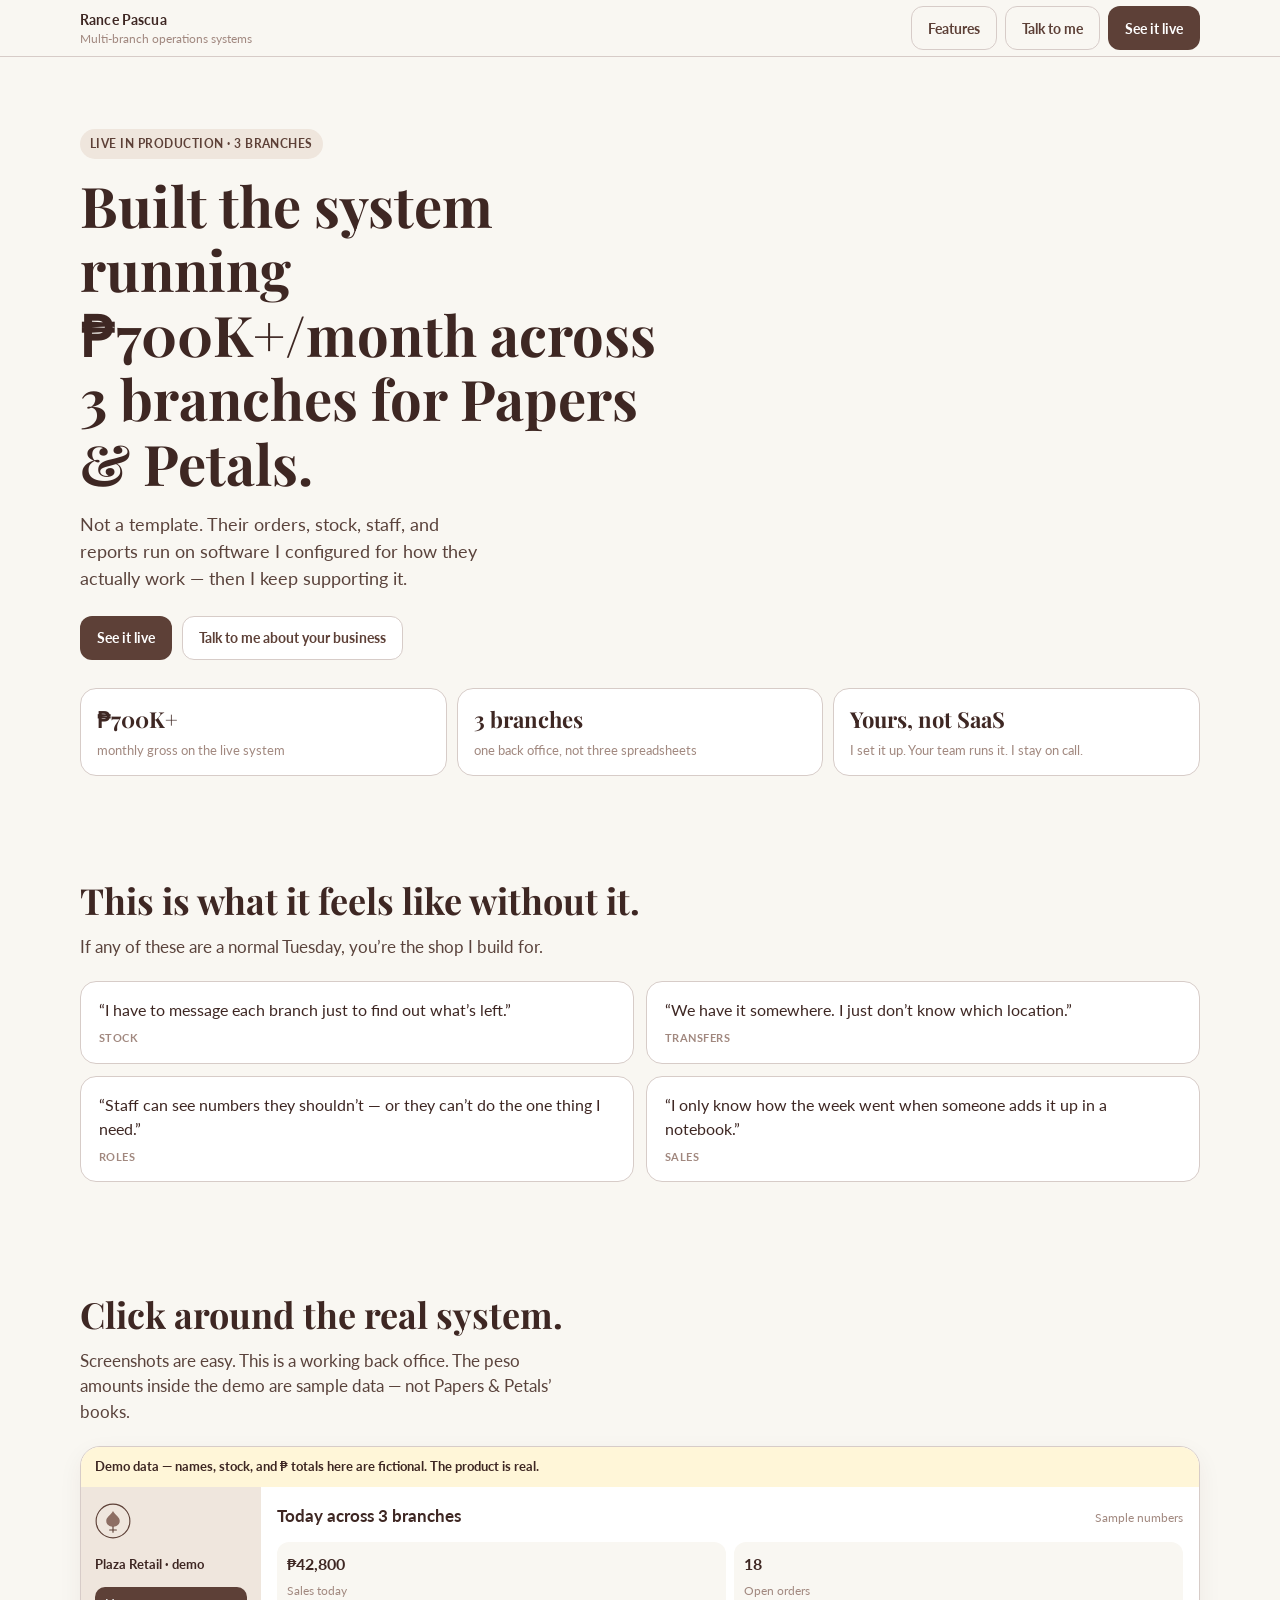
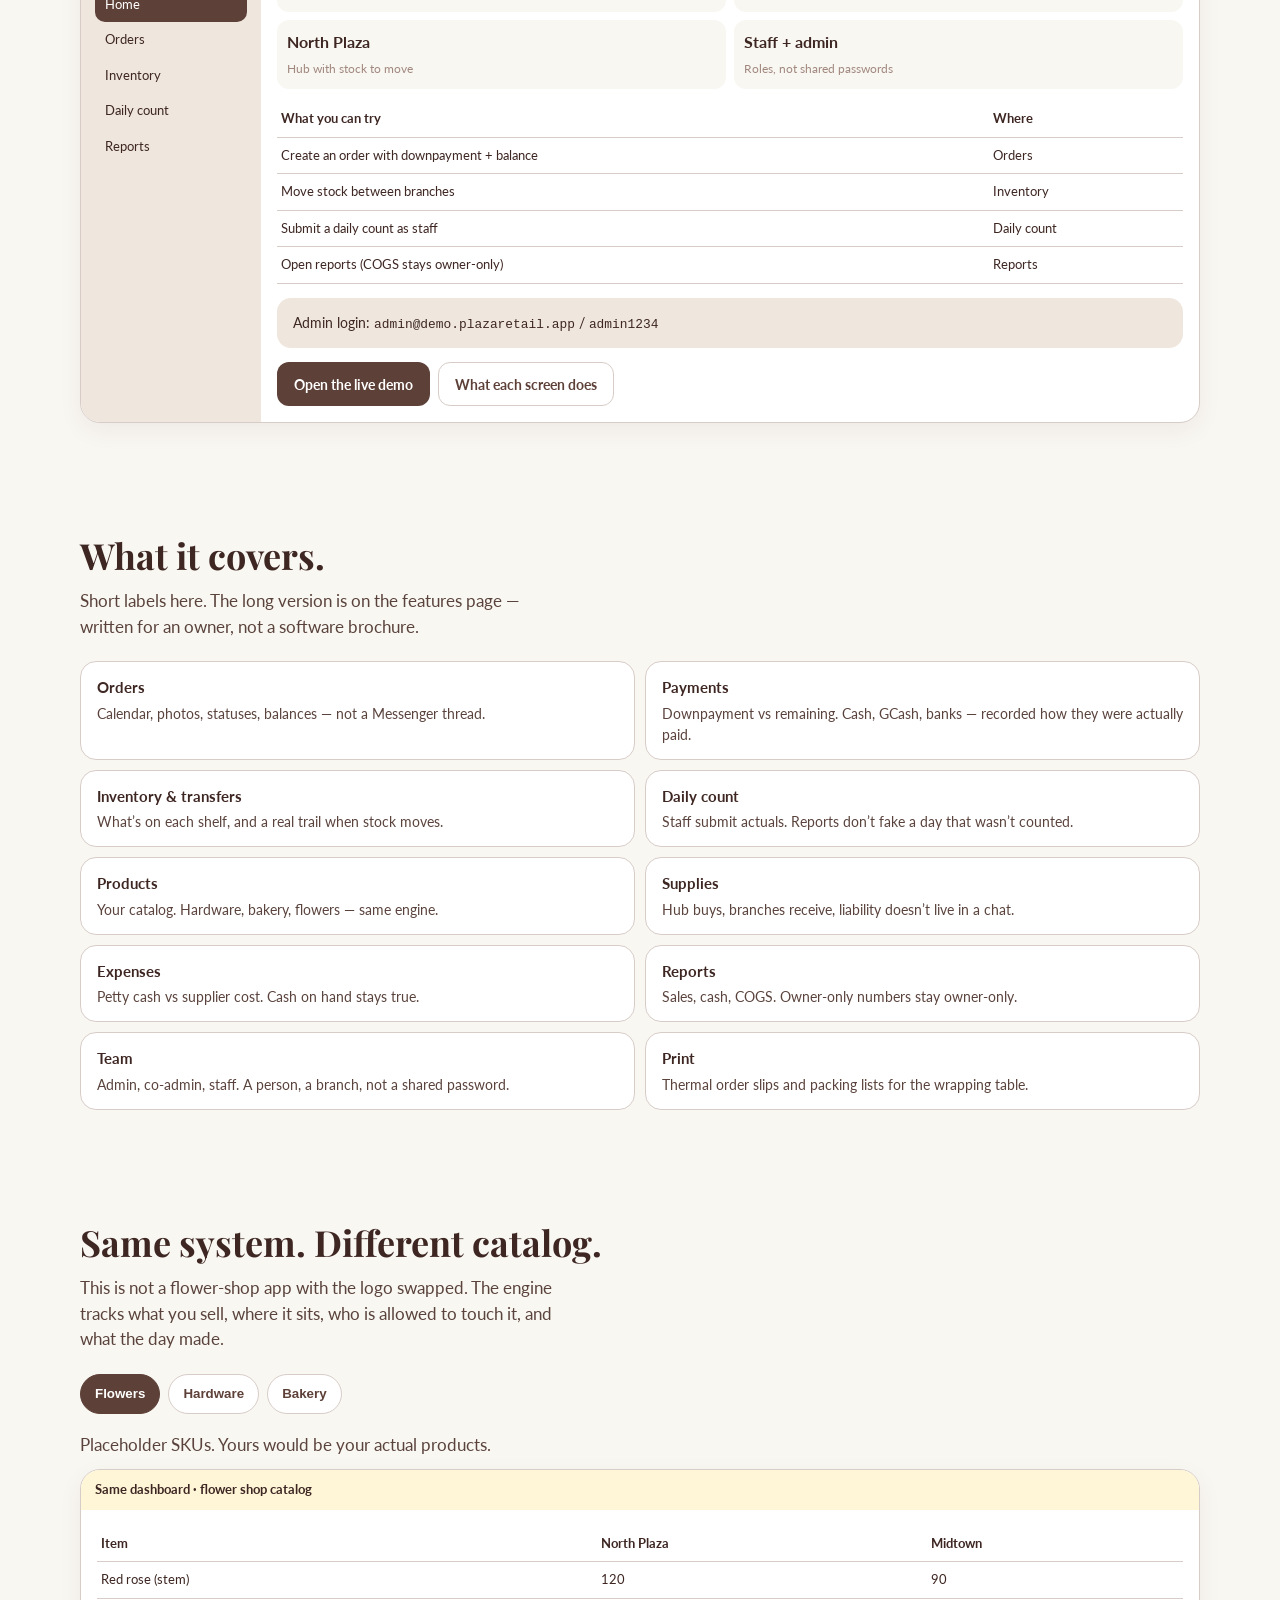
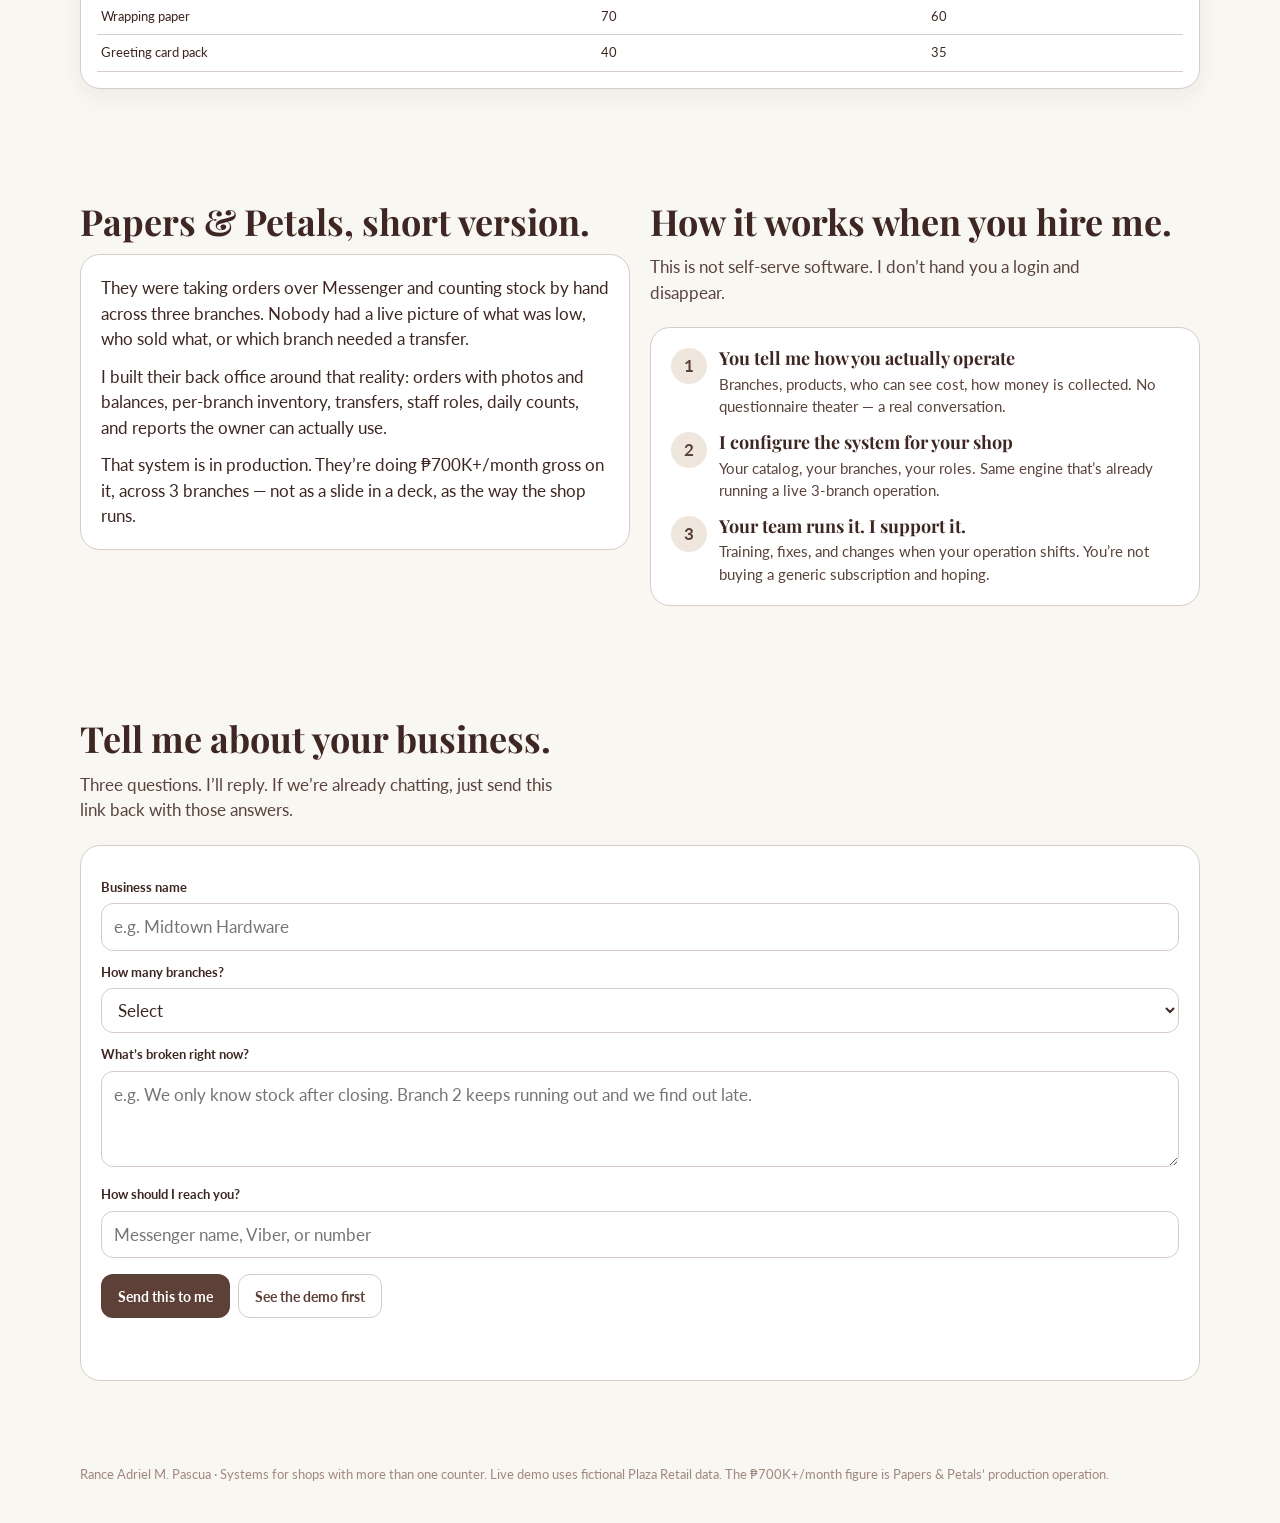
==== index.html @ 1c5ee7f7 "Add a features page that explains each screen in owner language. Keep the homepage as the pitch and " ====
<!doctype html>
<html lang="en">
  <head>
    <meta charset="UTF-8" />
    <meta name="viewport" content="width=device-width, initial-scale=1, viewport-fit=cover" />
    <title>Built the system running ₱700K+/month across 3 branches</title>
    <meta
      name="description"
      content="I built the back office Papers & Petals uses to run ₱700K+/month across 3 branches. Same engine, reconfigured for your products. Click around a live demo."
    />
    <link rel="icon" href="demo-mark.svg" type="image/svg+xml" />
    <link rel="preconnect" href="https://fonts.googleapis.com" />
    <link rel="preconnect" href="https://fonts.gstatic.com" crossorigin />
    <link
      href="https://fonts.googleapis.com/css2?family=Lato:wght@400;700&family=Playfair+Display:wght@700&display=swap"
      rel="stylesheet"
    />
    <link rel="stylesheet" href="styles.css" />
  </head>
  <body>
    <header class="topbar">
      <div class="wrap topbar-inner">
        <a class="brand" href="index.html#top">
          <strong>Rance Pascua</strong>
          <span>Multi-branch operations systems</span>
        </a>
        <div class="topbar-actions">
          <a class="btn btn-ghost" href="features.html">Features</a>
          <a class="btn btn-ghost top-only-wide" href="#talk">Talk to me</a>
          <a class="btn btn-primary" data-demo-link href="https://flowershop-demo.vercel.app">See it live</a>
        </div>
      </div>
    </header>

    <main id="top">
      <section class="hero">
        <div class="wrap">
          <p class="eyebrow">Live in production · 3 branches</p>
          <h1>Built the system running ₱700K+/month across 3 branches for Papers &amp; Petals.</h1>
          <p class="lead">
            Not a template. Their orders, stock, staff, and reports run on software I configured for how they actually work — then I keep supporting it.
          </p>
          <div class="hero-actions">
            <a class="btn btn-primary" data-demo-link href="https://flowershop-demo.vercel.app">See it live</a>
            <a class="btn btn-secondary" href="#talk">Talk to me about your business</a>
          </div>
          <div class="proof-row">
            <div class="proof">
              <b>₱700K+</b>
              <span>monthly gross on the live system</span>
            </div>
            <div class="proof">
              <b>3 branches</b>
              <span>one back office, not three spreadsheets</span>
            </div>
            <div class="proof">
              <b>Yours, not SaaS</b>
              <span>I set it up. Your team runs it. I stay on call.</span>
            </div>
          </div>
        </div>
      </section>

      <section class="section" id="problem">
        <div class="wrap">
          <h2>This is what it feels like without it.</h2>
          <p class="sub">If any of these are a normal Tuesday, you’re the shop I build for.</p>
          <div class="pains">
            <article class="pain">
              <p>“I have to message each branch just to find out what’s left.”</p>
              <small>Stock</small>
            </article>
            <article class="pain">
              <p>“We have it somewhere. I just don’t know which location.”</p>
              <small>Transfers</small>
            </article>
            <article class="pain">
              <p>“Staff can see numbers they shouldn’t — or they can’t do the one thing I need.”</p>
              <small>Roles</small>
            </article>
            <article class="pain">
              <p>“I only know how the week went when someone adds it up in a notebook.”</p>
              <small>Sales</small>
            </article>
          </div>
        </div>
      </section>

      <section class="section" id="demo">
        <div class="wrap">
          <h2>Click around the real system.</h2>
          <p class="sub">
            Screenshots are easy. This is a working back office. The peso amounts inside the demo are sample data — not Papers &amp; Petals’ books.
          </p>
          <div class="demo-panel">
            <div class="demo-banner">Demo data — names, stock, and ₱ totals here are fictional. The product is real.</div>
            <div class="demo-screen">
              <aside class="demo-nav">
                <img src="demo-mark.svg" alt="" />
                <p>Plaza Retail · demo</p>
                <ul>
                  <li class="active">Home</li>
                  <li>Orders</li>
                  <li>Inventory</li>
                  <li>Daily count</li>
                  <li>Reports</li>
                </ul>
              </aside>
              <div class="demo-main">
                <header>
                  <strong>Today across 3 branches</strong>
                  <span>Sample numbers</span>
                </header>
                <div class="kpis">
                  <div class="kpi"><b>₱42,800</b><span>Sales today</span></div>
                  <div class="kpi"><b>18</b><span>Open orders</span></div>
                  <div class="kpi"><b>North Plaza</b><span>Hub with stock to move</span></div>
                  <div class="kpi"><b>Staff + admin</b><span>Roles, not shared passwords</span></div>
                </div>
                <table>
                  <thead>
                    <tr>
                      <th>What you can try</th>
                      <th>Where</th>
                    </tr>
                  </thead>
                  <tbody>
                    <tr>
                      <td>Create an order with downpayment + balance</td>
                      <td>Orders</td>
                    </tr>
                    <tr>
                      <td>Move stock between branches</td>
                      <td>Inventory</td>
                    </tr>
                    <tr>
                      <td>Submit a daily count as staff</td>
                      <td>Daily count</td>
                    </tr>
                    <tr>
                      <td>Open reports (COGS stays owner-only)</td>
                      <td>Reports</td>
                    </tr>
                  </tbody>
                </table>
                <div class="creds">
                  Admin login:
                  <code>admin@demo.plazaretail.app</code> /
                  <code>admin1234</code>
                </div>
                <div class="demo-cta">
                  <a class="btn btn-primary" data-demo-link href="https://flowershop-demo.vercel.app">Open the live demo</a>
                  <a class="btn btn-secondary" href="features.html">What each screen does</a>
                </div>
              </div>
            </div>
          </div>
        </div>
      </section>

      <section class="section" id="features-index">
        <div class="wrap">
          <h2>What it covers.</h2>
          <p class="sub">Short labels here. The long version is on the features page — written for an owner, not a software brochure.</p>
          <div class="feature-index">
            <a href="features.html#orders"><strong>Orders</strong><span>Calendar, photos, statuses, balances — not a Messenger thread.</span></a>
            <a href="features.html#payments"><strong>Payments</strong><span>Downpayment vs remaining. Cash, GCash, banks — recorded how they were actually paid.</span></a>
            <a href="features.html#inventory"><strong>Inventory &amp; transfers</strong><span>What’s on each shelf, and a real trail when stock moves.</span></a>
            <a href="features.html#daily-count"><strong>Daily count</strong><span>Staff submit actuals. Reports don’t fake a day that wasn’t counted.</span></a>
            <a href="features.html#products"><strong>Products</strong><span>Your catalog. Hardware, bakery, flowers — same engine.</span></a>
            <a href="features.html#supplies"><strong>Supplies</strong><span>Hub buys, branches receive, liability doesn’t live in a chat.</span></a>
            <a href="features.html#expenses"><strong>Expenses</strong><span>Petty cash vs supplier cost. Cash on hand stays true.</span></a>
            <a href="features.html#reports"><strong>Reports</strong><span>Sales, cash, COGS. Owner-only numbers stay owner-only.</span></a>
            <a href="features.html#team"><strong>Team</strong><span>Admin, co-admin, staff. A person, a branch, not a shared password.</span></a>
            <a href="features.html#print"><strong>Print</strong><span>Thermal order slips and packing lists for the wrapping table.</span></a>
          </div>
        </div>
      </section>

      <section class="section" id="catalog">
        <div class="wrap">
          <h2>Same system. Different catalog.</h2>
          <p class="sub">
            This is not a flower-shop app with the logo swapped. The engine tracks what you sell, where it sits, who is allowed to touch it, and what the day made.
          </p>
          <div class="tabs" role="tablist" aria-label="Catalog examples">
            <button class="tab" type="button" role="tab" aria-selected="true" data-catalog="flowers">Flowers</button>
            <button class="tab" type="button" role="tab" aria-selected="false" data-catalog="hardware">Hardware</button>
            <button class="tab" type="button" role="tab" aria-selected="false" data-catalog="bakery">Bakery</button>
          </div>
          <p class="catalog-note" id="catalog-note">Placeholder SKUs. Yours would be your actual products.</p>
          <div class="demo-panel">
            <div class="demo-banner" id="catalog-banner">Same dashboard · flower shop catalog</div>
            <div class="demo-main">
              <table>
                <thead>
                  <tr>
                    <th>Item</th>
                    <th>North Plaza</th>
                    <th>Midtown</th>
                  </tr>
                </thead>
                <tbody id="catalog-rows"></tbody>
              </table>
            </div>
          </div>
        </div>
      </section>

      <section class="section" id="story">
        <div class="wrap how-grid">
          <div>
            <h2>Papers &amp; Petals, short version.</h2>
            <div class="story">
              <p>
                They were taking orders over Messenger and counting stock by hand across three branches. Nobody had a live picture of what was low, who sold what, or which branch needed a transfer.
              </p>
              <p>
                I built their back office around that reality: orders with photos and balances, per-branch inventory, transfers, staff roles, daily counts, and reports the owner can actually use.
              </p>
              <p>
                That system is in production. They’re doing ₱700K+/month gross on it, across 3 branches — not as a slide in a deck, as the way the shop runs.
              </p>
            </div>
          </div>
          <div>
            <h2>How it works when you hire me.</h2>
            <p class="sub">This is not self-serve software. I don’t hand you a login and disappear.</p>
            <div class="steps">
              <div class="step">
                <div class="num">1</div>
                <div>
                  <h3>You tell me how you actually operate</h3>
                  <p>Branches, products, who can see cost, how money is collected. No questionnaire theater — a real conversation.</p>
                </div>
              </div>
              <div class="step">
                <div class="num">2</div>
                <div>
                  <h3>I configure the system for your shop</h3>
                  <p>Your catalog, your branches, your roles. Same engine that’s already running a live 3-branch operation.</p>
                </div>
              </div>
              <div class="step">
                <div class="num">3</div>
                <div>
                  <h3>Your team runs it. I support it.</h3>
                  <p>Training, fixes, and changes when your operation shifts. You’re not buying a generic subscription and hoping.</p>
                </div>
              </div>
            </div>
          </div>
        </div>
      </section>

      <section class="section" id="talk">
        <div class="wrap">
          <h2>Tell me about your business.</h2>
          <p class="sub">
            Three questions. I’ll reply. If we’re already chatting, just send this link back with those answers.
          </p>
          <form class="talk" id="talk-form">
            <label for="business">Business name</label>
            <input id="business" name="business" autocomplete="organization" required placeholder="e.g. Midtown Hardware" />

            <label for="branches">How many branches?</label>
            <select id="branches" name="branches" required>
              <option value="" disabled selected>Select</option>
              <option>2</option>
              <option>3</option>
              <option>4</option>
              <option>5+</option>
              <option>Just 1 for now, expanding</option>
            </select>

            <label for="broken">What’s broken right now?</label>
            <textarea
              id="broken"
              name="broken"
              required
              placeholder="e.g. We only know stock after closing. Branch 2 keeps running out and we find out late."
            ></textarea>

            <label for="reach">How should I reach you?</label>
            <input id="reach" name="reach" placeholder="Messenger name, Viber, or number" />

            <div class="form-actions">
              <button class="btn btn-primary" type="submit">Send this to me</button>
              <a class="btn btn-secondary" data-demo-link href="https://flowershop-demo.vercel.app">See the demo first</a>
            </div>
            <div class="channels" id="channel-buttons" hidden></div>
            <p class="status" id="form-status" role="status"></p>
          </form>
        </div>
      </section>
    </main>

    <footer>
      <div class="wrap">
        Rance Adriel M. Pascua · Systems for shops with more than one counter.
        Live demo uses fictional Plaza Retail data. The ₱700K+/month figure is Papers &amp; Petals’ production operation.
      </div>
    </footer>

    <div class="mobile-cta">
      <a class="btn btn-secondary" href="#talk">Talk to me</a>
      <a class="btn btn-primary" data-demo-link href="https://flowershop-demo.vercel.app">See it live</a>
    </div>

    <script src="config.js"></script>
    <script src="script.js"></script>
  </body>
</html>
---- styles.css ----
:root {
  --beige: #efe6dd;
  --brown: #5d4037;
  --cream: #f9f7f2;
  --accent: #a1887f;
  --dark: #3e2723;
  --muted: #d7ccc8;
  --white: #ffffff;
  --ok: #2e7d4f;
  --serif: "Playfair Display", Georgia, serif;
  --sans: "Lato", system-ui, sans-serif;
}

*,
*::before,
*::after {
  box-sizing: border-box;
}

html {
  scroll-behavior: smooth;
  -webkit-tap-highlight-color: transparent;
}

body {
  margin: 0;
  background: var(--cream);
  color: var(--dark);
  font-family: var(--sans);
  font-size: 17px;
  line-height: 1.5;
}

img {
  max-width: 100%;
}

a {
  color: inherit;
}

.wrap {
  width: min(1120px, calc(100% - 32px));
  margin-inline: auto;
}

.topbar {
  position: sticky;
  top: 0;
  z-index: 20;
  background: rgba(249, 247, 242, 0.92);
  backdrop-filter: blur(10px);
  border-bottom: 1px solid var(--muted);
}

.topbar-inner {
  display: flex;
  align-items: center;
  justify-content: space-between;
  gap: 12px;
  min-height: 56px;
}

.brand {
  display: flex;
  flex-direction: column;
  min-width: 0;
  text-decoration: none;
}

.brand strong {
  font-size: 14px;
  letter-spacing: 0.01em;
}

.brand span {
  color: var(--accent);
  font-size: 12px;
}

.topbar-actions {
  display: flex;
  gap: 8px;
  flex-shrink: 0;
}

@media (max-width: 560px) {
  .top-only-wide {
    display: none;
  }
}

.btn {
  display: inline-flex;
  align-items: center;
  justify-content: center;
  min-height: 44px;
  padding: 10px 16px;
  border-radius: 12px;
  font-family: var(--sans);
  font-size: 14px;
  font-weight: 700;
  text-decoration: none;
  border: 1px solid transparent;
  cursor: pointer;
}

.btn-primary {
  background: var(--brown);
  color: var(--white);
}

.btn-secondary {
  background: var(--white);
  color: var(--brown);
  border-color: var(--muted);
}

.btn-ghost {
  background: transparent;
  color: var(--brown);
  border-color: var(--muted);
}

.btn:active {
  transform: scale(0.98);
}

.hero {
  padding: 40px 0 28px;
}

.eyebrow {
  display: inline-block;
  margin: 0 0 14px;
  padding: 6px 10px;
  border-radius: 999px;
  background: var(--beige);
  color: var(--brown);
  font-size: 12px;
  font-weight: 700;
  letter-spacing: 0.04em;
  text-transform: uppercase;
}

h1,
h2,
h3 {
  font-family: var(--serif);
  font-weight: 700;
  line-height: 1.15;
  margin: 0;
}

h1 {
  font-size: clamp(32px, 8vw, 56px);
  max-width: 16ch;
}

.hero-compact h1 {
  max-width: 18ch;
  font-size: clamp(28px, 7vw, 44px);
}

.hero p.lead {
  max-width: 42ch;
  margin: 16px 0 0;
  color: #5a433c;
  font-size: 18px;
}

.hero-actions {
  display: flex;
  flex-wrap: wrap;
  gap: 10px;
  margin-top: 24px;
}

.proof-row {
  display: grid;
  gap: 10px;
  margin-top: 28px;
}

.proof {
  background: var(--white);
  border: 1px solid var(--muted);
  border-radius: 16px;
  padding: 14px 16px;
}

.proof b {
  display: block;
  font-family: var(--serif);
  font-size: 22px;
}

.proof span {
  color: var(--accent);
  font-size: 13px;
}

.section {
  padding: 36px 0;
}

.section h2 {
  font-size: clamp(26px, 5vw, 36px);
  margin-bottom: 12px;
}

.section .sub {
  margin: 0 0 22px;
  max-width: 48ch;
  color: #5a433c;
}

.pains {
  display: grid;
  gap: 12px;
}

.pain {
  background: var(--white);
  border: 1px solid var(--muted);
  border-radius: 16px;
  padding: 16px 18px;
}

.pain p {
  margin: 0;
  font-size: 16px;
}

.pain small {
  display: block;
  margin-top: 8px;
  color: var(--accent);
  font-weight: 700;
  letter-spacing: 0.04em;
  text-transform: uppercase;
  font-size: 11px;
}

.demo-panel {
  background: var(--white);
  border: 1px solid var(--muted);
  border-radius: 20px;
  overflow: hidden;
  box-shadow: 0 8px 24px rgba(62, 39, 35, 0.06);
}

.demo-banner {
  display: flex;
  flex-wrap: wrap;
  align-items: center;
  justify-content: space-between;
  gap: 8px;
  padding: 10px 14px;
  background: #fff6d8;
  color: var(--dark);
  font-size: 13px;
  font-weight: 700;
}

.demo-screen {
  display: grid;
  grid-template-columns: 1fr;
}

.demo-nav {
  display: none;
  background: var(--beige);
  padding: 16px 14px;
}

.demo-nav img {
  width: 36px;
  height: 36px;
}

.demo-nav p {
  margin: 10px 0 12px;
  font-size: 13px;
  font-weight: 700;
}

.demo-nav ul {
  list-style: none;
  margin: 0;
  padding: 0;
}

.demo-nav li {
  padding: 8px 10px;
  border-radius: 10px;
  font-size: 13px;
}

.demo-nav li.active {
  background: var(--brown);
  color: var(--white);
}

.demo-main {
  padding: 16px;
}

.demo-main header {
  display: flex;
  justify-content: space-between;
  gap: 8px;
  align-items: baseline;
  margin-bottom: 14px;
}

.demo-main header span {
  color: var(--accent);
  font-size: 12px;
}

.kpis {
  display: grid;
  grid-template-columns: 1fr 1fr;
  gap: 8px;
  margin-bottom: 12px;
}

.kpi {
  background: var(--cream);
  border-radius: 12px;
  padding: 10px;
}

.kpi b {
  display: block;
  font-size: 16px;
}

.kpi span {
  font-size: 12px;
  color: var(--accent);
}

table {
  width: 100%;
  border-collapse: collapse;
  font-size: 13px;
}

th,
td {
  text-align: left;
  padding: 8px 4px;
  border-bottom: 1px solid var(--muted);
}

.creds {
  margin-top: 14px;
  padding: 14px 16px;
  background: var(--beige);
  border-radius: 14px;
  font-size: 14px;
}

code {
  font-family: ui-monospace, SFMono-Regular, Menlo, monospace;
  font-size: 0.92em;
}

.demo-cta {
  margin-top: 14px;
  display: flex;
  flex-wrap: wrap;
  gap: 8px;
}

.tabs {
  display: flex;
  flex-wrap: wrap;
  gap: 8px;
  margin: 18px 0;
}

.tab {
  min-height: 40px;
  border: 1px solid var(--muted);
  background: var(--white);
  color: var(--brown);
  border-radius: 999px;
  padding: 8px 14px;
  font-weight: 700;
  cursor: pointer;
}

.tab[aria-selected="true"] {
  background: var(--brown);
  color: var(--white);
  border-color: var(--brown);
}

.catalog-note {
  margin: 0 0 12px;
  color: #5a433c;
}

.story,
.steps,
.talk {
  background: var(--white);
  border: 1px solid var(--muted);
  border-radius: 20px;
  padding: 20px;
}

.story p {
  margin: 0 0 12px;
}

.story p:last-child {
  margin-bottom: 0;
}

.steps {
  display: grid;
  gap: 14px;
}

.step {
  display: grid;
  grid-template-columns: 36px 1fr;
  gap: 12px;
}

.num {
  width: 36px;
  height: 36px;
  border-radius: 50%;
  background: var(--beige);
  color: var(--brown);
  display: grid;
  place-items: center;
  font-weight: 700;
}

.step h3 {
  font-size: 18px;
  margin-bottom: 4px;
}

.step p {
  margin: 0;
  color: #5a433c;
  font-size: 15px;
}

label {
  display: block;
  font-size: 13px;
  font-weight: 700;
  margin: 12px 0 6px;
}

input,
select,
textarea {
  width: 100%;
  min-height: 44px;
  border: 1px solid var(--muted);
  border-radius: 12px;
  padding: 10px 12px;
  font: inherit;
  background: var(--white);
  color: var(--dark);
}

textarea {
  min-height: 96px;
  resize: vertical;
}

.form-actions {
  display: flex;
  flex-wrap: wrap;
  gap: 8px;
  margin-top: 16px;
}

.status {
  min-height: 1.4em;
  margin: 12px 0 0;
  font-size: 14px;
  color: var(--ok);
}

.channels {
  display: flex;
  flex-wrap: wrap;
  gap: 8px;
  margin-top: 10px;
}

footer {
  padding: 28px 0 96px;
  color: var(--accent);
  font-size: 13px;
}

.mobile-cta {
  position: fixed;
  left: 0;
  right: 0;
  bottom: 0;
  display: flex;
  gap: 8px;
  padding: 10px 16px calc(10px + env(safe-area-inset-bottom));
  background: rgba(249, 247, 242, 0.96);
  border-top: 1px solid var(--muted);
  z-index: 21;
}

.mobile-cta .btn {
  flex: 1;
}

@media (min-width: 720px) {
  .proof-row {
    grid-template-columns: repeat(3, 1fr);
  }

  .pains {
    grid-template-columns: 1fr 1fr;
  }

  .demo-screen {
    grid-template-columns: 180px 1fr;
  }

  .demo-nav {
    display: block;
  }

  .hero {
    padding: 72px 0 48px;
  }

  .section {
    padding: 56px 0;
  }

  .mobile-cta {
    display: none;
  }

  footer {
    padding-bottom: 40px;
  }

  .steps-grid {
    grid-template-columns: 1fr;
  }
}

@media (min-width: 900px) {
  .how-grid {
    display: grid;
    grid-template-columns: 1fr 1fr;
    gap: 20px;
    align-items: start;
  }
}

.toc {
  display: flex;
  gap: 8px;
  overflow-x: auto;
  padding: 10px 0 4px;
  margin: 0 0 8px;
  scrollbar-width: none;
}

.toc::-webkit-scrollbar {
  display: none;
}

.toc a {
  flex: none;
  min-height: 36px;
  padding: 8px 12px;
  border-radius: 999px;
  background: var(--white);
  border: 1px solid var(--muted);
  text-decoration: none;
  font-size: 13px;
  font-weight: 700;
  color: var(--brown);
}

.feature-index {
  display: grid;
  gap: 10px;
}

.feature-index a {
  display: block;
  text-decoration: none;
  background: var(--white);
  border: 1px solid var(--muted);
  border-radius: 16px;
  padding: 14px 16px;
}

.feature-index a strong {
  display: block;
  font-size: 15px;
}

.feature-index a span {
  display: block;
  margin-top: 4px;
  color: #5a433c;
  font-size: 14px;
}

.feature {
  background: var(--white);
  border: 1px solid var(--muted);
  border-radius: 20px;
  padding: 22px 20px;
  margin-bottom: 16px;
  scroll-margin-top: 76px;
}

.feature h2 {
  font-size: clamp(24px, 4vw, 30px);
  margin-bottom: 8px;
}

.feature .who {
  margin: 0 0 16px;
  color: var(--accent);
  font-size: 13px;
  font-weight: 700;
  letter-spacing: 0.04em;
  text-transform: uppercase;
}

.feature p {
  margin: 0 0 12px;
  color: #5a433c;
}

.feature p:last-child {
  margin-bottom: 0;
}

.feature ul {
  margin: 0 0 14px;
  padding-left: 1.15em;
  color: #5a433c;
}

.feature li {
  margin: 0 0 8px;
}

.try-it {
  margin: 16px 0 0;
  padding: 12px 14px;
  background: var(--cream);
  border-radius: 12px;
  font-size: 14px;
}

.try-it a {
  font-weight: 700;
  color: var(--brown);
}

@media (min-width: 720px) {
  .feature-index {
    grid-template-columns: 1fr 1fr;
  }
}
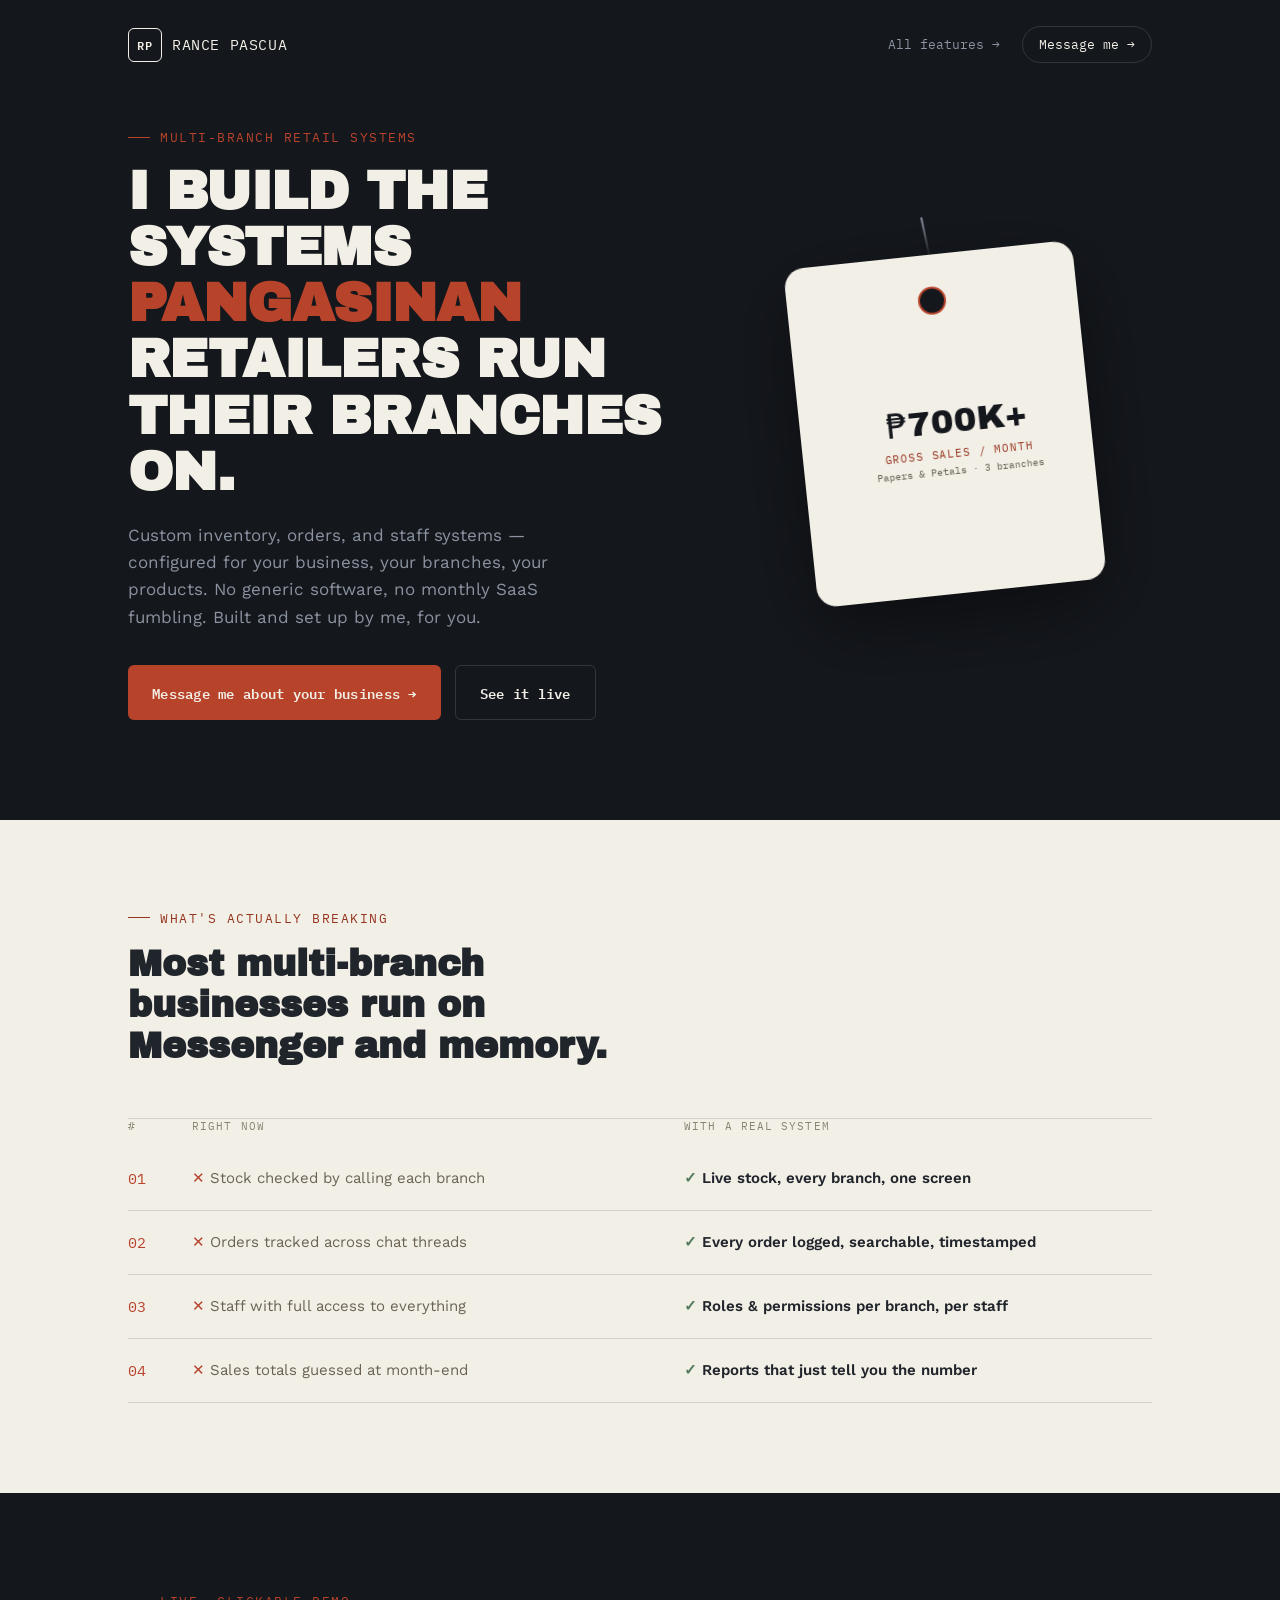
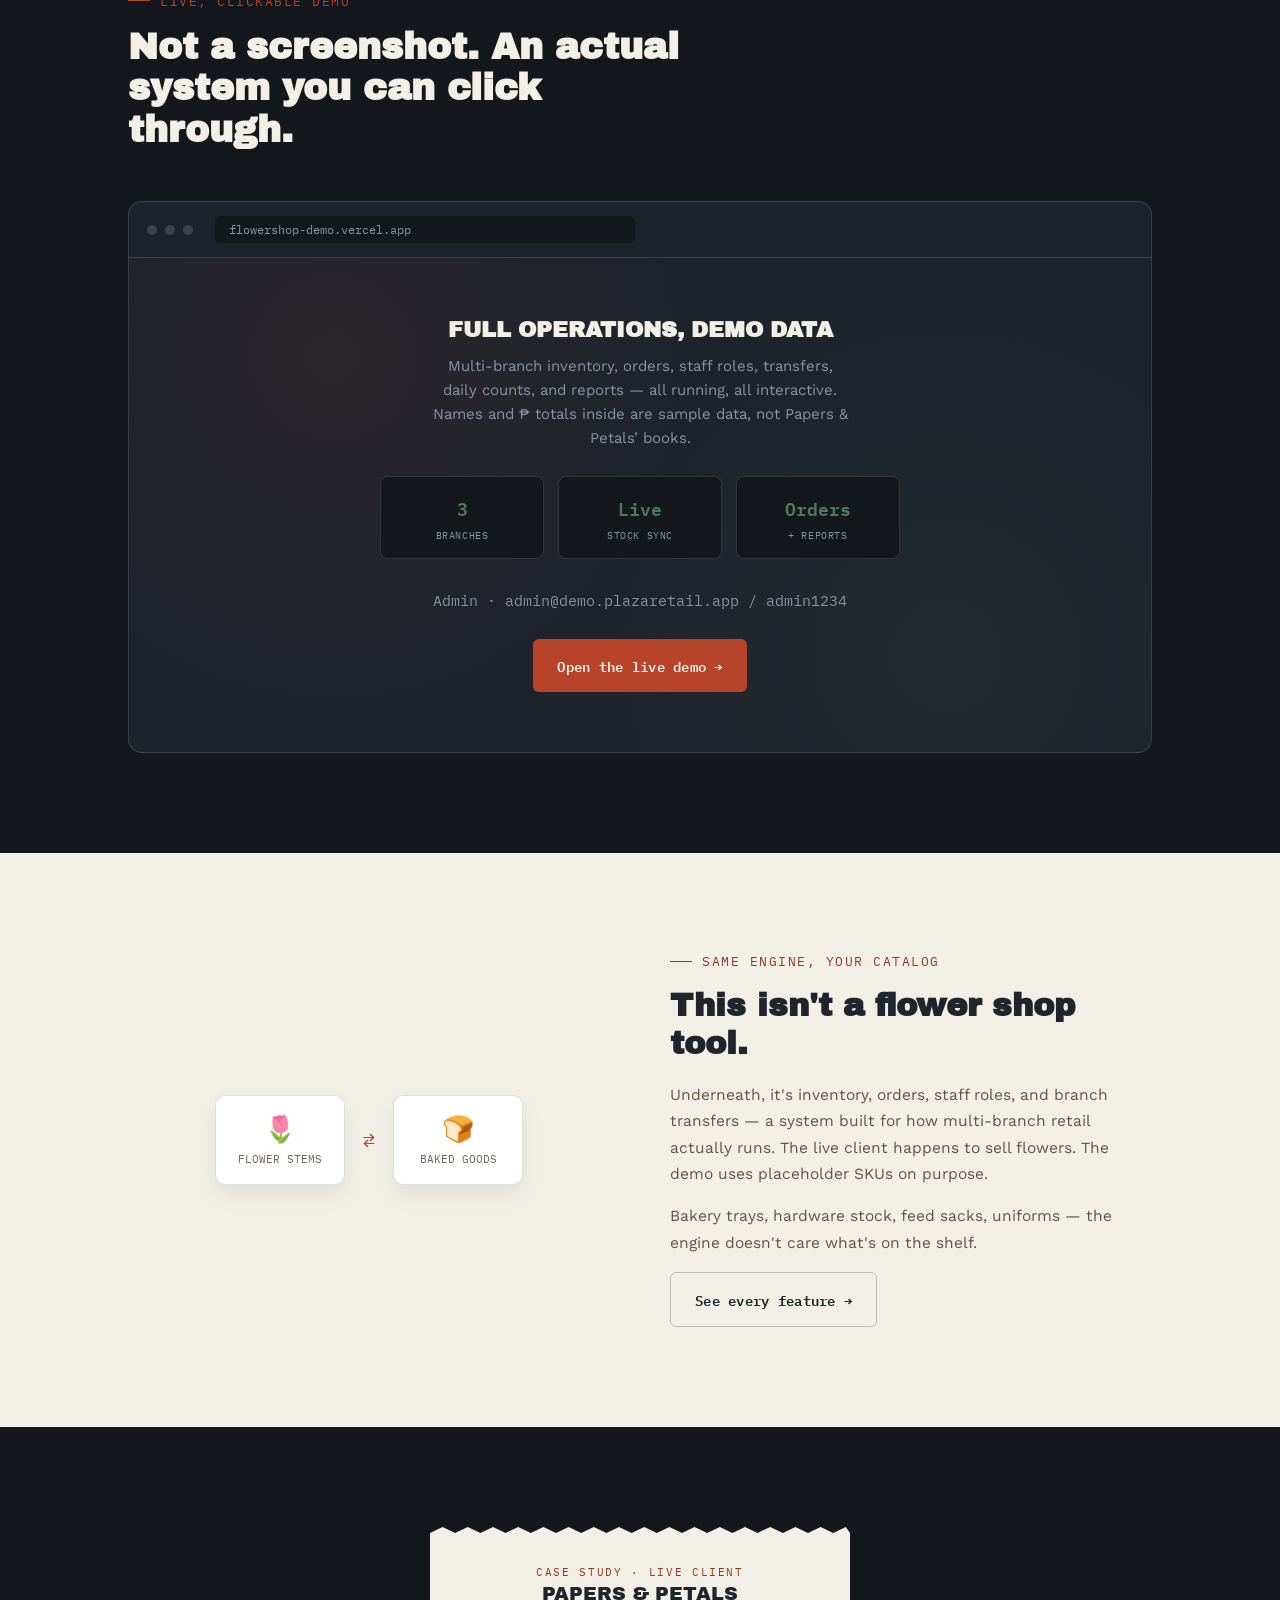
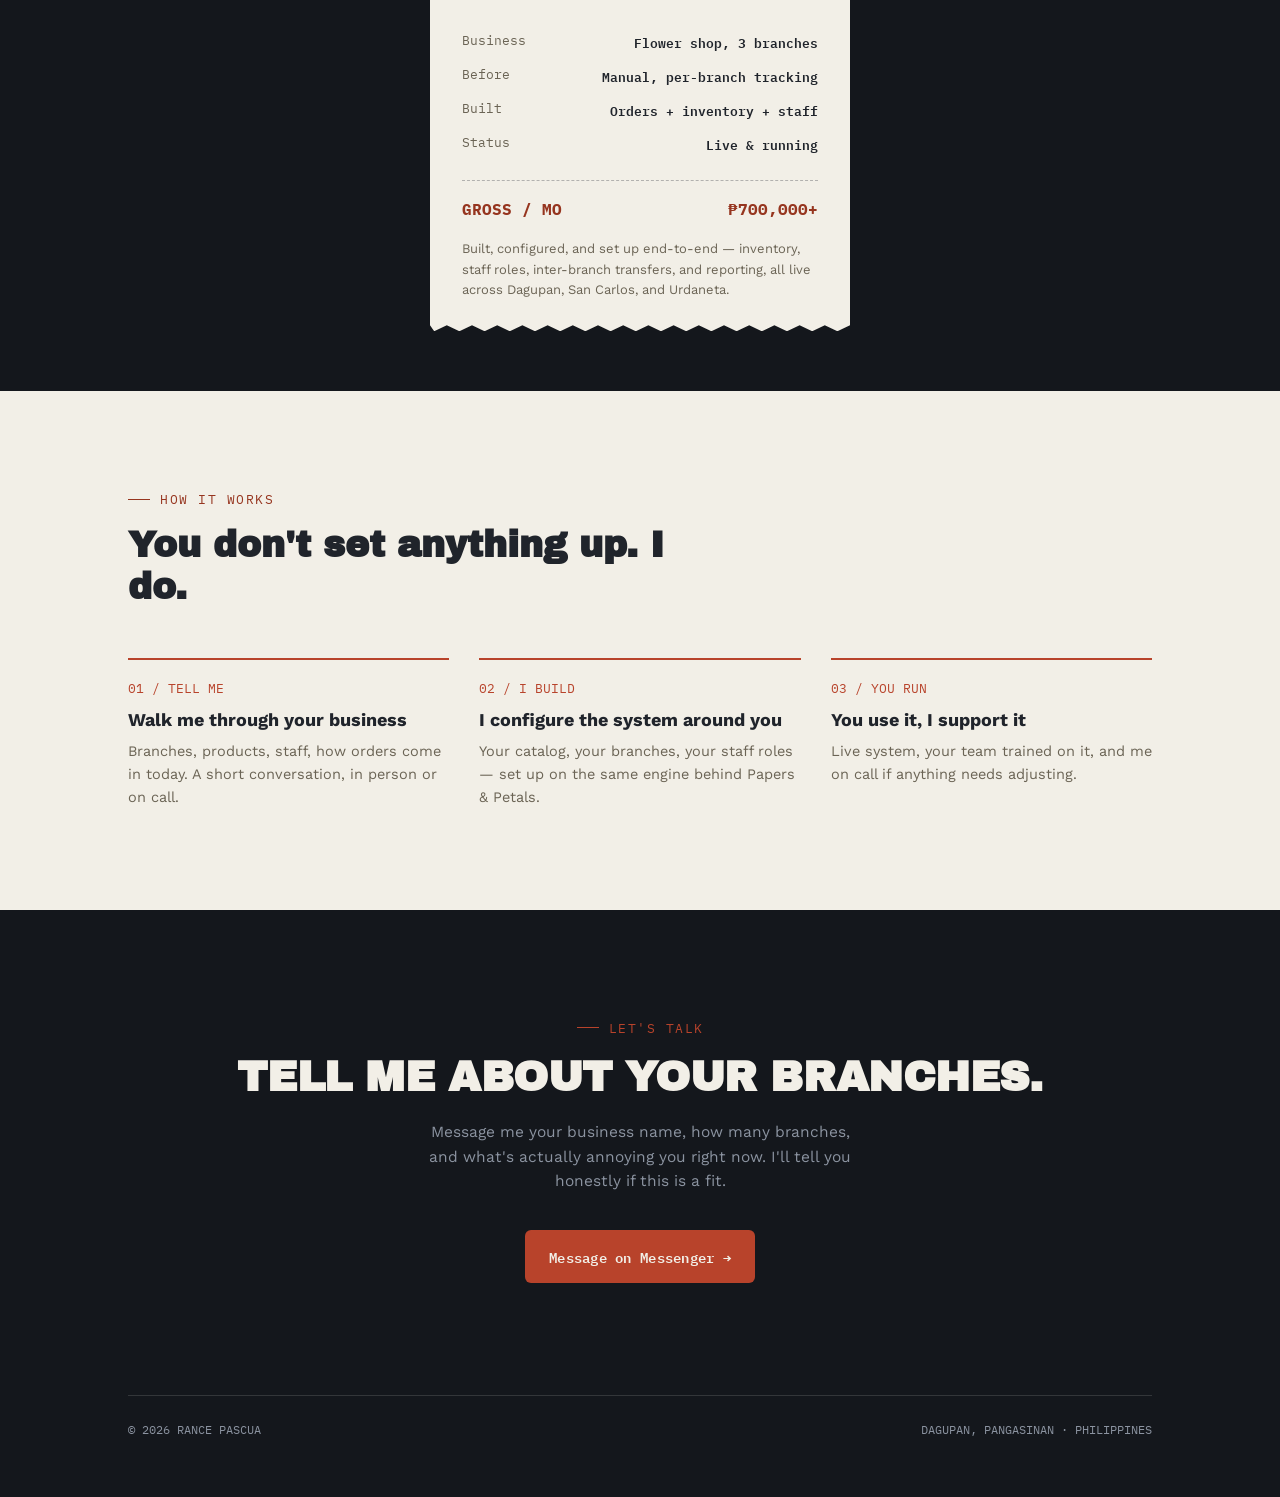
==== commit 31305d7d: "Restyle the pitch site to the ink and stamp look and cut the features page down. Match the tighter o" ====
--- a/index.html
+++ b/index.html
@@ -2,310 +2,208 @@
 <html lang="en">
   <head>
     <meta charset="UTF-8" />
-    <meta name="viewport" content="width=device-width, initial-scale=1, viewport-fit=cover" />
-    <title>Built the system running ₱700K+/month across 3 branches</title>
+    <meta name="viewport" content="width=device-width, initial-scale=1.0" />
+    <title>Rance Pascua — Systems for Multi-Branch Retail</title>
     <meta
       name="description"
-      content="I built the back office Papers & Petals uses to run ₱700K+/month across 3 branches. Same engine, reconfigured for your products. Click around a live demo."
+      content="Custom inventory, orders, and staff systems for Pangasinan retailers. Built the system running ₱700K+/month across 3 branches for Papers & Petals."
     />
     <link rel="icon" href="demo-mark.svg" type="image/svg+xml" />
     <link rel="preconnect" href="https://fonts.googleapis.com" />
     <link rel="preconnect" href="https://fonts.gstatic.com" crossorigin />
     <link
-      href="https://fonts.googleapis.com/css2?family=Lato:wght@400;700&family=Playfair+Display:wght@700&display=swap"
+      href="https://fonts.googleapis.com/css2?family=Archivo+Black&family=Work+Sans:wght@400;500;600;700&family=IBM+Plex+Mono:wght@400;500;600&display=swap"
       rel="stylesheet"
     />
     <link rel="stylesheet" href="styles.css" />
   </head>
   <body>
-    <header class="topbar">
-      <div class="wrap topbar-inner">
-        <a class="brand" href="index.html#top">
-          <strong>Rance Pascua</strong>
-          <span>Multi-branch operations systems</span>
-        </a>
-        <div class="topbar-actions">
-          <a class="btn btn-ghost" href="features.html">Features</a>
-          <a class="btn btn-ghost top-only-wide" href="#talk">Talk to me</a>
-          <a class="btn btn-primary" data-demo-link href="https://flowershop-demo.vercel.app">See it live</a>
-        </div>
-      </div>
-    </header>
-
-    <main id="top">
-      <section class="hero">
-        <div class="wrap">
-          <p class="eyebrow">Live in production · 3 branches</p>
-          <h1>Built the system running ₱700K+/month across 3 branches for Papers &amp; Petals.</h1>
-          <p class="lead">
-            Not a template. Their orders, stock, staff, and reports run on software I configured for how they actually work — then I keep supporting it.
+    <nav class="nav">
+      <a class="nav-brand mono" href="index.html">
+        <div class="nav-mono-tag">RP</div>
+        RANCE&nbsp;PASCUA
+      </a>
+      <div class="nav-links">
+        <a href="features.html" class="nav-page">All features →</a>
+        <a href="#contact" class="nav-cta">Message me →</a>
+      </div>
+    </nav>
+
+    <section class="hero">
+      <div class="wrap hero-grid">
+        <div>
+          <div class="eyebrow">MULTI-BRANCH RETAIL SYSTEMS</div>
+          <h1 class="display">I build the systems <span class="accent">Pangasinan</span> retailers run their branches on.</h1>
+          <p class="sub">
+            Custom inventory, orders, and staff systems — configured for your business, your branches, your products. No generic software, no monthly SaaS fumbling. Built and set up by me, for you.
           </p>
-          <div class="hero-actions">
-            <a class="btn btn-primary" data-demo-link href="https://flowershop-demo.vercel.app">See it live</a>
-            <a class="btn btn-secondary" href="#talk">Talk to me about your business</a>
-          </div>
-          <div class="proof-row">
-            <div class="proof">
-              <b>₱700K+</b>
-              <span>monthly gross on the live system</span>
+          <div class="hero-ctas">
+            <a href="#contact" class="btn btn-primary">Message me about your business →</a>
+            <a href="#demo" class="btn btn-ghost">See it live</a>
+          </div>
+        </div>
+        <div class="tag-wrap">
+          <div class="tag">
+            <div class="tag-string"></div>
+            <svg viewBox="0 0 290 340" xmlns="http://www.w3.org/2000/svg" aria-hidden="true">
+              <path d="M20 0 H270 A20 20 0 0 1 290 20 V320 A20 20 0 0 1 270 340 H20 A20 20 0 0 1 0 320 V20 A20 20 0 0 1 20 0 Z" fill="#F2EFE7" />
+              <circle cx="145" cy="46" r="13" fill="#14171C" />
+              <circle cx="145" cy="46" r="13" fill="none" stroke="#B8432B" stroke-width="2" />
+            </svg>
+            <div class="tag-content">
+              <div class="tag-number">₱700K+</div>
+              <div class="tag-label">Gross sales / month</div>
+              <div class="tag-sub">Papers &amp; Petals · 3 branches</div>
             </div>
-            <div class="proof">
-              <b>3 branches</b>
-              <span>one back office, not three spreadsheets</span>
+          </div>
+        </div>
+      </div>
+    </section>
+
+    <section class="paper-section">
+      <div class="wrap">
+        <div class="section-head">
+          <div class="eyebrow dark">WHAT'S ACTUALLY BREAKING</div>
+          <h2>Most multi-branch businesses run on Messenger and memory.</h2>
+        </div>
+        <div class="ledger">
+          <div class="ledger-head">
+            <div>#</div>
+            <div>Right now</div>
+            <div>With a real system</div>
+          </div>
+          <div class="ledger-row">
+            <div class="ledger-mark">01</div>
+            <div class="ledger-before">Stock checked by calling each branch</div>
+            <div class="ledger-after">Live stock, every branch, one screen</div>
+          </div>
+          <div class="ledger-row">
+            <div class="ledger-mark">02</div>
+            <div class="ledger-before">Orders tracked across chat threads</div>
+            <div class="ledger-after">Every order logged, searchable, timestamped</div>
+          </div>
+          <div class="ledger-row">
+            <div class="ledger-mark">03</div>
+            <div class="ledger-before">Staff with full access to everything</div>
+            <div class="ledger-after">Roles &amp; permissions per branch, per staff</div>
+          </div>
+          <div class="ledger-row">
+            <div class="ledger-mark">04</div>
+            <div class="ledger-before">Sales totals guessed at month-end</div>
+            <div class="ledger-after">Reports that just tell you the number</div>
+          </div>
+        </div>
+      </div>
+    </section>
+
+    <section class="demo-section" id="demo">
+      <div class="wrap">
+        <div class="section-head">
+          <div class="eyebrow">LIVE, CLICKABLE DEMO</div>
+          <h2>Not a screenshot. An actual system you can click through.</h2>
+        </div>
+        <div class="demo-frame">
+          <div class="browser-bar">
+            <div class="dot"></div>
+            <div class="dot"></div>
+            <div class="dot"></div>
+            <div class="browser-url" id="demo-url">flowershop-demo.vercel.app</div>
+          </div>
+          <div class="demo-body">
+            <h3>Full operations, demo data</h3>
+            <p>
+              Multi-branch inventory, orders, staff roles, transfers, daily counts, and reports — all running, all interactive. Names and ₱ totals inside are sample data, not Papers &amp; Petals’ books.
+            </p>
+            <div class="demo-mock-rows">
+              <div class="demo-mock-card"><div class="n">3</div><div class="l">Branches</div></div>
+              <div class="demo-mock-card"><div class="n">Live</div><div class="l">Stock sync</div></div>
+              <div class="demo-mock-card"><div class="n">Orders</div><div class="l">+ Reports</div></div>
             </div>
-            <div class="proof">
-              <b>Yours, not SaaS</b>
-              <span>I set it up. Your team runs it. I stay on call.</span>
-            </div>
-          </div>
-        </div>
-      </section>
-
-      <section class="section" id="problem">
-        <div class="wrap">
-          <h2>This is what it feels like without it.</h2>
-          <p class="sub">If any of these are a normal Tuesday, you’re the shop I build for.</p>
-          <div class="pains">
-            <article class="pain">
-              <p>“I have to message each branch just to find out what’s left.”</p>
-              <small>Stock</small>
-            </article>
-            <article class="pain">
-              <p>“We have it somewhere. I just don’t know which location.”</p>
-              <small>Transfers</small>
-            </article>
-            <article class="pain">
-              <p>“Staff can see numbers they shouldn’t — or they can’t do the one thing I need.”</p>
-              <small>Roles</small>
-            </article>
-            <article class="pain">
-              <p>“I only know how the week went when someone adds it up in a notebook.”</p>
-              <small>Sales</small>
-            </article>
-          </div>
-        </div>
-      </section>
-
-      <section class="section" id="demo">
-        <div class="wrap">
-          <h2>Click around the real system.</h2>
-          <p class="sub">
-            Screenshots are easy. This is a working back office. The peso amounts inside the demo are sample data — not Papers &amp; Petals’ books.
+            <p class="demo-login">Admin · admin@demo.plazaretail.app / admin1234</p>
+            <a class="btn btn-primary" data-demo-link href="https://flowershop-demo.vercel.app" target="_blank" rel="noopener">Open the live demo →</a>
+          </div>
+        </div>
+      </div>
+    </section>
+
+    <section class="flex-section">
+      <div class="wrap flex-grid">
+        <div class="swap-cards">
+          <div class="mini-tag"><div class="emoji">🌷</div><div class="t">FLOWER STEMS</div></div>
+          <div class="swap-arrow">⇄</div>
+          <div class="mini-tag"><div class="emoji">🍞</div><div class="t">BAKED GOODS</div></div>
+        </div>
+        <div class="flex-copy">
+          <div class="eyebrow dark">SAME ENGINE, YOUR CATALOG</div>
+          <h2>This isn't a flower shop tool.</h2>
+          <p>
+            Underneath, it's inventory, orders, staff roles, and branch transfers — a system built for how multi-branch retail actually runs. The live client happens to sell flowers. The demo uses placeholder SKUs on purpose.
           </p>
-          <div class="demo-panel">
-            <div class="demo-banner">Demo data — names, stock, and ₱ totals here are fictional. The product is real.</div>
-            <div class="demo-screen">
-              <aside class="demo-nav">
-                <img src="demo-mark.svg" alt="" />
-                <p>Plaza Retail · demo</p>
-                <ul>
-                  <li class="active">Home</li>
-                  <li>Orders</li>
-                  <li>Inventory</li>
-                  <li>Daily count</li>
-                  <li>Reports</li>
-                </ul>
-              </aside>
-              <div class="demo-main">
-                <header>
-                  <strong>Today across 3 branches</strong>
-                  <span>Sample numbers</span>
-                </header>
-                <div class="kpis">
-                  <div class="kpi"><b>₱42,800</b><span>Sales today</span></div>
-                  <div class="kpi"><b>18</b><span>Open orders</span></div>
-                  <div class="kpi"><b>North Plaza</b><span>Hub with stock to move</span></div>
-                  <div class="kpi"><b>Staff + admin</b><span>Roles, not shared passwords</span></div>
-                </div>
-                <table>
-                  <thead>
-                    <tr>
-                      <th>What you can try</th>
-                      <th>Where</th>
-                    </tr>
-                  </thead>
-                  <tbody>
-                    <tr>
-                      <td>Create an order with downpayment + balance</td>
-                      <td>Orders</td>
-                    </tr>
-                    <tr>
-                      <td>Move stock between branches</td>
-                      <td>Inventory</td>
-                    </tr>
-                    <tr>
-                      <td>Submit a daily count as staff</td>
-                      <td>Daily count</td>
-                    </tr>
-                    <tr>
-                      <td>Open reports (COGS stays owner-only)</td>
-                      <td>Reports</td>
-                    </tr>
-                  </tbody>
-                </table>
-                <div class="creds">
-                  Admin login:
-                  <code>admin@demo.plazaretail.app</code> /
-                  <code>admin1234</code>
-                </div>
-                <div class="demo-cta">
-                  <a class="btn btn-primary" data-demo-link href="https://flowershop-demo.vercel.app">Open the live demo</a>
-                  <a class="btn btn-secondary" href="features.html">What each screen does</a>
-                </div>
-              </div>
-            </div>
-          </div>
-        </div>
-      </section>
-
-      <section class="section" id="features-index">
-        <div class="wrap">
-          <h2>What it covers.</h2>
-          <p class="sub">Short labels here. The long version is on the features page — written for an owner, not a software brochure.</p>
-          <div class="feature-index">
-            <a href="features.html#orders"><strong>Orders</strong><span>Calendar, photos, statuses, balances — not a Messenger thread.</span></a>
-            <a href="features.html#payments"><strong>Payments</strong><span>Downpayment vs remaining. Cash, GCash, banks — recorded how they were actually paid.</span></a>
-            <a href="features.html#inventory"><strong>Inventory &amp; transfers</strong><span>What’s on each shelf, and a real trail when stock moves.</span></a>
-            <a href="features.html#daily-count"><strong>Daily count</strong><span>Staff submit actuals. Reports don’t fake a day that wasn’t counted.</span></a>
-            <a href="features.html#products"><strong>Products</strong><span>Your catalog. Hardware, bakery, flowers — same engine.</span></a>
-            <a href="features.html#supplies"><strong>Supplies</strong><span>Hub buys, branches receive, liability doesn’t live in a chat.</span></a>
-            <a href="features.html#expenses"><strong>Expenses</strong><span>Petty cash vs supplier cost. Cash on hand stays true.</span></a>
-            <a href="features.html#reports"><strong>Reports</strong><span>Sales, cash, COGS. Owner-only numbers stay owner-only.</span></a>
-            <a href="features.html#team"><strong>Team</strong><span>Admin, co-admin, staff. A person, a branch, not a shared password.</span></a>
-            <a href="features.html#print"><strong>Print</strong><span>Thermal order slips and packing lists for the wrapping table.</span></a>
-          </div>
-        </div>
-      </section>
-
-      <section class="section" id="catalog">
-        <div class="wrap">
-          <h2>Same system. Different catalog.</h2>
-          <p class="sub">
-            This is not a flower-shop app with the logo swapped. The engine tracks what you sell, where it sits, who is allowed to touch it, and what the day made.
-          </p>
-          <div class="tabs" role="tablist" aria-label="Catalog examples">
-            <button class="tab" type="button" role="tab" aria-selected="true" data-catalog="flowers">Flowers</button>
-            <button class="tab" type="button" role="tab" aria-selected="false" data-catalog="hardware">Hardware</button>
-            <button class="tab" type="button" role="tab" aria-selected="false" data-catalog="bakery">Bakery</button>
-          </div>
-          <p class="catalog-note" id="catalog-note">Placeholder SKUs. Yours would be your actual products.</p>
-          <div class="demo-panel">
-            <div class="demo-banner" id="catalog-banner">Same dashboard · flower shop catalog</div>
-            <div class="demo-main">
-              <table>
-                <thead>
-                  <tr>
-                    <th>Item</th>
-                    <th>North Plaza</th>
-                    <th>Midtown</th>
-                  </tr>
-                </thead>
-                <tbody id="catalog-rows"></tbody>
-              </table>
-            </div>
-          </div>
-        </div>
-      </section>
-
-      <section class="section" id="story">
-        <div class="wrap how-grid">
-          <div>
-            <h2>Papers &amp; Petals, short version.</h2>
-            <div class="story">
-              <p>
-                They were taking orders over Messenger and counting stock by hand across three branches. Nobody had a live picture of what was low, who sold what, or which branch needed a transfer.
-              </p>
-              <p>
-                I built their back office around that reality: orders with photos and balances, per-branch inventory, transfers, staff roles, daily counts, and reports the owner can actually use.
-              </p>
-              <p>
-                That system is in production. They’re doing ₱700K+/month gross on it, across 3 branches — not as a slide in a deck, as the way the shop runs.
-              </p>
-            </div>
-          </div>
-          <div>
-            <h2>How it works when you hire me.</h2>
-            <p class="sub">This is not self-serve software. I don’t hand you a login and disappear.</p>
-            <div class="steps">
-              <div class="step">
-                <div class="num">1</div>
-                <div>
-                  <h3>You tell me how you actually operate</h3>
-                  <p>Branches, products, who can see cost, how money is collected. No questionnaire theater — a real conversation.</p>
-                </div>
-              </div>
-              <div class="step">
-                <div class="num">2</div>
-                <div>
-                  <h3>I configure the system for your shop</h3>
-                  <p>Your catalog, your branches, your roles. Same engine that’s already running a live 3-branch operation.</p>
-                </div>
-              </div>
-              <div class="step">
-                <div class="num">3</div>
-                <div>
-                  <h3>Your team runs it. I support it.</h3>
-                  <p>Training, fixes, and changes when your operation shifts. You’re not buying a generic subscription and hoping.</p>
-                </div>
-              </div>
-            </div>
-          </div>
-        </div>
-      </section>
-
-      <section class="section" id="talk">
-        <div class="wrap">
-          <h2>Tell me about your business.</h2>
-          <p class="sub">
-            Three questions. I’ll reply. If we’re already chatting, just send this link back with those answers.
-          </p>
-          <form class="talk" id="talk-form">
-            <label for="business">Business name</label>
-            <input id="business" name="business" autocomplete="organization" required placeholder="e.g. Midtown Hardware" />
-
-            <label for="branches">How many branches?</label>
-            <select id="branches" name="branches" required>
-              <option value="" disabled selected>Select</option>
-              <option>2</option>
-              <option>3</option>
-              <option>4</option>
-              <option>5+</option>
-              <option>Just 1 for now, expanding</option>
-            </select>
-
-            <label for="broken">What’s broken right now?</label>
-            <textarea
-              id="broken"
-              name="broken"
-              required
-              placeholder="e.g. We only know stock after closing. Branch 2 keeps running out and we find out late."
-            ></textarea>
-
-            <label for="reach">How should I reach you?</label>
-            <input id="reach" name="reach" placeholder="Messenger name, Viber, or number" />
-
-            <div class="form-actions">
-              <button class="btn btn-primary" type="submit">Send this to me</button>
-              <a class="btn btn-secondary" data-demo-link href="https://flowershop-demo.vercel.app">See the demo first</a>
-            </div>
-            <div class="channels" id="channel-buttons" hidden></div>
-            <p class="status" id="form-status" role="status"></p>
-          </form>
-        </div>
-      </section>
-    </main>
-
-    <footer>
-      <div class="wrap">
-        Rance Adriel M. Pascua · Systems for shops with more than one counter.
-        Live demo uses fictional Plaza Retail data. The ₱700K+/month figure is Papers &amp; Petals’ production operation.
-      </div>
-    </footer>
-
-    <div class="mobile-cta">
-      <a class="btn btn-secondary" href="#talk">Talk to me</a>
-      <a class="btn btn-primary" data-demo-link href="https://flowershop-demo.vercel.app">See it live</a>
-    </div>
+          <p>Bakery trays, hardware stock, feed sacks, uniforms — the engine doesn't care what's on the shelf.</p>
+          <a href="features.html" class="btn btn-ghost btn-on-paper">See every feature →</a>
+        </div>
+      </div>
+    </section>
+
+    <section class="case-section">
+      <div class="receipt">
+        <div class="receipt-label">CASE STUDY · LIVE CLIENT</div>
+        <div class="receipt-title">Papers &amp; Petals</div>
+        <div class="receipt-row"><span class="k">Business</span><span class="v">Flower shop, 3 branches</span></div>
+        <div class="receipt-row"><span class="k">Before</span><span class="v">Manual, per-branch tracking</span></div>
+        <div class="receipt-row"><span class="k">Built</span><span class="v">Orders + inventory + staff</span></div>
+        <div class="receipt-row"><span class="k">Status</span><span class="v">Live &amp; running</span></div>
+        <div class="receipt-divider"></div>
+        <div class="receipt-total"><span>GROSS / MO</span><span>₱700,000+</span></div>
+        <div class="receipt-note">
+          Built, configured, and set up end-to-end — inventory, staff roles, inter-branch transfers, and reporting, all live across Dagupan, San Carlos, and Urdaneta.
+        </div>
+      </div>
+    </section>
+
+    <section class="how-section">
+      <div class="wrap">
+        <div class="section-head">
+          <div class="eyebrow dark">HOW IT WORKS</div>
+          <h2>You don't set anything up. I do.</h2>
+        </div>
+        <div class="how-grid">
+          <div class="how-step">
+            <div class="how-num">01 / TELL ME</div>
+            <h3>Walk me through your business</h3>
+            <p>Branches, products, staff, how orders come in today. A short conversation, in person or on call.</p>
+          </div>
+          <div class="how-step">
+            <div class="how-num">02 / I BUILD</div>
+            <h3>I configure the system around you</h3>
+            <p>Your catalog, your branches, your staff roles — set up on the same engine behind Papers &amp; Petals.</p>
+          </div>
+          <div class="how-step">
+            <div class="how-num">03 / YOU RUN</div>
+            <h3>You use it, I support it</h3>
+            <p>Live system, your team trained on it, and me on call if anything needs adjusting.</p>
+          </div>
+        </div>
+      </div>
+    </section>
+
+    <section class="footer" id="contact">
+      <div class="wrap">
+        <div class="eyebrow center">LET'S TALK</div>
+        <h2 class="display">Tell me about your branches.</h2>
+        <p>
+          Message me your business name, how many branches, and what's actually annoying you right now. I'll tell you honestly if this is a fit.
+        </p>
+        <div class="footer-actions">
+          <a class="btn btn-primary" data-message-link href="#contact">Message on Messenger →</a>
+        </div>
+        <p class="footer-status" id="form-status" role="status"></p>
+        <div class="footer-bottom">
+          <div>© 2026 RANCE PASCUA</div>
+          <div>DAGUPAN, PANGASINAN · PHILIPPINES</div>
+        </div>
+      </div>
+    </section>
 
     <script src="config.js"></script>
     <script src="script.js"></script>
--- a/styles.css
+++ b/styles.css
@@ -1,684 +1,941 @@
 :root {
-  --beige: #efe6dd;
-  --brown: #5d4037;
-  --cream: #f9f7f2;
-  --accent: #a1887f;
-  --dark: #3e2723;
-  --muted: #d7ccc8;
-  --white: #ffffff;
-  --ok: #2e7d4f;
-  --serif: "Playfair Display", Georgia, serif;
-  --sans: "Lato", system-ui, sans-serif;
+  --ink: #14171c;
+  --ink-2: #1e232b;
+  --paper: #f2efe7;
+  --paper-2: #e7e1d2;
+  --stamp: #b8432b;
+  --stamp-dark: #96351f;
+  --green: #4f7a5b;
+  --muted: #8b93a0;
+  --ink-text: #20242b;
+  --line: rgba(242, 239, 231, 0.14);
 }
 
 *,
 *::before,
 *::after {
   box-sizing: border-box;
+  margin: 0;
+  padding: 0;
 }
 
 html {
   scroll-behavior: smooth;
-  -webkit-tap-highlight-color: transparent;
 }
 
 body {
-  margin: 0;
-  background: var(--cream);
-  color: var(--dark);
-  font-family: var(--sans);
-  font-size: 17px;
-  line-height: 1.5;
-}
-
-img {
-  max-width: 100%;
+  background: var(--ink);
+  color: var(--paper);
+  font-family: "Work Sans", sans-serif;
+  -webkit-font-smoothing: antialiased;
+  overflow-x: hidden;
+}
+
+.mono {
+  font-family: "IBM Plex Mono", monospace;
+}
+
+.display {
+  font-family: "Archivo Black", sans-serif;
+  text-transform: uppercase;
+  letter-spacing: -0.01em;
 }
 
 a {
   color: inherit;
+  text-decoration: none;
 }
 
 .wrap {
-  width: min(1120px, calc(100% - 32px));
-  margin-inline: auto;
-}
-
-.topbar {
-  position: sticky;
-  top: 0;
-  z-index: 20;
-  background: rgba(249, 247, 242, 0.92);
-  backdrop-filter: blur(10px);
-  border-bottom: 1px solid var(--muted);
-}
-
-.topbar-inner {
+  max-width: 1080px;
+  margin: 0 auto;
+  padding: 0 28px;
+}
+
+section {
+  position: relative;
+}
+
+.nav {
   display: flex;
   align-items: center;
   justify-content: space-between;
-  gap: 12px;
-  min-height: 56px;
-}
-
-.brand {
+  padding: 26px 28px;
+  max-width: 1080px;
+  margin: 0 auto;
+}
+
+.nav-brand {
+  display: flex;
+  align-items: center;
+  gap: 10px;
+  font-size: 15px;
+  letter-spacing: 0.04em;
+}
+
+.nav-mono-tag {
+  width: 34px;
+  height: 34px;
+  border: 1.5px solid var(--paper);
+  border-radius: 6px;
+  display: flex;
+  align-items: center;
+  justify-content: center;
+  font-size: 12px;
+  font-weight: 600;
+}
+
+.nav-links {
+  display: flex;
+  align-items: center;
+  gap: 22px;
+}
+
+.nav-back,
+.nav-page {
+  font-family: "IBM Plex Mono", monospace;
+  font-size: 13px;
+  color: var(--muted);
+}
+
+.nav-cta {
+  font-family: "IBM Plex Mono", monospace;
+  font-size: 13px;
+  border: 1px solid var(--line);
+  padding: 9px 16px;
+  border-radius: 999px;
+  transition: background 0.2s ease, border-color 0.2s ease;
+}
+
+.nav-cta:hover {
+  background: var(--paper);
+  color: var(--ink);
+  border-color: var(--paper);
+}
+
+.eyebrow {
+  font-family: "IBM Plex Mono", monospace;
+  font-size: 12.5px;
+  color: var(--stamp);
+  letter-spacing: 0.12em;
+  margin-bottom: 18px;
+  display: flex;
+  align-items: center;
+  gap: 10px;
+}
+
+.eyebrow.center {
+  justify-content: center;
+}
+
+.eyebrow.dark {
+  color: var(--stamp-dark);
+}
+
+.eyebrow::before {
+  content: "";
+  width: 22px;
+  height: 1px;
+  background: currentColor;
+  display: inline-block;
+}
+
+.hero {
+  padding: 40px 0 100px;
+}
+
+.page-hero {
+  padding: 60px 0 90px;
+}
+
+.hero-grid {
+  display: grid;
+  grid-template-columns: 1.15fr 0.85fr;
+  gap: 50px;
+  align-items: center;
+}
+
+.hero h1,
+.page-hero h1 {
+  font-size: clamp(32px, 5vw, 54px);
+  line-height: 1.04;
+  margin-bottom: 22px;
+}
+
+.page-hero h1 {
+  max-width: 720px;
+}
+
+.accent {
+  color: var(--stamp);
+}
+
+.hero .sub,
+.page-hero p {
+  font-size: 17px;
+  line-height: 1.6;
+  color: var(--muted);
+  max-width: 480px;
+  margin-bottom: 34px;
+}
+
+.page-hero p {
+  font-size: 16.5px;
+  margin-bottom: 0;
+  max-width: 520px;
+}
+
+.hero-ctas {
+  display: flex;
+  gap: 14px;
+  flex-wrap: wrap;
+}
+
+.btn {
+  font-family: "IBM Plex Mono", monospace;
+  font-size: 13.5px;
+  font-weight: 600;
+  padding: 15px 24px;
+  border-radius: 6px;
+  display: inline-flex;
+  align-items: center;
+  gap: 8px;
+  letter-spacing: 0.02em;
+  border: 0;
+  cursor: pointer;
+  background: none;
+  color: inherit;
+  transition: transform 0.18s ease, box-shadow 0.18s ease, border-color 0.18s ease;
+}
+
+.btn-primary {
+  background: var(--stamp);
+  color: var(--paper);
+}
+
+.btn-primary:hover {
+  transform: translateY(-2px);
+  box-shadow: 0 10px 24px rgba(184, 67, 43, 0.35);
+}
+
+.btn-ghost {
+  border: 1px solid var(--line);
+  color: var(--paper);
+}
+
+.btn-ghost:hover {
+  border-color: var(--paper);
+}
+
+.btn-on-paper {
+  border: 1px solid rgba(32, 36, 43, 0.25);
+  color: var(--ink-text);
+}
+
+.tag-wrap {
+  display: flex;
+  justify-content: center;
+}
+
+.tag {
+  position: relative;
+  width: 290px;
+  transform: rotate(-6deg);
+  filter: drop-shadow(0 24px 40px rgba(0, 0, 0, 0.45));
+}
+
+.tag svg {
+  width: 100%;
+  display: block;
+}
+
+.tag-content {
+  position: absolute;
+  inset: 0;
   display: flex;
   flex-direction: column;
-  min-width: 0;
-  text-decoration: none;
-}
-
-.brand strong {
-  font-size: 14px;
-  letter-spacing: 0.01em;
-}
-
-.brand span {
-  color: var(--accent);
+  align-items: center;
+  justify-content: center;
+  text-align: center;
+  padding: 34px 0 0 22px;
+}
+
+.tag-number {
+  font-family: "Archivo Black", sans-serif;
+  font-size: 34px;
+  color: var(--ink);
+  line-height: 1;
+}
+
+.tag-label {
+  font-family: "IBM Plex Mono", monospace;
+  font-size: 10.5px;
+  color: var(--stamp-dark);
+  margin-top: 8px;
+  letter-spacing: 0.08em;
+  text-transform: uppercase;
+}
+
+.tag-sub {
+  font-family: "IBM Plex Mono", monospace;
+  font-size: 10px;
+  color: #6b6455;
+  margin-top: 4px;
+}
+
+.tag-string {
+  position: absolute;
+  top: -38px;
+  left: 50%;
+  transform: translateX(-50%) rotate(-6deg);
+  width: 2px;
+  height: 40px;
+  background: linear-gradient(var(--muted), transparent);
+}
+
+.paper-section,
+.flex-section,
+.how-section {
+  background: var(--paper);
+  color: var(--ink-text);
+  padding: 90px 0;
+}
+
+.flex-section,
+.how-section {
+  padding: 100px 0;
+}
+
+.section-head {
+  max-width: 560px;
+  margin-bottom: 50px;
+}
+
+.section-head h2 {
+  font-family: "Archivo Black", sans-serif;
+  font-size: clamp(26px, 3.4vw, 36px);
+  line-height: 1.15;
+  text-transform: none;
+  letter-spacing: 0;
+}
+
+.ledger {
+  border-top: 1px solid rgba(32, 36, 43, 0.15);
+}
+
+.ledger-head,
+.ledger-row {
+  display: grid;
+  grid-template-columns: 40px 1fr 1fr;
+  gap: 24px;
+  align-items: center;
+}
+
+.ledger-head {
+  font-family: "IBM Plex Mono", monospace;
+  font-size: 11px;
+  letter-spacing: 0.1em;
+  text-transform: uppercase;
+  color: #8a8371;
+  padding-bottom: 14px;
+}
+
+.ledger-row {
+  padding: 22px 0;
+  border-bottom: 1px solid rgba(32, 36, 43, 0.15);
+}
+
+.ledger-mark {
+  font-family: "IBM Plex Mono", monospace;
+  color: var(--stamp);
+  font-size: 15px;
+}
+
+.ledger-before {
+  font-size: 15px;
+  color: #6b6455;
+}
+
+.ledger-before::before {
+  content: "✕ ";
+  color: var(--stamp);
+}
+
+.ledger-after {
+  font-size: 15px;
+  font-weight: 600;
+}
+
+.ledger-after::before {
+  content: "✓ ";
+  color: var(--green);
+}
+
+.demo-section {
+  padding: 100px 0;
+}
+
+.demo-section .section-head h2 {
+  color: var(--paper);
+}
+
+.demo-frame {
+  border-radius: 14px;
+  border: 1px solid var(--line);
+  overflow: hidden;
+  background: var(--ink-2);
+}
+
+.browser-bar {
+  display: flex;
+  align-items: center;
+  gap: 8px;
+  padding: 14px 18px;
+  border-bottom: 1px solid var(--line);
+}
+
+.dot {
+  width: 10px;
+  height: 10px;
+  border-radius: 50%;
+  background: #3a4150;
+}
+
+.browser-url {
+  margin-left: 14px;
+  font-family: "IBM Plex Mono", monospace;
   font-size: 12px;
-}
-
-.topbar-actions {
-  display: flex;
-  gap: 8px;
-  flex-shrink: 0;
-}
-
-@media (max-width: 560px) {
-  .top-only-wide {
-    display: none;
-  }
-}
-
-.btn {
-  display: inline-flex;
-  align-items: center;
-  justify-content: center;
-  min-height: 44px;
-  padding: 10px 16px;
-  border-radius: 12px;
-  font-family: var(--sans);
-  font-size: 14px;
-  font-weight: 700;
-  text-decoration: none;
-  border: 1px solid transparent;
-  cursor: pointer;
-}
-
-.btn-primary {
-  background: var(--brown);
-  color: var(--white);
-}
-
-.btn-secondary {
-  background: var(--white);
-  color: var(--brown);
-  border-color: var(--muted);
-}
-
-.btn-ghost {
-  background: transparent;
-  color: var(--brown);
-  border-color: var(--muted);
-}
-
-.btn:active {
-  transform: scale(0.98);
-}
-
-.hero {
-  padding: 40px 0 28px;
-}
-
-.eyebrow {
-  display: inline-block;
-  margin: 0 0 14px;
-  padding: 6px 10px;
-  border-radius: 999px;
-  background: var(--beige);
-  color: var(--brown);
-  font-size: 12px;
-  font-weight: 700;
-  letter-spacing: 0.04em;
+  color: var(--muted);
+  background: var(--ink);
+  padding: 6px 14px;
+  border-radius: 6px;
+  flex: 1;
+  max-width: 420px;
+  overflow: hidden;
+  text-overflow: ellipsis;
+  white-space: nowrap;
+}
+
+.demo-body {
+  padding: 60px 40px;
+  text-align: center;
+  background:
+    radial-gradient(circle at 20% 20%, rgba(184, 67, 43, 0.08), transparent 40%),
+    radial-gradient(circle at 80% 80%, rgba(79, 122, 91, 0.08), transparent 40%);
+}
+
+.demo-body h3 {
+  font-family: "Archivo Black", sans-serif;
+  font-size: 22px;
   text-transform: uppercase;
-}
-
-h1,
-h2,
-h3 {
-  font-family: var(--serif);
-  font-weight: 700;
-  line-height: 1.15;
-  margin: 0;
-}
-
-h1 {
-  font-size: clamp(32px, 8vw, 56px);
-  max-width: 16ch;
-}
-
-.hero-compact h1 {
-  max-width: 18ch;
-  font-size: clamp(28px, 7vw, 44px);
-}
-
-.hero p.lead {
-  max-width: 42ch;
-  margin: 16px 0 0;
-  color: #5a433c;
+  margin-bottom: 12px;
+}
+
+.demo-body p {
+  color: var(--muted);
+  font-size: 15px;
+  max-width: 420px;
+  margin: 0 auto 26px;
+  line-height: 1.6;
+}
+
+.demo-mock-rows {
+  display: grid;
+  grid-template-columns: repeat(3, 1fr);
+  gap: 14px;
+  max-width: 520px;
+  margin: 0 auto 30px;
+}
+
+.demo-mock-card {
+  background: var(--ink);
+  border: 1px solid var(--line);
+  border-radius: 8px;
+  padding: 16px 10px;
+}
+
+.demo-mock-card .n {
+  font-family: "IBM Plex Mono", monospace;
+  color: var(--green);
   font-size: 18px;
-}
-
-.hero-actions {
-  display: flex;
-  flex-wrap: wrap;
-  gap: 10px;
-  margin-top: 24px;
-}
-
-.proof-row {
-  display: grid;
-  gap: 10px;
-  margin-top: 28px;
-}
-
-.proof {
-  background: var(--white);
-  border: 1px solid var(--muted);
-  border-radius: 16px;
-  padding: 14px 16px;
-}
-
-.proof b {
-  display: block;
-  font-family: var(--serif);
-  font-size: 22px;
-}
-
-.proof span {
-  color: var(--accent);
-  font-size: 13px;
-}
-
-.section {
-  padding: 36px 0;
-}
-
-.section h2 {
-  font-size: clamp(26px, 5vw, 36px);
-  margin-bottom: 12px;
-}
-
-.section .sub {
-  margin: 0 0 22px;
-  max-width: 48ch;
-  color: #5a433c;
-}
-
-.pains {
-  display: grid;
-  gap: 12px;
-}
-
-.pain {
-  background: var(--white);
-  border: 1px solid var(--muted);
-  border-radius: 16px;
-  padding: 16px 18px;
-}
-
-.pain p {
-  margin: 0;
-  font-size: 16px;
-}
-
-.pain small {
-  display: block;
-  margin-top: 8px;
-  color: var(--accent);
-  font-weight: 700;
-  letter-spacing: 0.04em;
+  font-weight: 600;
+}
+
+.demo-mock-card .l {
+  font-family: "IBM Plex Mono", monospace;
+  color: var(--muted);
+  font-size: 10px;
+  margin-top: 6px;
   text-transform: uppercase;
+  letter-spacing: 0.06em;
+}
+
+.demo-login {
+  font-family: "IBM Plex Mono", monospace;
   font-size: 11px;
-}
-
-.demo-panel {
-  background: var(--white);
-  border: 1px solid var(--muted);
-  border-radius: 20px;
-  overflow: hidden;
-  box-shadow: 0 8px 24px rgba(62, 39, 35, 0.06);
-}
-
-.demo-banner {
-  display: flex;
-  flex-wrap: wrap;
-  align-items: center;
-  justify-content: space-between;
-  gap: 8px;
-  padding: 10px 14px;
-  background: #fff6d8;
-  color: var(--dark);
-  font-size: 13px;
-  font-weight: 700;
-}
-
-.demo-screen {
-  display: grid;
-  grid-template-columns: 1fr;
-}
-
-.demo-nav {
-  display: none;
-  background: var(--beige);
-  padding: 16px 14px;
-}
-
-.demo-nav img {
-  width: 36px;
-  height: 36px;
-}
-
-.demo-nav p {
-  margin: 10px 0 12px;
-  font-size: 13px;
-  font-weight: 700;
-}
-
-.demo-nav ul {
-  list-style: none;
-  margin: 0;
-  padding: 0;
-}
-
-.demo-nav li {
-  padding: 8px 10px;
-  border-radius: 10px;
-  font-size: 13px;
-}
-
-.demo-nav li.active {
-  background: var(--brown);
-  color: var(--white);
-}
-
-.demo-main {
-  padding: 16px;
-}
-
-.demo-main header {
-  display: flex;
-  justify-content: space-between;
-  gap: 8px;
-  align-items: baseline;
-  margin-bottom: 14px;
-}
-
-.demo-main header span {
-  color: var(--accent);
-  font-size: 12px;
-}
-
-.kpis {
+  color: var(--muted);
+  margin: 0 auto 22px;
+  max-width: 460px;
+}
+
+.flex-grid {
   display: grid;
   grid-template-columns: 1fr 1fr;
-  gap: 8px;
+  gap: 60px;
+  align-items: center;
+}
+
+.swap-cards {
+  display: flex;
+  gap: 18px;
+  align-items: center;
+  justify-content: center;
+}
+
+.mini-tag {
+  width: 130px;
+  background: #fff;
+  border: 1px solid rgba(32, 36, 43, 0.15);
+  border-radius: 10px;
+  padding: 18px 12px;
+  text-align: center;
+  box-shadow: 0 10px 20px rgba(32, 36, 43, 0.08);
+}
+
+.mini-tag .emoji {
+  font-size: 26px;
+  margin-bottom: 8px;
+}
+
+.mini-tag .t {
+  font-family: "IBM Plex Mono", monospace;
+  font-size: 11px;
+  color: #6b6455;
+}
+
+.swap-arrow {
+  font-family: "IBM Plex Mono", monospace;
+  color: var(--stamp);
+  font-size: 20px;
+}
+
+.flex-copy h2 {
+  font-family: "Archivo Black", sans-serif;
+  font-size: clamp(24px, 3vw, 32px);
+  margin-bottom: 18px;
+  line-height: 1.2;
+  text-transform: none;
+  letter-spacing: 0;
+}
+
+.flex-copy p {
+  color: #5c5647;
+  line-height: 1.7;
+  font-size: 15.5px;
+  margin-bottom: 16px;
+}
+
+.case-section {
+  padding: 100px 0 60px;
+  display: flex;
+  justify-content: center;
+}
+
+.receipt {
+  width: 100%;
+  max-width: 420px;
+  background: var(--paper);
+  color: var(--ink-text);
+  padding: 38px 32px 30px;
+  position: relative;
+  clip-path: polygon(
+    0% 1.5%,
+    3% 0%,
+    6% 1.5%,
+    9% 0%,
+    12% 1.5%,
+    15% 0%,
+    18% 1.5%,
+    21% 0%,
+    24% 1.5%,
+    27% 0%,
+    30% 1.5%,
+    33% 0%,
+    36% 1.5%,
+    39% 0%,
+    42% 1.5%,
+    45% 0%,
+    48% 1.5%,
+    51% 0%,
+    54% 1.5%,
+    57% 0%,
+    60% 1.5%,
+    63% 0%,
+    66% 1.5%,
+    69% 0%,
+    72% 1.5%,
+    75% 0%,
+    78% 1.5%,
+    81% 0%,
+    84% 1.5%,
+    87% 0%,
+    90% 1.5%,
+    93% 0%,
+    96% 1.5%,
+    99% 0%,
+    100% 1.5%,
+    100% 98.5%,
+    97% 100%,
+    94% 98.5%,
+    91% 100%,
+    88% 98.5%,
+    85% 100%,
+    82% 98.5%,
+    79% 100%,
+    76% 98.5%,
+    73% 100%,
+    70% 98.5%,
+    67% 100%,
+    64% 98.5%,
+    61% 100%,
+    58% 98.5%,
+    55% 100%,
+    52% 98.5%,
+    49% 100%,
+    46% 98.5%,
+    43% 100%,
+    40% 98.5%,
+    37% 100%,
+    34% 98.5%,
+    31% 100%,
+    28% 98.5%,
+    25% 100%,
+    22% 98.5%,
+    19% 100%,
+    16% 98.5%,
+    13% 100%,
+    10% 98.5%,
+    7% 100%,
+    4% 98.5%,
+    1% 100%,
+    0% 98.5%
+  );
+  box-shadow: 0 30px 60px rgba(0, 0, 0, 0.35);
+}
+
+.receipt-label {
+  font-family: "IBM Plex Mono", monospace;
+  font-size: 11px;
+  letter-spacing: 0.15em;
+  color: var(--stamp-dark);
+  text-align: center;
+  margin-bottom: 4px;
+}
+
+.receipt-title {
+  font-family: "Archivo Black", sans-serif;
+  text-align: center;
+  font-size: 19px;
+  margin-bottom: 22px;
+  text-transform: uppercase;
+}
+
+.receipt-divider {
+  border-top: 1px dashed rgba(32, 36, 43, 0.3);
+  margin: 18px 0;
+}
+
+.receipt-row {
+  display: flex;
+  justify-content: space-between;
+  font-family: "IBM Plex Mono", monospace;
+  font-size: 13px;
+  padding: 6px 0;
+}
+
+.receipt-row .k {
+  color: #6b6455;
+}
+
+.receipt-row .v {
+  font-weight: 600;
+  text-align: right;
+}
+
+.receipt-total {
+  display: flex;
+  justify-content: space-between;
+  font-family: "IBM Plex Mono", monospace;
+  font-size: 16px;
+  font-weight: 700;
+  margin-top: 14px;
+  color: var(--stamp-dark);
+}
+
+.receipt-note {
+  font-size: 13px;
+  color: #6b6455;
+  line-height: 1.6;
+  margin-top: 20px;
+}
+
+.how-grid {
+  display: grid;
+  grid-template-columns: repeat(3, 1fr);
+  gap: 30px;
+}
+
+.how-step {
+  padding-top: 20px;
+  border-top: 2px solid var(--stamp);
+}
+
+.how-num {
+  font-family: "IBM Plex Mono", monospace;
+  color: var(--stamp);
+  font-size: 13px;
   margin-bottom: 12px;
 }
 
-.kpi {
-  background: var(--cream);
-  border-radius: 12px;
-  padding: 10px;
-}
-
-.kpi b {
-  display: block;
-  font-size: 16px;
-}
-
-.kpi span {
+.how-step h3 {
+  font-size: 18px;
+  margin-bottom: 10px;
+}
+
+.how-step p {
+  font-size: 14.5px;
+  color: #6b6455;
+  line-height: 1.6;
+}
+
+.footer {
+  padding: 110px 0 60px;
+  text-align: center;
+}
+
+.footer h2 {
+  font-family: "Archivo Black", sans-serif;
+  text-transform: uppercase;
+  font-size: clamp(28px, 4vw, 42px);
+  margin-bottom: 20px;
+  line-height: 1.1;
+}
+
+.footer p {
+  color: var(--muted);
+  max-width: 440px;
+  margin: 0 auto 36px;
+  font-size: 15.5px;
+  line-height: 1.6;
+}
+
+.footer-actions {
+  display: flex;
+  justify-content: center;
+  gap: 12px;
+  flex-wrap: wrap;
+}
+
+.footer-status {
+  min-height: 1.4em;
+  margin-top: 16px;
+  font-family: "IBM Plex Mono", monospace;
   font-size: 12px;
-  color: var(--accent);
-}
-
-table {
-  width: 100%;
-  border-collapse: collapse;
+  color: var(--green);
+}
+
+.footer-bottom {
+  margin-top: 90px;
+  padding-top: 26px;
+  border-top: 1px solid var(--line);
+  display: flex;
+  justify-content: space-between;
+  align-items: center;
+  flex-wrap: wrap;
+  gap: 14px;
+  font-family: "IBM Plex Mono", monospace;
+  font-size: 12px;
+  color: var(--muted);
+}
+
+.feat {
+  padding: 80px 0;
+}
+
+.feat.on-paper {
+  background: var(--paper);
+  color: var(--ink-text);
+}
+
+.feat-grid {
+  display: grid;
+  grid-template-columns: 0.9fr 1.1fr;
+  gap: 56px;
+  align-items: start;
+}
+
+.feat-num {
+  font-family: "IBM Plex Mono", monospace;
   font-size: 13px;
-}
-
-th,
-td {
-  text-align: left;
-  padding: 8px 4px;
-  border-bottom: 1px solid var(--muted);
-}
-
-.creds {
-  margin-top: 14px;
-  padding: 14px 16px;
-  background: var(--beige);
-  border-radius: 14px;
+  color: var(--stamp);
+  margin-bottom: 14px;
+}
+
+.on-paper .feat-num {
+  color: var(--stamp-dark);
+}
+
+.feat h2 {
+  font-family: "Archivo Black", sans-serif;
+  font-size: clamp(22px, 3vw, 30px);
+  margin-bottom: 14px;
+  line-height: 1.15;
+  text-transform: none;
+  letter-spacing: 0;
+}
+
+.lede {
+  font-size: 15.5px;
+  line-height: 1.65;
+  color: var(--muted);
+}
+
+.on-paper .lede {
+  color: #5c5647;
+}
+
+.detail-list {
+  display: flex;
+  flex-direction: column;
+}
+
+.detail-row {
+  display: grid;
+  grid-template-columns: 22px 1fr;
+  gap: 14px;
+  padding: 16px 0;
+  border-top: 1px solid var(--line);
+}
+
+.on-paper .detail-row {
+  border-top: 1px solid rgba(32, 36, 43, 0.15);
+}
+
+.detail-row:last-child {
+  border-bottom: 1px solid var(--line);
+}
+
+.on-paper .detail-row:last-child {
+  border-bottom: 1px solid rgba(32, 36, 43, 0.15);
+}
+
+.detail-mark {
+  font-family: "IBM Plex Mono", monospace;
+  color: var(--green);
   font-size: 14px;
 }
 
-code {
-  font-family: ui-monospace, SFMono-Regular, Menlo, monospace;
-  font-size: 0.92em;
-}
-
-.demo-cta {
-  margin-top: 14px;
-  display: flex;
-  flex-wrap: wrap;
-  gap: 8px;
-}
-
-.tabs {
-  display: flex;
-  flex-wrap: wrap;
-  gap: 8px;
-  margin: 18px 0;
-}
-
-.tab {
-  min-height: 40px;
-  border: 1px solid var(--muted);
-  background: var(--white);
-  color: var(--brown);
-  border-radius: 999px;
-  padding: 8px 14px;
-  font-weight: 700;
-  cursor: pointer;
-}
-
-.tab[aria-selected="true"] {
-  background: var(--brown);
-  color: var(--white);
-  border-color: var(--brown);
-}
-
-.catalog-note {
-  margin: 0 0 12px;
-  color: #5a433c;
-}
-
-.story,
-.steps,
-.talk {
-  background: var(--white);
-  border: 1px solid var(--muted);
-  border-radius: 20px;
-  padding: 20px;
-}
-
-.story p {
-  margin: 0 0 12px;
-}
-
-.story p:last-child {
-  margin-bottom: 0;
-}
-
-.steps {
-  display: grid;
-  gap: 14px;
-}
-
-.step {
-  display: grid;
-  grid-template-columns: 36px 1fr;
-  gap: 12px;
-}
-
-.num {
-  width: 36px;
-  height: 36px;
-  border-radius: 50%;
-  background: var(--beige);
-  color: var(--brown);
-  display: grid;
-  place-items: center;
-  font-weight: 700;
-}
-
-.step h3 {
-  font-size: 18px;
+.detail-title {
+  font-weight: 600;
+  font-size: 15px;
   margin-bottom: 4px;
 }
 
-.step p {
-  margin: 0;
-  color: #5a433c;
+.detail-desc {
+  font-size: 14px;
+  color: var(--muted);
+  line-height: 1.55;
+}
+
+.on-paper .detail-desc {
+  color: #6b6455;
+}
+
+.stat-tag {
+  display: inline-flex;
+  flex-direction: column;
+  align-items: flex-start;
+  gap: 2px;
+  background: var(--ink-2);
+  border: 1px solid var(--line);
+  border-radius: 8px;
+  padding: 12px 16px;
+  margin-top: 22px;
+}
+
+.on-paper .stat-tag {
+  background: #fff;
+  border-color: rgba(32, 36, 43, 0.15);
+}
+
+.stat-tag .v {
+  font-family: "IBM Plex Mono", monospace;
+  color: var(--green);
+  font-weight: 600;
   font-size: 15px;
 }
 
-label {
-  display: block;
-  font-size: 13px;
-  font-weight: 700;
-  margin: 12px 0 6px;
-}
-
-input,
-select,
-textarea {
-  width: 100%;
-  min-height: 44px;
-  border: 1px solid var(--muted);
-  border-radius: 12px;
-  padding: 10px 12px;
-  font: inherit;
-  background: var(--white);
-  color: var(--dark);
-}
-
-textarea {
-  min-height: 96px;
-  resize: vertical;
-}
-
-.form-actions {
-  display: flex;
-  flex-wrap: wrap;
-  gap: 8px;
-  margin-top: 16px;
-}
-
-.status {
-  min-height: 1.4em;
-  margin: 12px 0 0;
-  font-size: 14px;
-  color: var(--ok);
-}
-
-.channels {
-  display: flex;
-  flex-wrap: wrap;
-  gap: 8px;
-  margin-top: 10px;
-}
-
-footer {
-  padding: 28px 0 96px;
-  color: var(--accent);
-  font-size: 13px;
-}
-
-.mobile-cta {
-  position: fixed;
-  left: 0;
-  right: 0;
-  bottom: 0;
-  display: flex;
-  gap: 8px;
-  padding: 10px 16px calc(10px + env(safe-area-inset-bottom));
-  background: rgba(249, 247, 242, 0.96);
-  border-top: 1px solid var(--muted);
-  z-index: 21;
-}
-
-.mobile-cta .btn {
-  flex: 1;
-}
-
-@media (min-width: 720px) {
-  .proof-row {
-    grid-template-columns: repeat(3, 1fr);
-  }
-
-  .pains {
-    grid-template-columns: 1fr 1fr;
-  }
-
-  .demo-screen {
-    grid-template-columns: 180px 1fr;
-  }
-
-  .demo-nav {
-    display: block;
-  }
-
-  .hero {
-    padding: 72px 0 48px;
-  }
-
-  .section {
-    padding: 56px 0;
-  }
-
-  .mobile-cta {
-    display: none;
-  }
-
-  footer {
-    padding-bottom: 40px;
-  }
-
-  .steps-grid {
+.stat-tag .l {
+  font-family: "IBM Plex Mono", monospace;
+  color: var(--muted);
+  font-size: 10.5px;
+  text-transform: uppercase;
+  letter-spacing: 0.06em;
+}
+
+@media (max-width: 760px) {
+  .nav {
+    padding: 20px 18px;
+  }
+
+  .nav-links {
+    gap: 12px;
+  }
+
+  .hero-grid {
     grid-template-columns: 1fr;
   }
-}
-
-@media (min-width: 900px) {
+
+  .tag-wrap {
+    order: -1;
+    margin-bottom: 10px;
+  }
+
+  .tag {
+    width: 220px;
+  }
+
+  .ledger-row,
+  .ledger-head {
+    grid-template-columns: 26px 1fr;
+  }
+
+  .ledger-after {
+    grid-column: 2 / 3;
+    margin-top: 4px;
+  }
+
+  .flex-grid,
+  .feat-grid,
   .how-grid {
-    display: grid;
-    grid-template-columns: 1fr 1fr;
-    gap: 20px;
-    align-items: start;
-  }
-}
-
-.toc {
-  display: flex;
-  gap: 8px;
-  overflow-x: auto;
-  padding: 10px 0 4px;
-  margin: 0 0 8px;
-  scrollbar-width: none;
-}
-
-.toc::-webkit-scrollbar {
-  display: none;
-}
-
-.toc a {
-  flex: none;
-  min-height: 36px;
-  padding: 8px 12px;
-  border-radius: 999px;
-  background: var(--white);
-  border: 1px solid var(--muted);
-  text-decoration: none;
-  font-size: 13px;
-  font-weight: 700;
-  color: var(--brown);
-}
-
-.feature-index {
-  display: grid;
-  gap: 10px;
-}
-
-.feature-index a {
-  display: block;
-  text-decoration: none;
-  background: var(--white);
-  border: 1px solid var(--muted);
-  border-radius: 16px;
-  padding: 14px 16px;
-}
-
-.feature-index a strong {
-  display: block;
-  font-size: 15px;
-}
-
-.feature-index a span {
-  display: block;
-  margin-top: 4px;
-  color: #5a433c;
-  font-size: 14px;
-}
-
-.feature {
-  background: var(--white);
-  border: 1px solid var(--muted);
-  border-radius: 20px;
-  padding: 22px 20px;
-  margin-bottom: 16px;
-  scroll-margin-top: 76px;
-}
-
-.feature h2 {
-  font-size: clamp(24px, 4vw, 30px);
-  margin-bottom: 8px;
-}
-
-.feature .who {
-  margin: 0 0 16px;
-  color: var(--accent);
-  font-size: 13px;
-  font-weight: 700;
-  letter-spacing: 0.04em;
-  text-transform: uppercase;
-}
-
-.feature p {
-  margin: 0 0 12px;
-  color: #5a433c;
-}
-
-.feature p:last-child {
-  margin-bottom: 0;
-}
-
-.feature ul {
-  margin: 0 0 14px;
-  padding-left: 1.15em;
-  color: #5a433c;
-}
-
-.feature li {
-  margin: 0 0 8px;
-}
-
-.try-it {
-  margin: 16px 0 0;
-  padding: 12px 14px;
-  background: var(--cream);
-  border-radius: 12px;
-  font-size: 14px;
-}
-
-.try-it a {
-  font-weight: 700;
-  color: var(--brown);
-}
-
-@media (min-width: 720px) {
-  .feature-index {
-    grid-template-columns: 1fr 1fr;
-  }
-}
+    grid-template-columns: 1fr;
+  }
+
+  .feat-grid {
+    gap: 26px;
+  }
+
+  .demo-mock-rows {
+    grid-template-columns: 1fr 1fr 1fr;
+    gap: 8px;
+  }
+
+  .demo-body {
+    padding: 40px 18px;
+  }
+
+  .footer-bottom {
+    flex-direction: column;
+    text-align: center;
+  }
+}
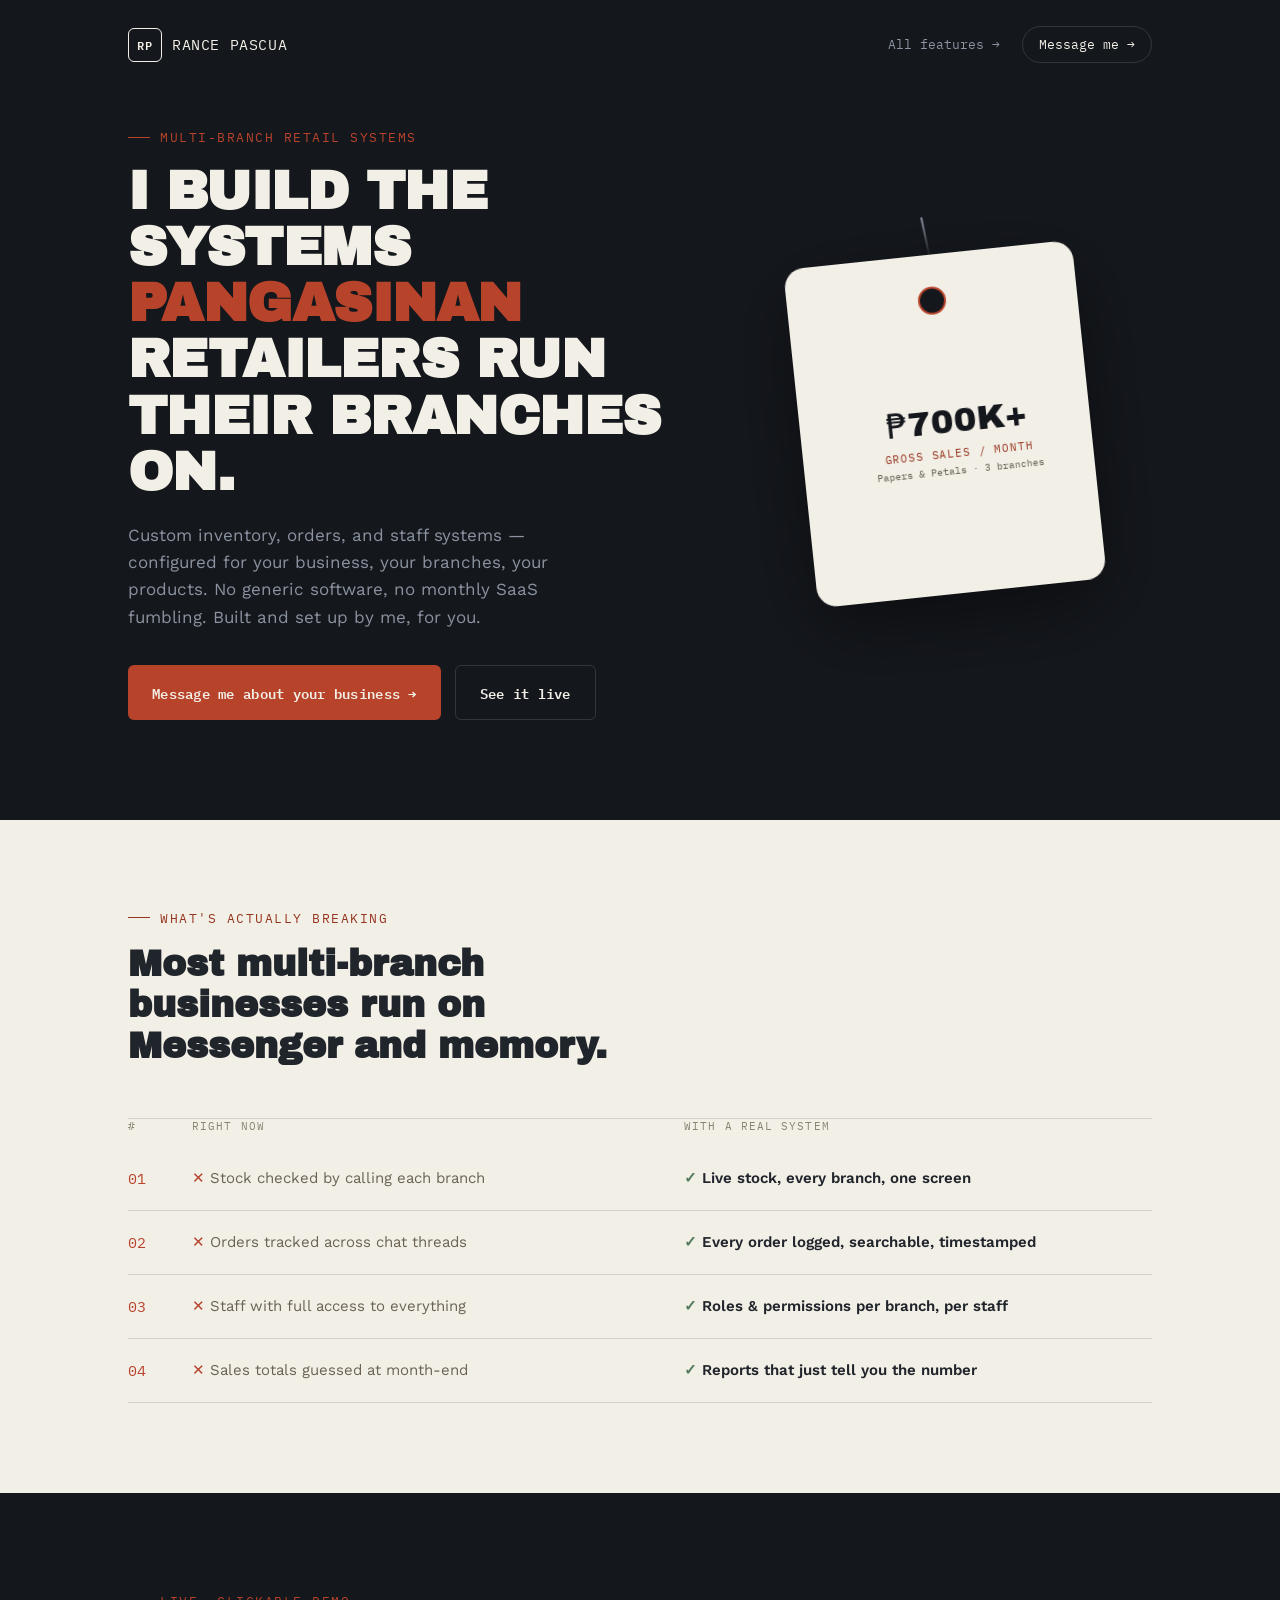
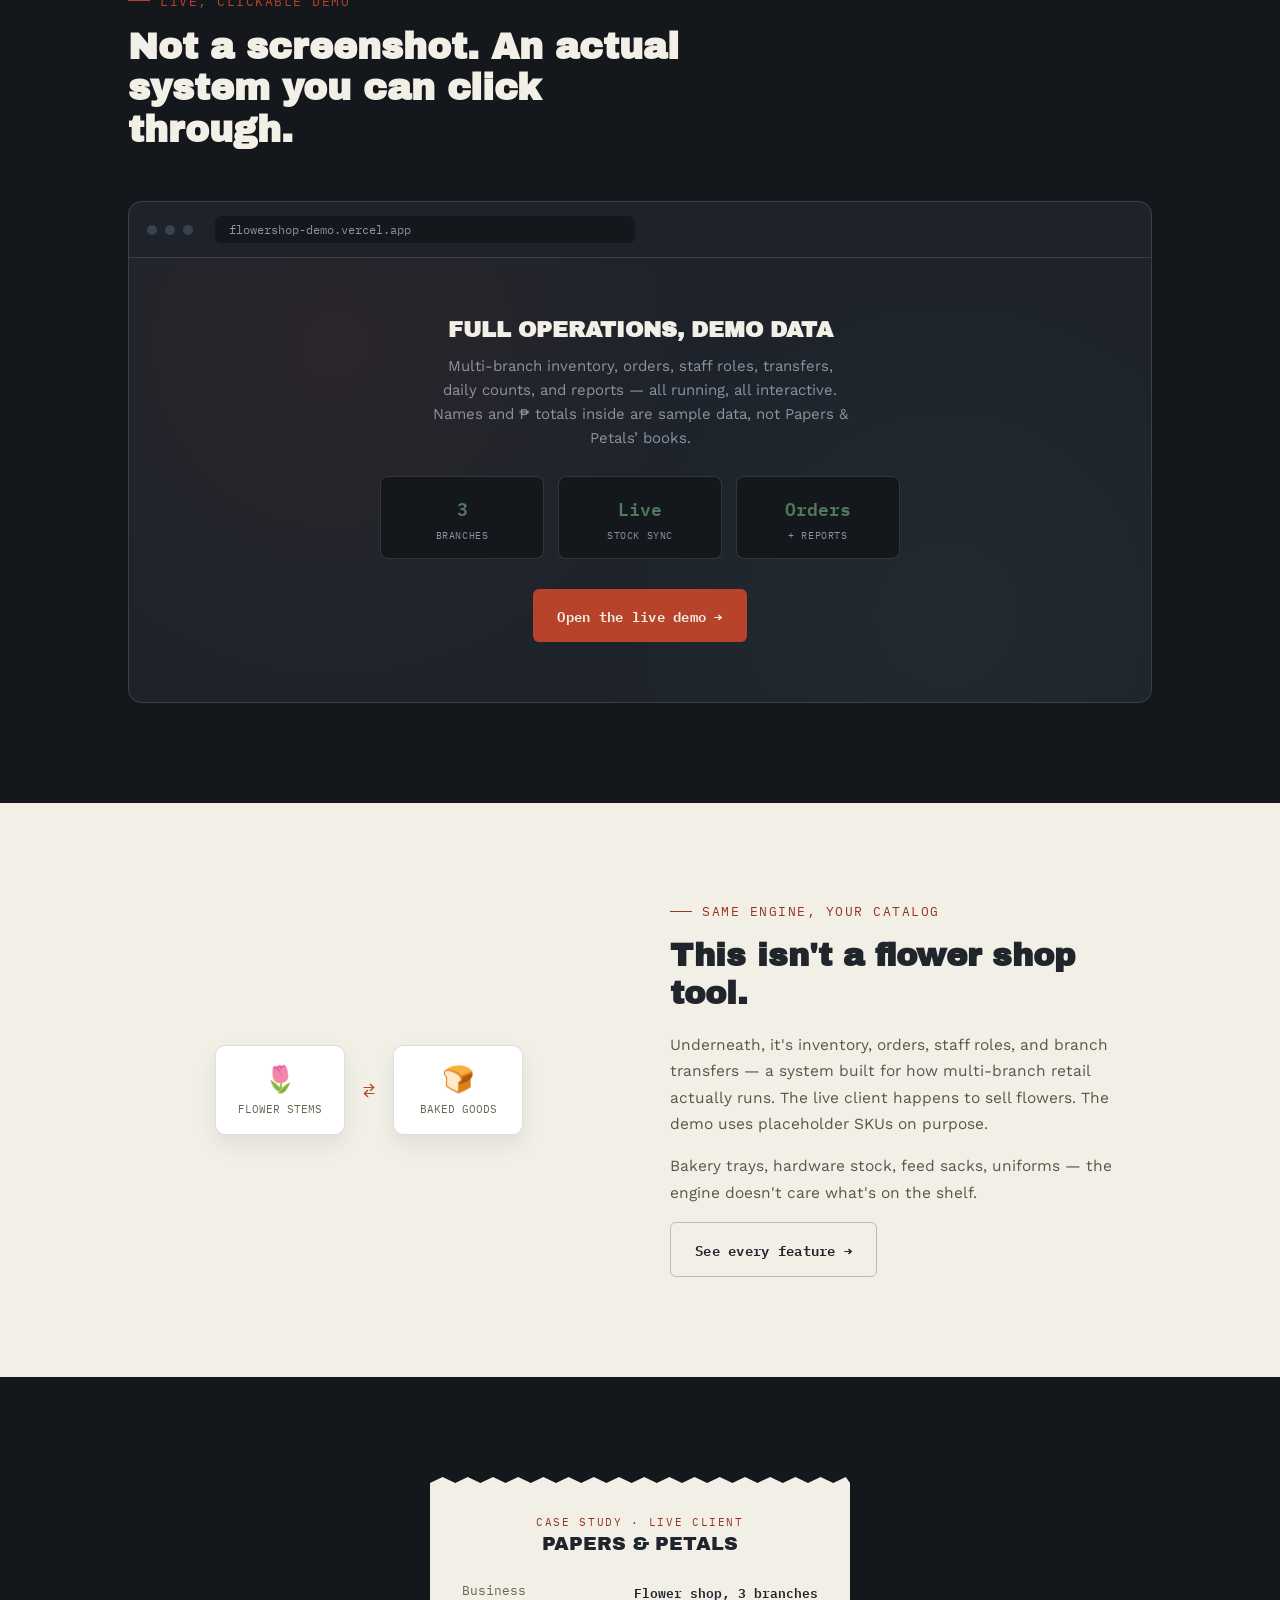
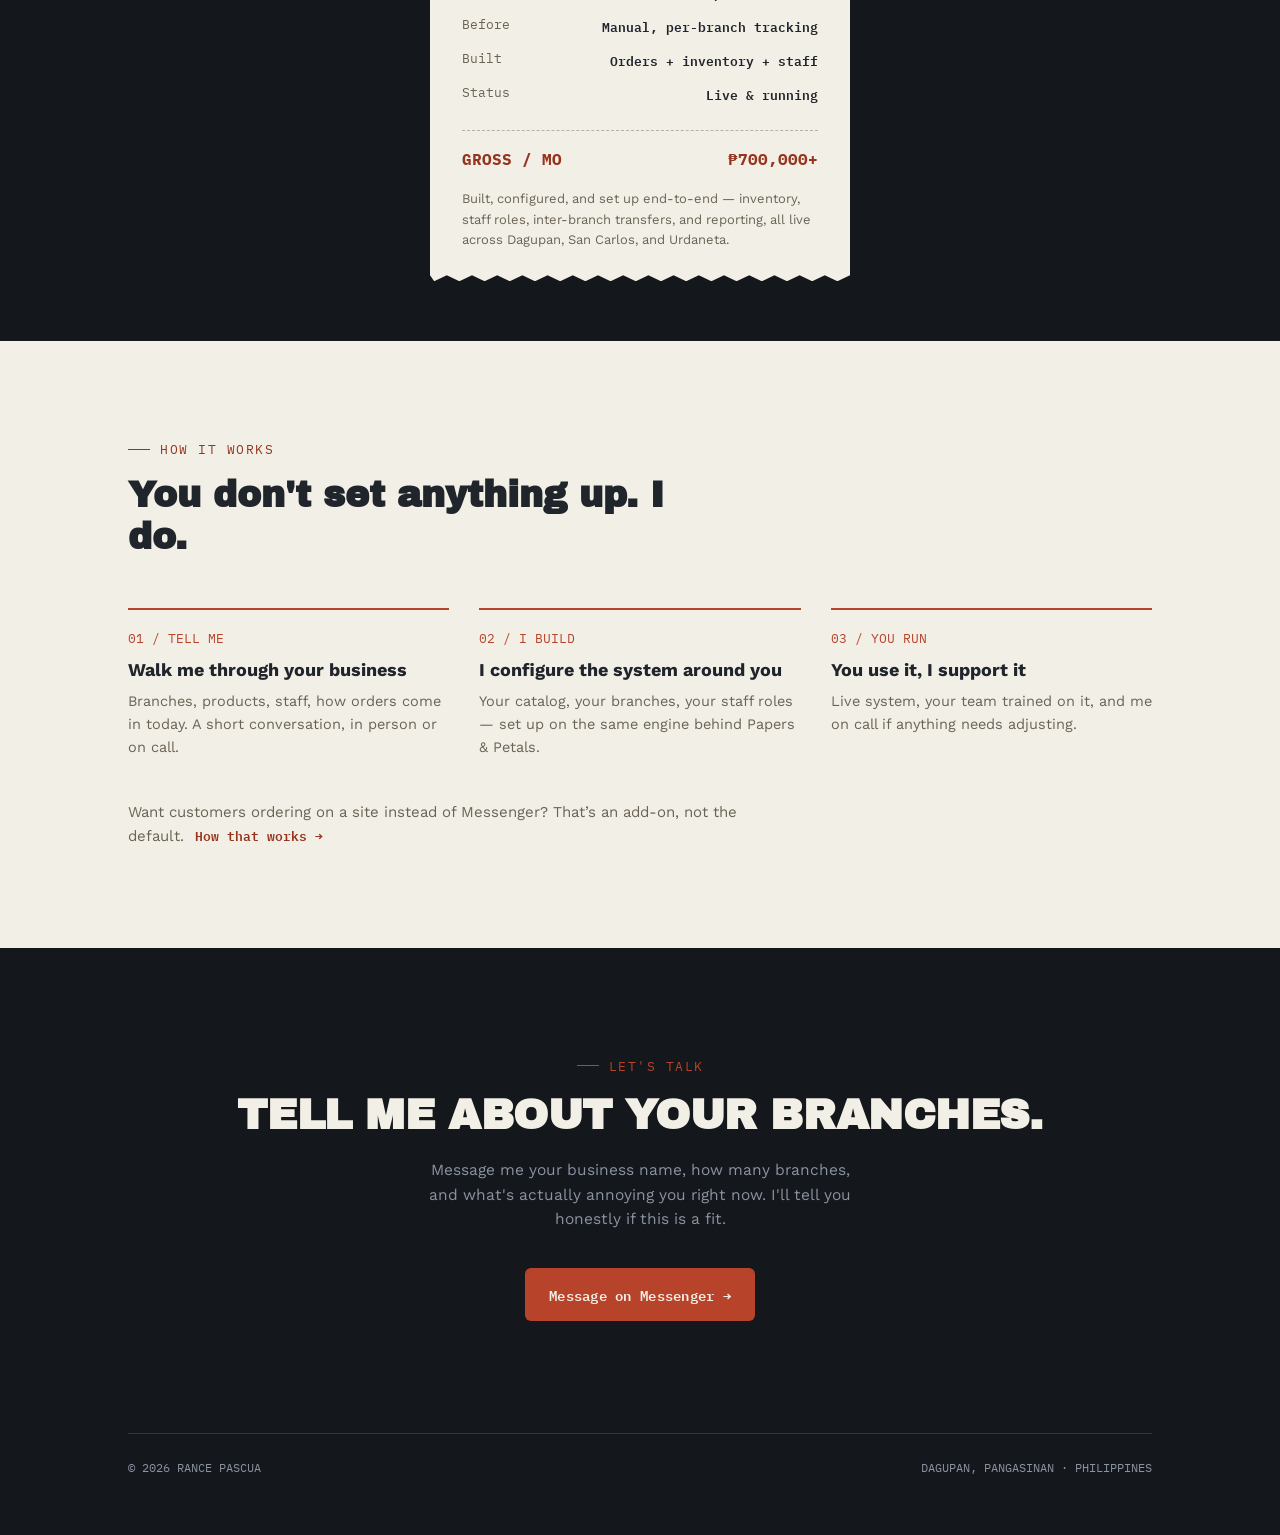
==== commit 17339f97: "Drop printed demo logins, ship an RP favicon, and mention storefront as an optional add-on. Keep ope" ====
--- a/index.html
+++ b/index.html
@@ -9,6 +9,7 @@
       content="Custom inventory, orders, and staff systems for Pangasinan retailers. Built the system running ₱700K+/month across 3 branches for Papers & Petals."
     />
     <link rel="icon" href="demo-mark.svg" type="image/svg+xml" />
+    <link rel="apple-touch-icon" href="demo-mark.svg" />
     <link rel="preconnect" href="https://fonts.googleapis.com" />
     <link rel="preconnect" href="https://fonts.gstatic.com" crossorigin />
     <link
@@ -119,7 +120,6 @@
               <div class="demo-mock-card"><div class="n">Live</div><div class="l">Stock sync</div></div>
               <div class="demo-mock-card"><div class="n">Orders</div><div class="l">+ Reports</div></div>
             </div>
-            <p class="demo-login">Admin · admin@demo.plazaretail.app / admin1234</p>
             <a class="btn btn-primary" data-demo-link href="https://flowershop-demo.vercel.app" target="_blank" rel="noopener">Open the live demo →</a>
           </div>
         </div>
@@ -184,6 +184,10 @@
             <p>Live system, your team trained on it, and me on call if anything needs adjusting.</p>
           </div>
         </div>
+        <p class="how-addon">
+          Want customers ordering on a site instead of Messenger? That’s an add-on, not the default.
+          <a href="features.html#storefront">How that works →</a>
+        </p>
       </div>
     </section>
 
--- a/styles.css
+++ b/styles.css
@@ -468,14 +468,6 @@
   margin-top: 6px;
   text-transform: uppercase;
   letter-spacing: 0.06em;
-}
-
-.demo-login {
-  font-family: "IBM Plex Mono", monospace;
-  font-size: 11px;
-  color: var(--muted);
-  margin: 0 auto 22px;
-  max-width: 460px;
 }
 
 .flex-grid {
@@ -708,6 +700,22 @@
   line-height: 1.6;
 }
 
+.how-addon {
+  margin: 40px 0 0;
+  max-width: 640px;
+  font-size: 15px;
+  line-height: 1.6;
+  color: #6b6455;
+}
+
+.how-addon a {
+  font-family: "IBM Plex Mono", monospace;
+  font-size: 13px;
+  font-weight: 600;
+  color: var(--stamp-dark);
+  margin-left: 6px;
+}
+
 .footer {
   padding: 110px 0 60px;
   text-align: center;
@@ -905,14 +913,19 @@
     width: 220px;
   }
 
-  .ledger-row,
   .ledger-head {
-    grid-template-columns: 26px 1fr;
+    display: none;
+  }
+
+  .ledger-row {
+    grid-template-columns: 32px 1fr;
+    align-items: start;
+    gap: 12px 16px;
   }
 
   .ledger-after {
-    grid-column: 2 / 3;
-    margin-top: 4px;
+    grid-column: 2;
+    margin-top: 2px;
   }
 
   .flex-grid,
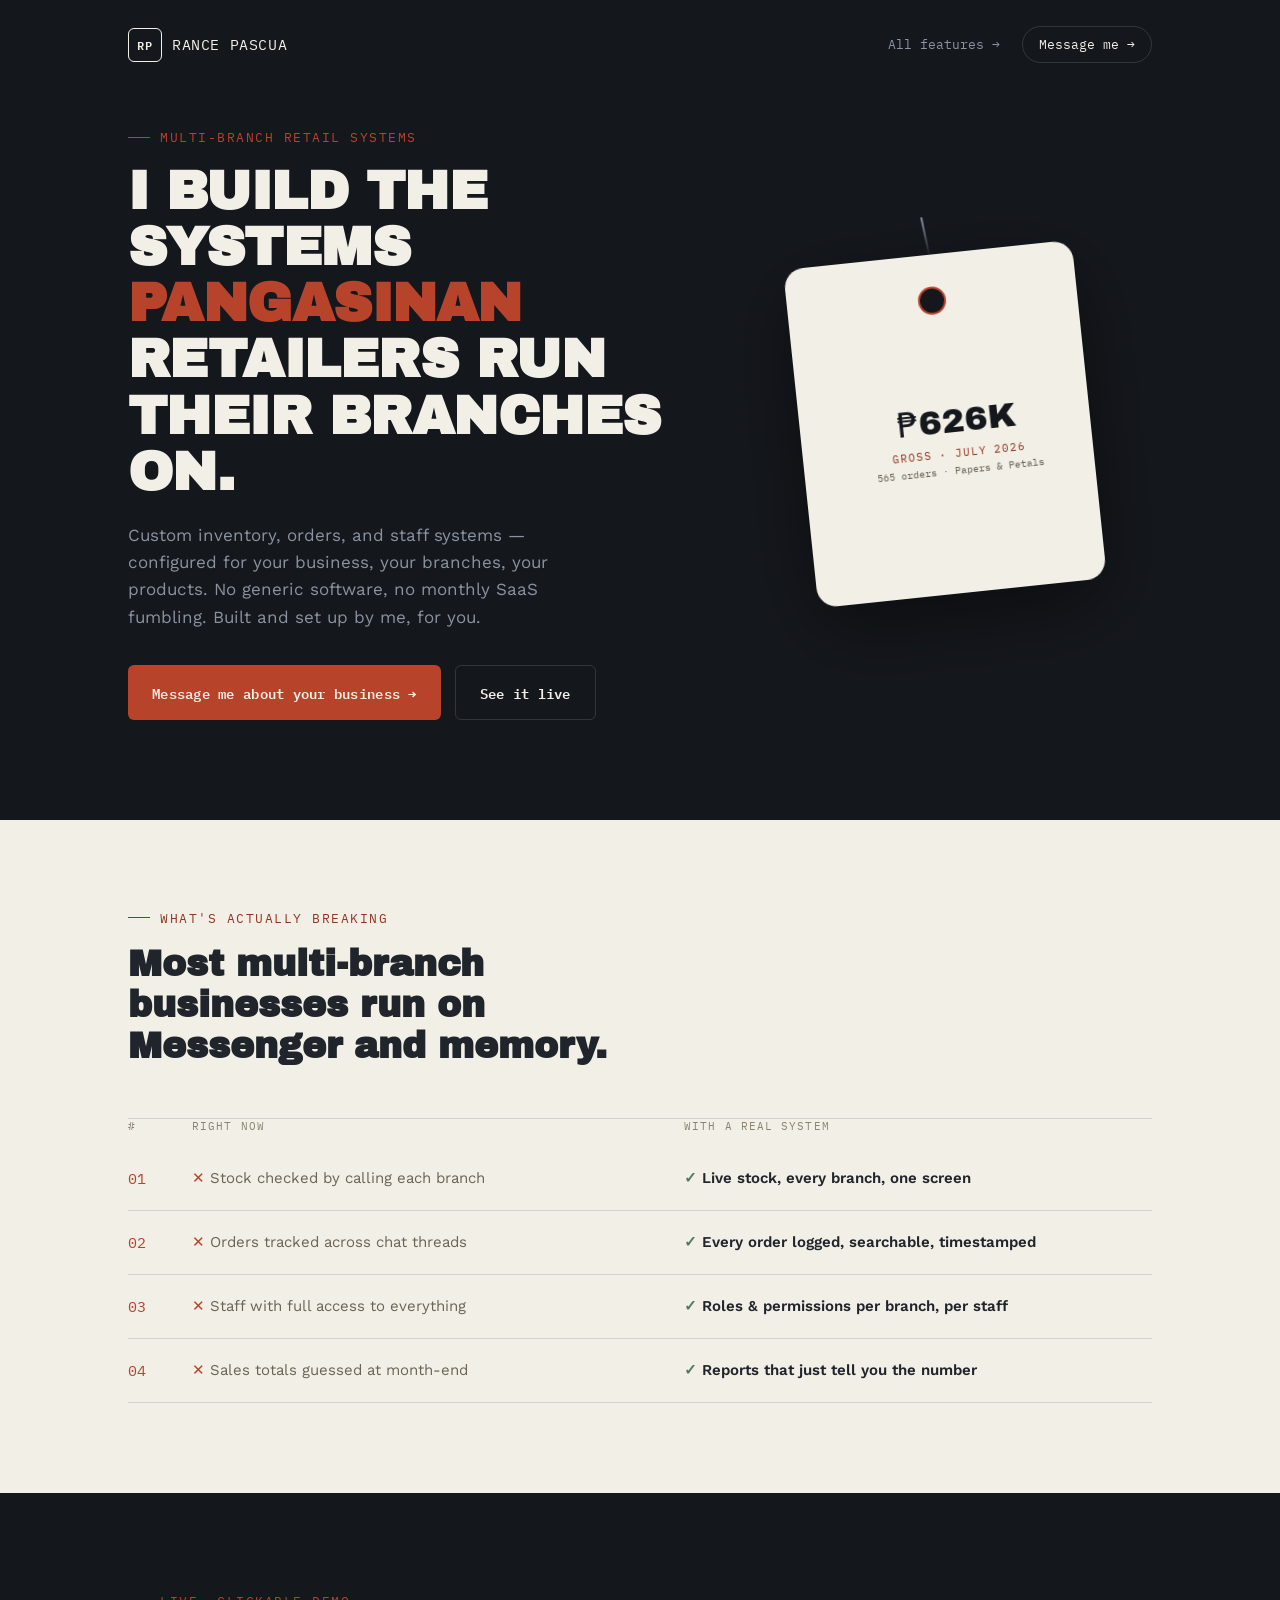
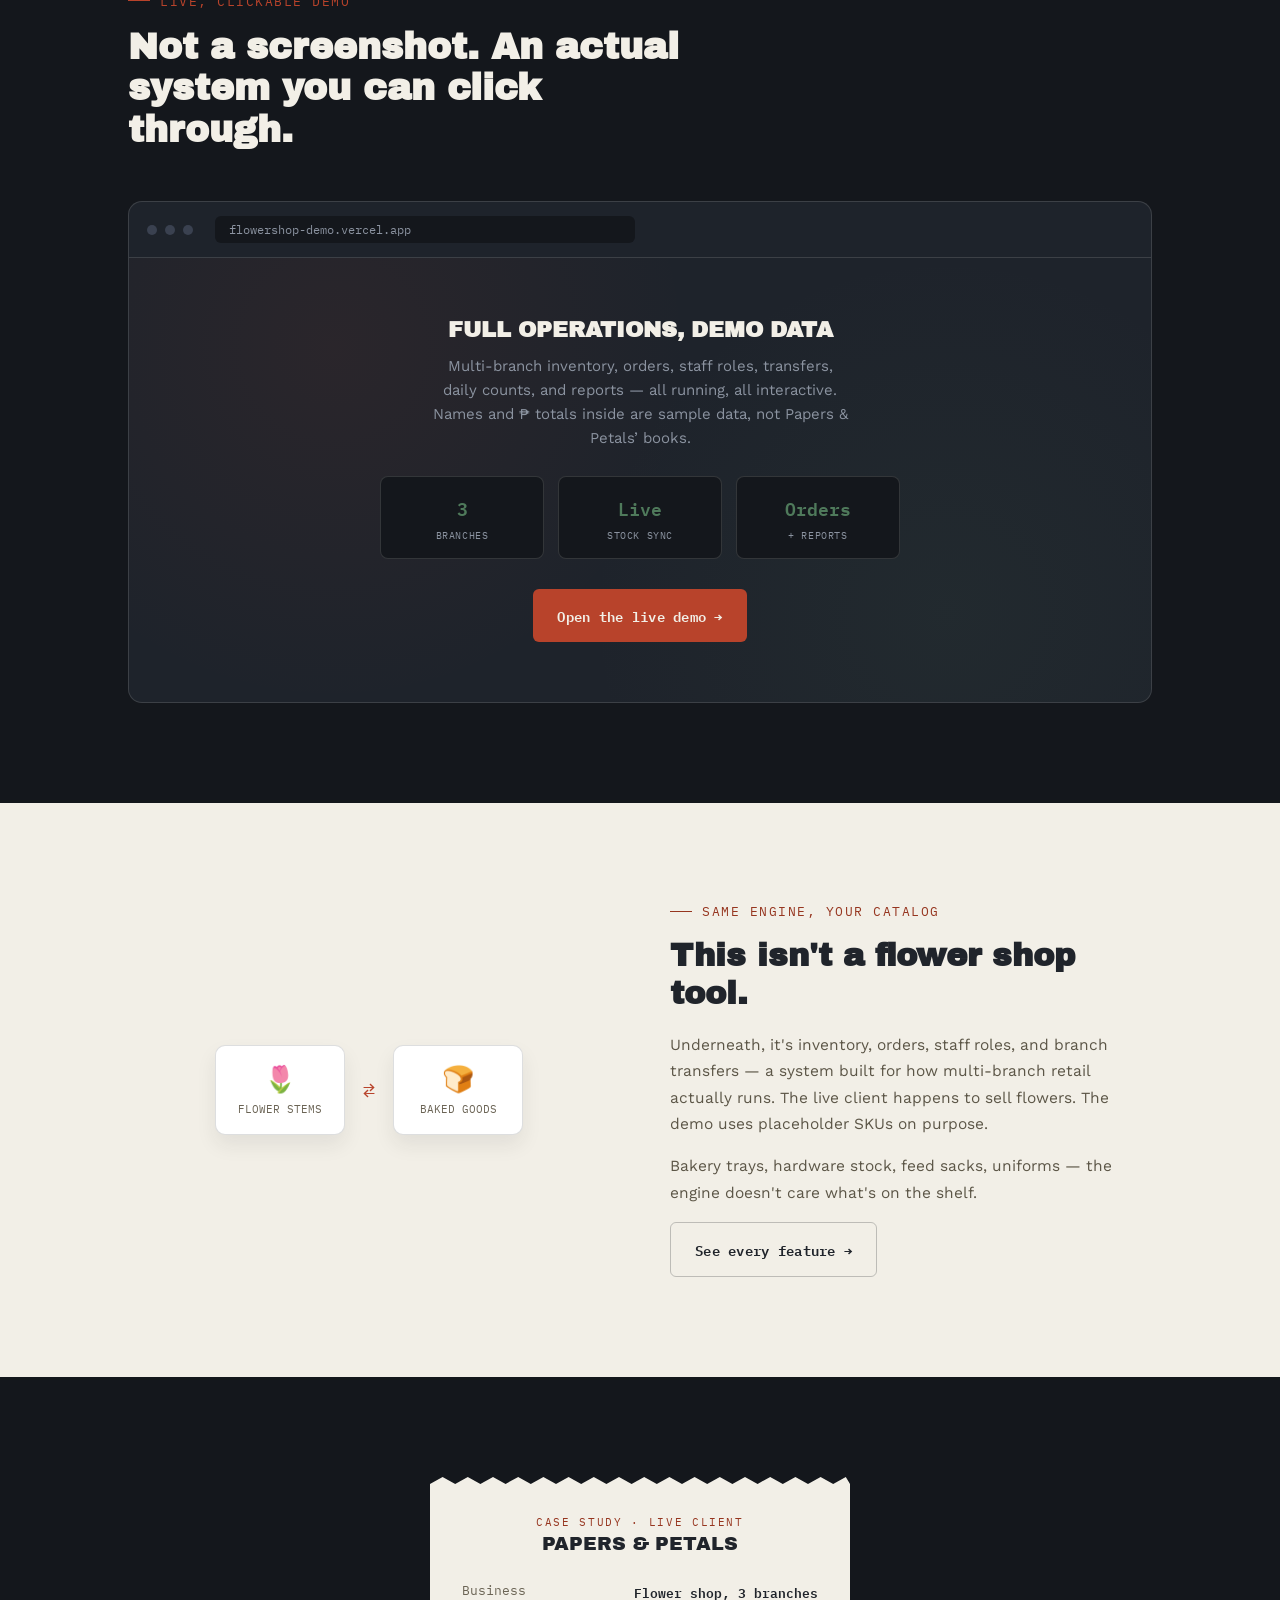
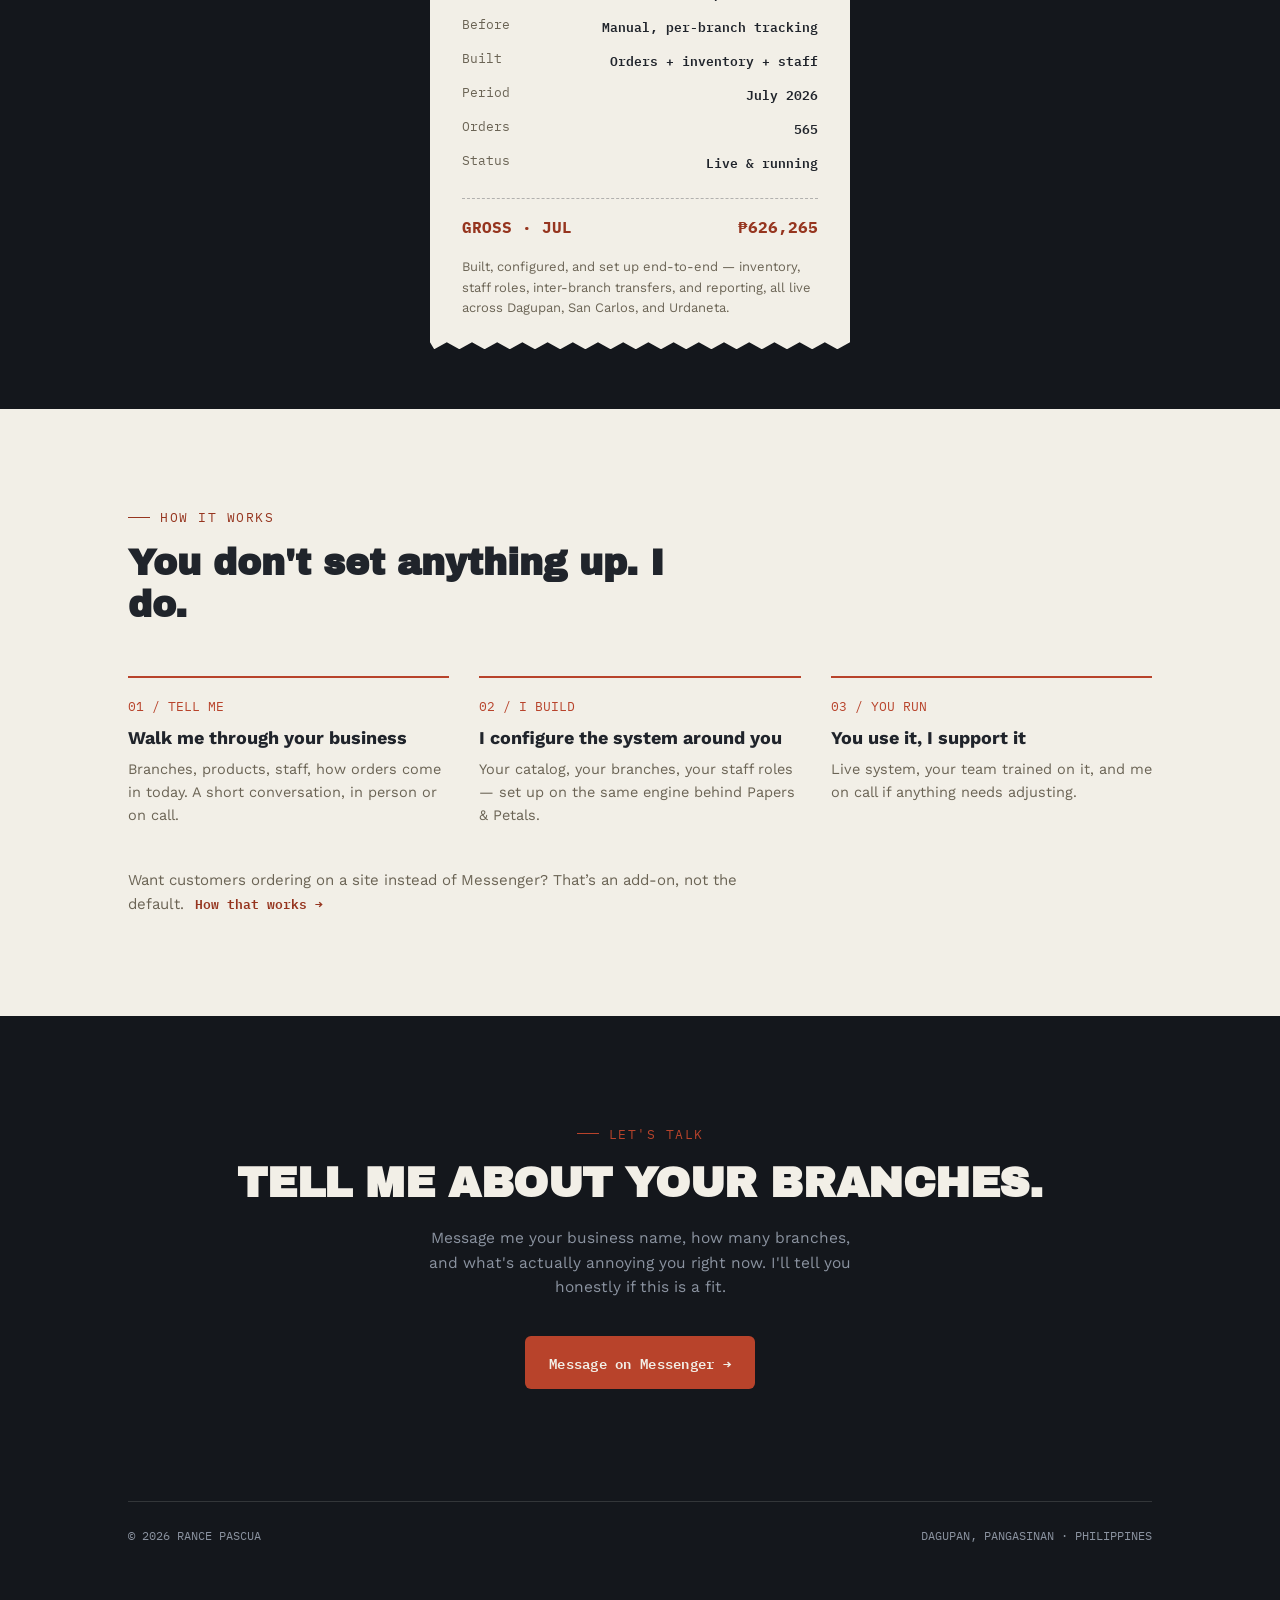
==== commit f7032226: "Use the actual July 2026 Papers & Petals numbers instead of ₱700K+/month. Tag and receipt now cite ₱" ====
--- a/index.html
+++ b/index.html
@@ -6,7 +6,7 @@
     <title>Rance Pascua — Systems for Multi-Branch Retail</title>
     <meta
       name="description"
-      content="Custom inventory, orders, and staff systems for Pangasinan retailers. Built the system running ₱700K+/month across 3 branches for Papers & Petals."
+      content="Custom inventory, orders, and staff systems for Pangasinan retailers. Papers & Petals: ₱626K gross in July 2026, 565 orders, 3 branches."
     />
     <link rel="icon" href="demo-mark.svg" type="image/svg+xml" />
     <link rel="apple-touch-icon" href="demo-mark.svg" />
@@ -52,9 +52,9 @@
               <circle cx="145" cy="46" r="13" fill="none" stroke="#B8432B" stroke-width="2" />
             </svg>
             <div class="tag-content">
-              <div class="tag-number">₱700K+</div>
-              <div class="tag-label">Gross sales / month</div>
-              <div class="tag-sub">Papers &amp; Petals · 3 branches</div>
+              <div class="tag-number">₱626K</div>
+              <div class="tag-label">Gross · July 2026</div>
+              <div class="tag-sub">565 orders · Papers &amp; Petals</div>
             </div>
           </div>
         </div>
@@ -152,9 +152,11 @@
         <div class="receipt-row"><span class="k">Business</span><span class="v">Flower shop, 3 branches</span></div>
         <div class="receipt-row"><span class="k">Before</span><span class="v">Manual, per-branch tracking</span></div>
         <div class="receipt-row"><span class="k">Built</span><span class="v">Orders + inventory + staff</span></div>
+        <div class="receipt-row"><span class="k">Period</span><span class="v">July 2026</span></div>
+        <div class="receipt-row"><span class="k">Orders</span><span class="v">565</span></div>
         <div class="receipt-row"><span class="k">Status</span><span class="v">Live &amp; running</span></div>
         <div class="receipt-divider"></div>
-        <div class="receipt-total"><span>GROSS / MO</span><span>₱700,000+</span></div>
+        <div class="receipt-total"><span>GROSS · JUL</span><span>₱626,265</span></div>
         <div class="receipt-note">
           Built, configured, and set up end-to-end — inventory, staff roles, inter-branch transfers, and reporting, all live across Dagupan, San Carlos, and Urdaneta.
         </div>
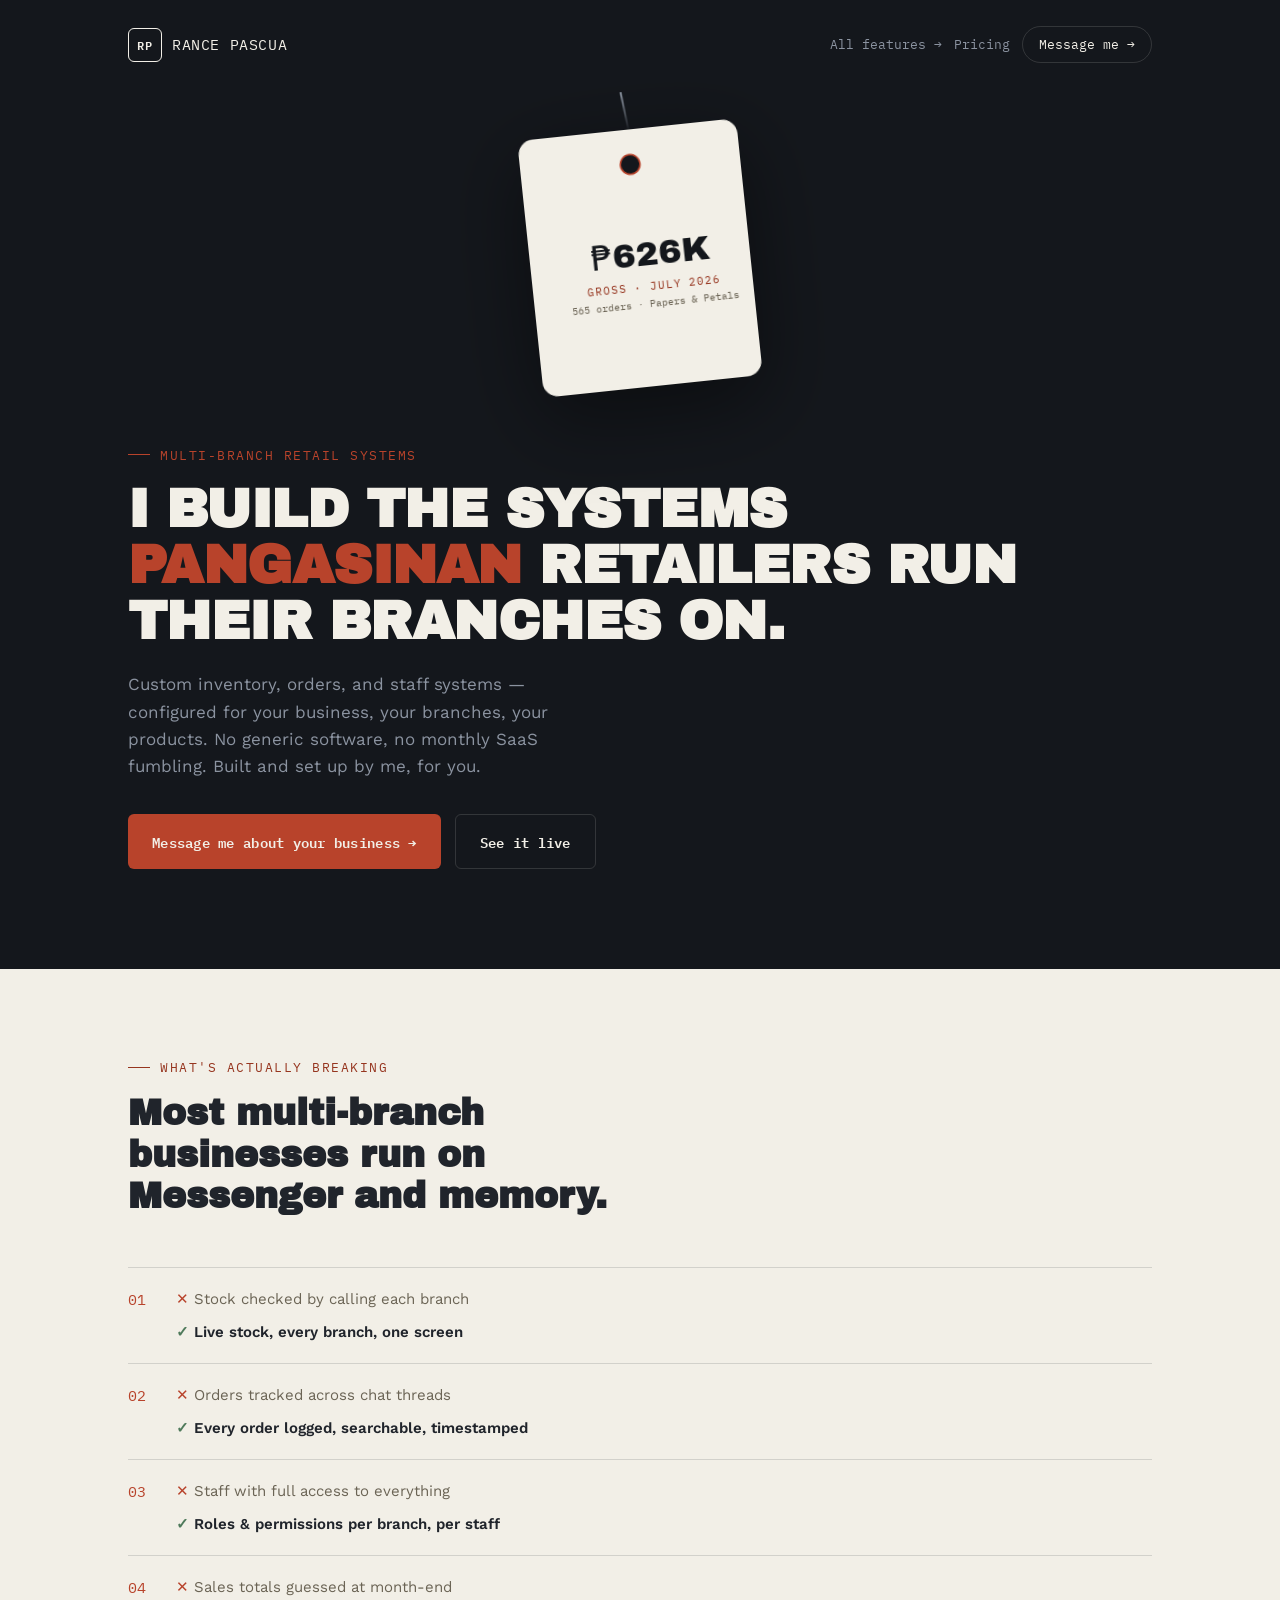
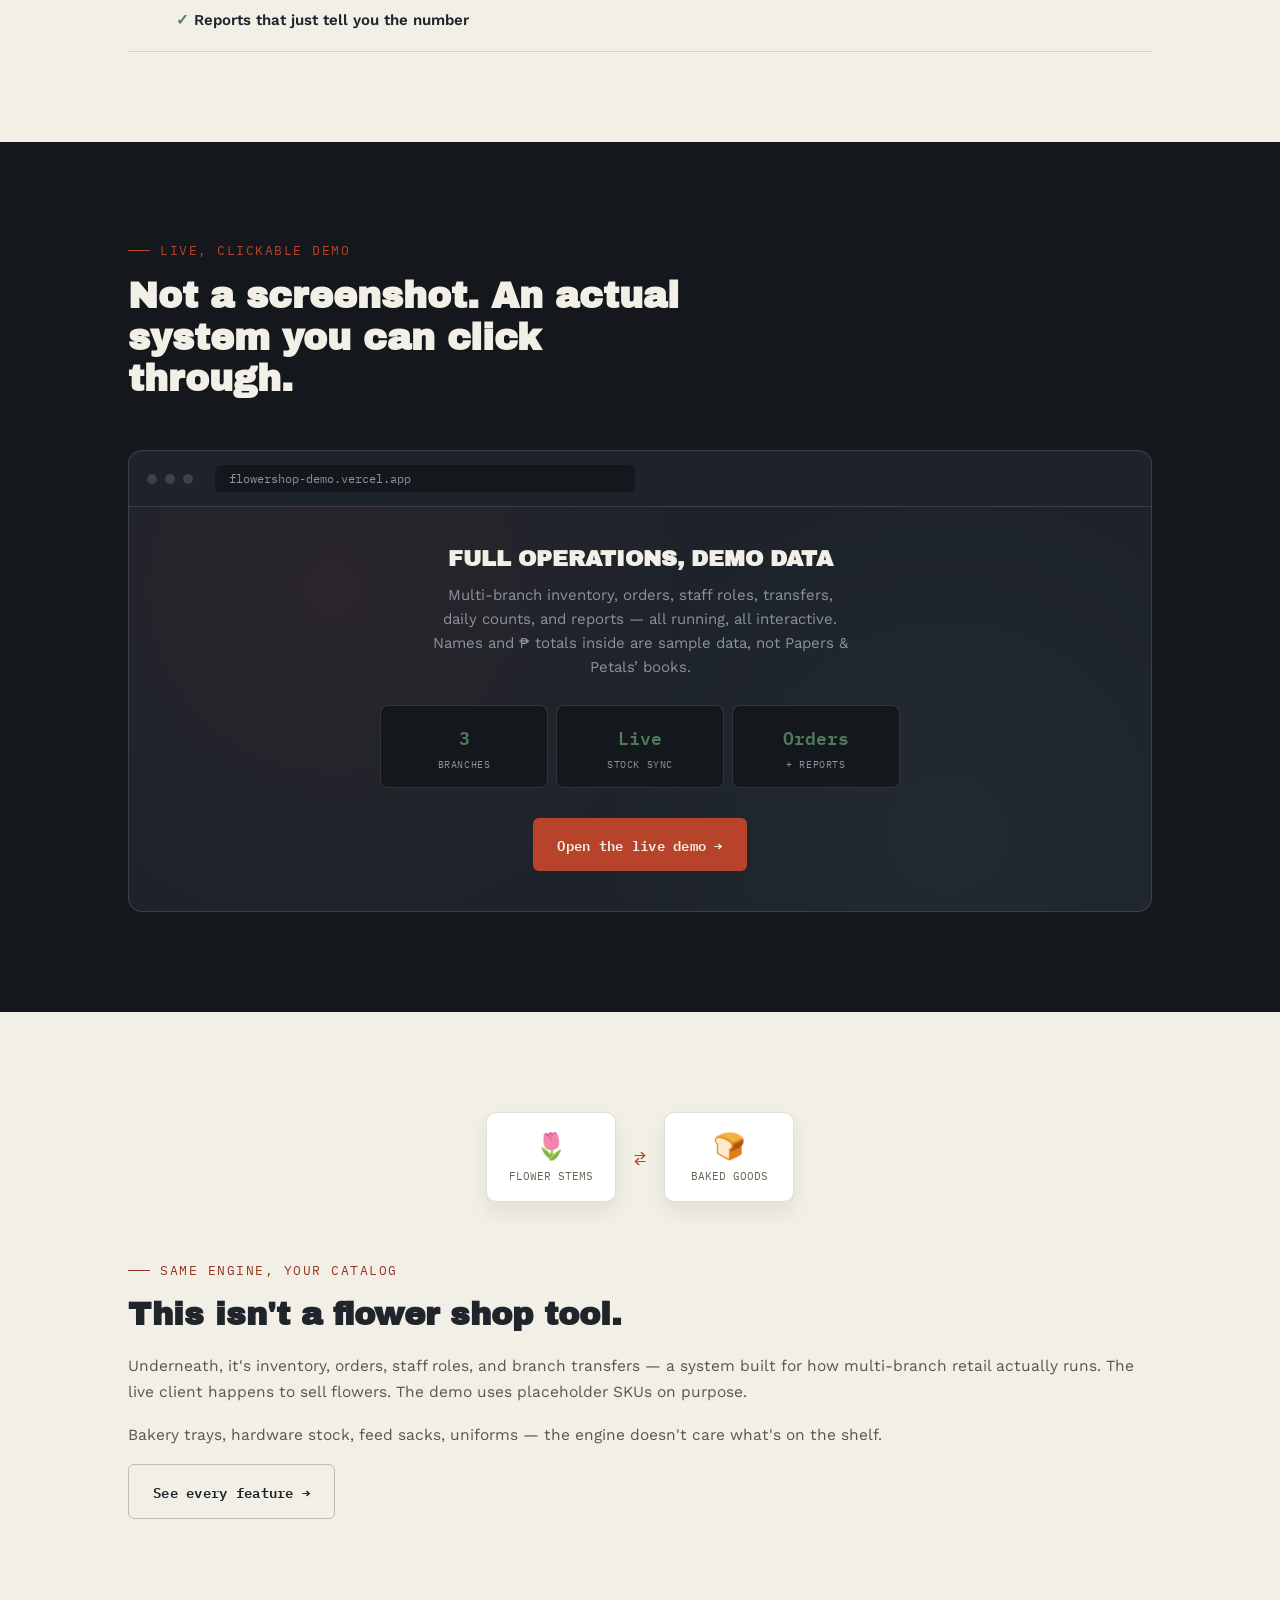
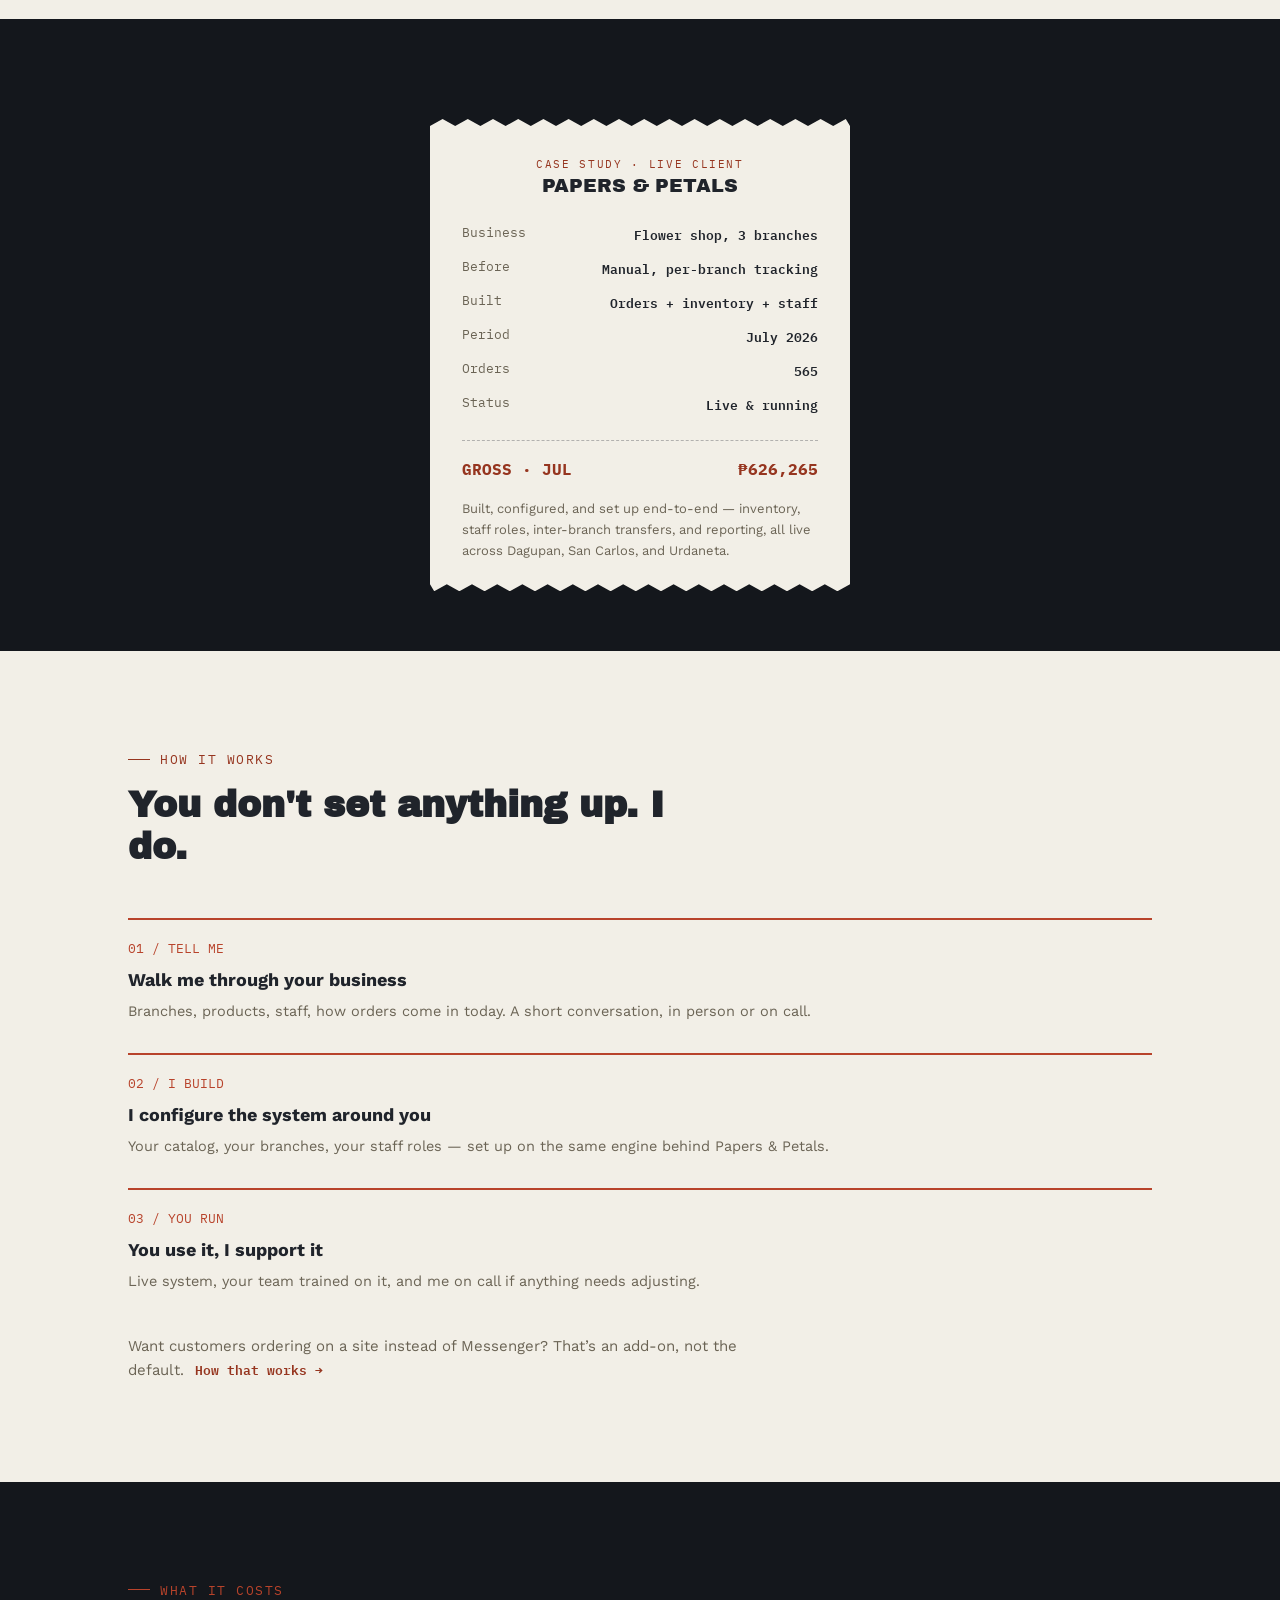
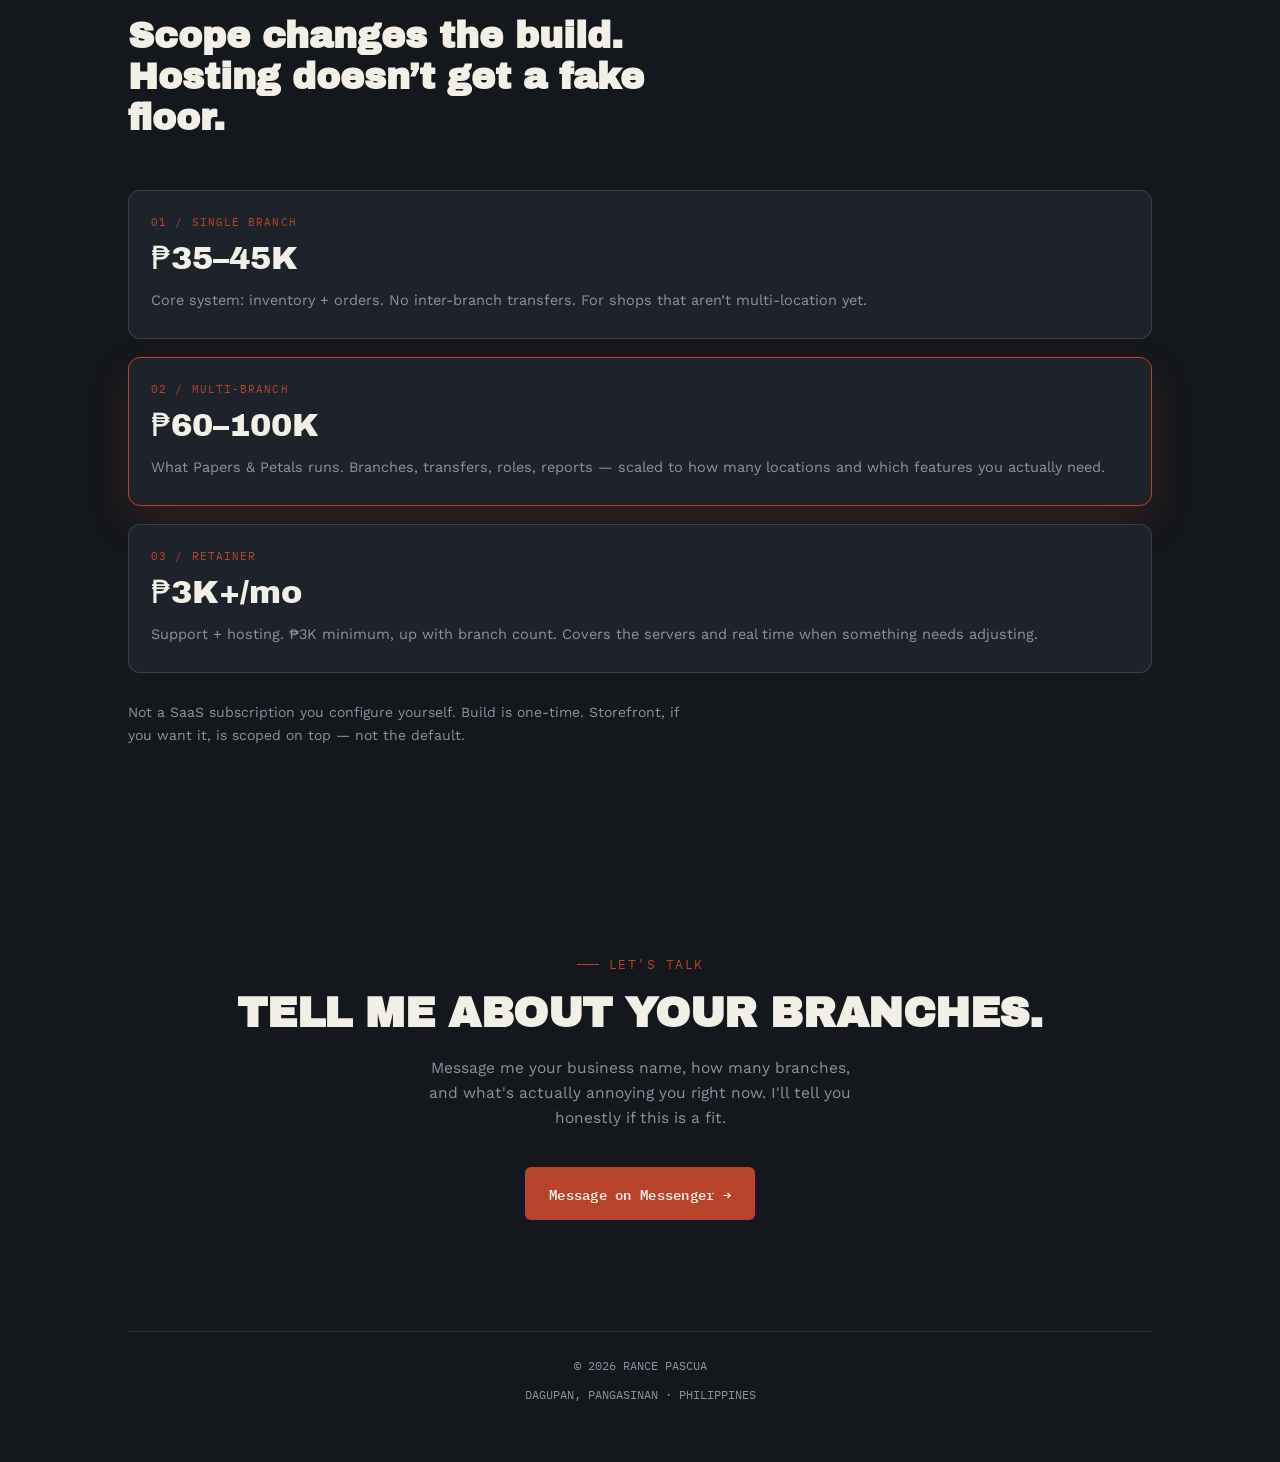
==== commit bf1defe0: "Add scoped pricing: single-branch ₱35–45K, multi-branch ₱60–100K, retainer from ₱3K/mo." ====
--- a/index.html
+++ b/index.html
@@ -26,6 +26,7 @@
       </a>
       <div class="nav-links">
         <a href="features.html" class="nav-page">All features →</a>
+        <a href="#pricing" class="nav-page hide-sm">Pricing</a>
         <a href="#contact" class="nav-cta">Message me →</a>
       </div>
     </nav>
@@ -193,6 +194,33 @@
       </div>
     </section>
 
+    <section class="price-section" id="pricing">
+      <div class="wrap">
+        <div class="section-head">
+          <div class="eyebrow">WHAT IT COSTS</div>
+          <h2>Scope changes the build. Hosting doesn’t get a fake floor.</h2>
+        </div>
+        <div class="price-grid">
+          <article class="price-card">
+            <div class="price-kind">01 / SINGLE BRANCH</div>
+            <div class="price-amount">₱35–45K</div>
+            <p>Core system: inventory + orders. No inter-branch transfers. For shops that aren’t multi-location yet.</p>
+          </article>
+          <article class="price-card featured">
+            <div class="price-kind">02 / MULTI-BRANCH</div>
+            <div class="price-amount">₱60–100K</div>
+            <p>What Papers &amp; Petals runs. Branches, transfers, roles, reports — scaled to how many locations and which features you actually need.</p>
+          </article>
+          <article class="price-card">
+            <div class="price-kind">03 / RETAINER</div>
+            <div class="price-amount">₱3K+/mo</div>
+            <p>Support + hosting. ₱3K minimum, up with branch count. Covers the servers and real time when something needs adjusting.</p>
+          </article>
+        </div>
+        <p class="price-note">Not a SaaS subscription you configure yourself. Build is one-time. Storefront, if you want it, is scoped on top — not the default.</p>
+      </div>
+    </section>
+
     <section class="footer" id="contact">
       <div class="wrap">
         <div class="eyebrow center">LET'S TALK</div>
--- a/styles.css
+++ b/styles.css
@@ -716,6 +716,61 @@
   margin-left: 6px;
 }
 
+.price-section {
+  padding: 100px 0;
+}
+
+.price-section .section-head h2 {
+  color: var(--paper);
+}
+
+.price-grid {
+  display: grid;
+  grid-template-columns: repeat(3, 1fr);
+  gap: 18px;
+}
+
+.price-card {
+  border: 1px solid var(--line);
+  border-radius: 12px;
+  padding: 24px 22px 26px;
+  background: var(--ink-2);
+}
+
+.price-card.featured {
+  border-color: var(--stamp);
+  box-shadow: 0 16px 40px rgba(184, 67, 43, 0.18);
+}
+
+.price-kind {
+  font-family: "IBM Plex Mono", monospace;
+  font-size: 11px;
+  letter-spacing: 0.1em;
+  color: var(--stamp);
+  margin-bottom: 14px;
+}
+
+.price-amount {
+  font-family: "Archivo Black", sans-serif;
+  font-size: clamp(26px, 3vw, 32px);
+  line-height: 1;
+  margin-bottom: 14px;
+}
+
+.price-card p {
+  font-size: 14.5px;
+  line-height: 1.6;
+  color: var(--muted);
+}
+
+.price-note {
+  margin-top: 28px;
+  max-width: 560px;
+  font-size: 14px;
+  line-height: 1.6;
+  color: var(--muted);
+}
+
 .footer {
   padding: 110px 0 60px;
   text-align: center;
@@ -892,7 +947,13 @@
 }
 
 @media (max-width: 760px) {
-  .nav {
+  .nav-page {
+    display: none;
+  }
+
+  .nav-page:first-child {
+    display: inline;
+  }
     padding: 20px 18px;
   }
 
@@ -930,7 +991,8 @@
 
   .flex-grid,
   .feat-grid,
-  .how-grid {
+  .how-grid,
+  .price-grid {
     grid-template-columns: 1fr;
   }
 
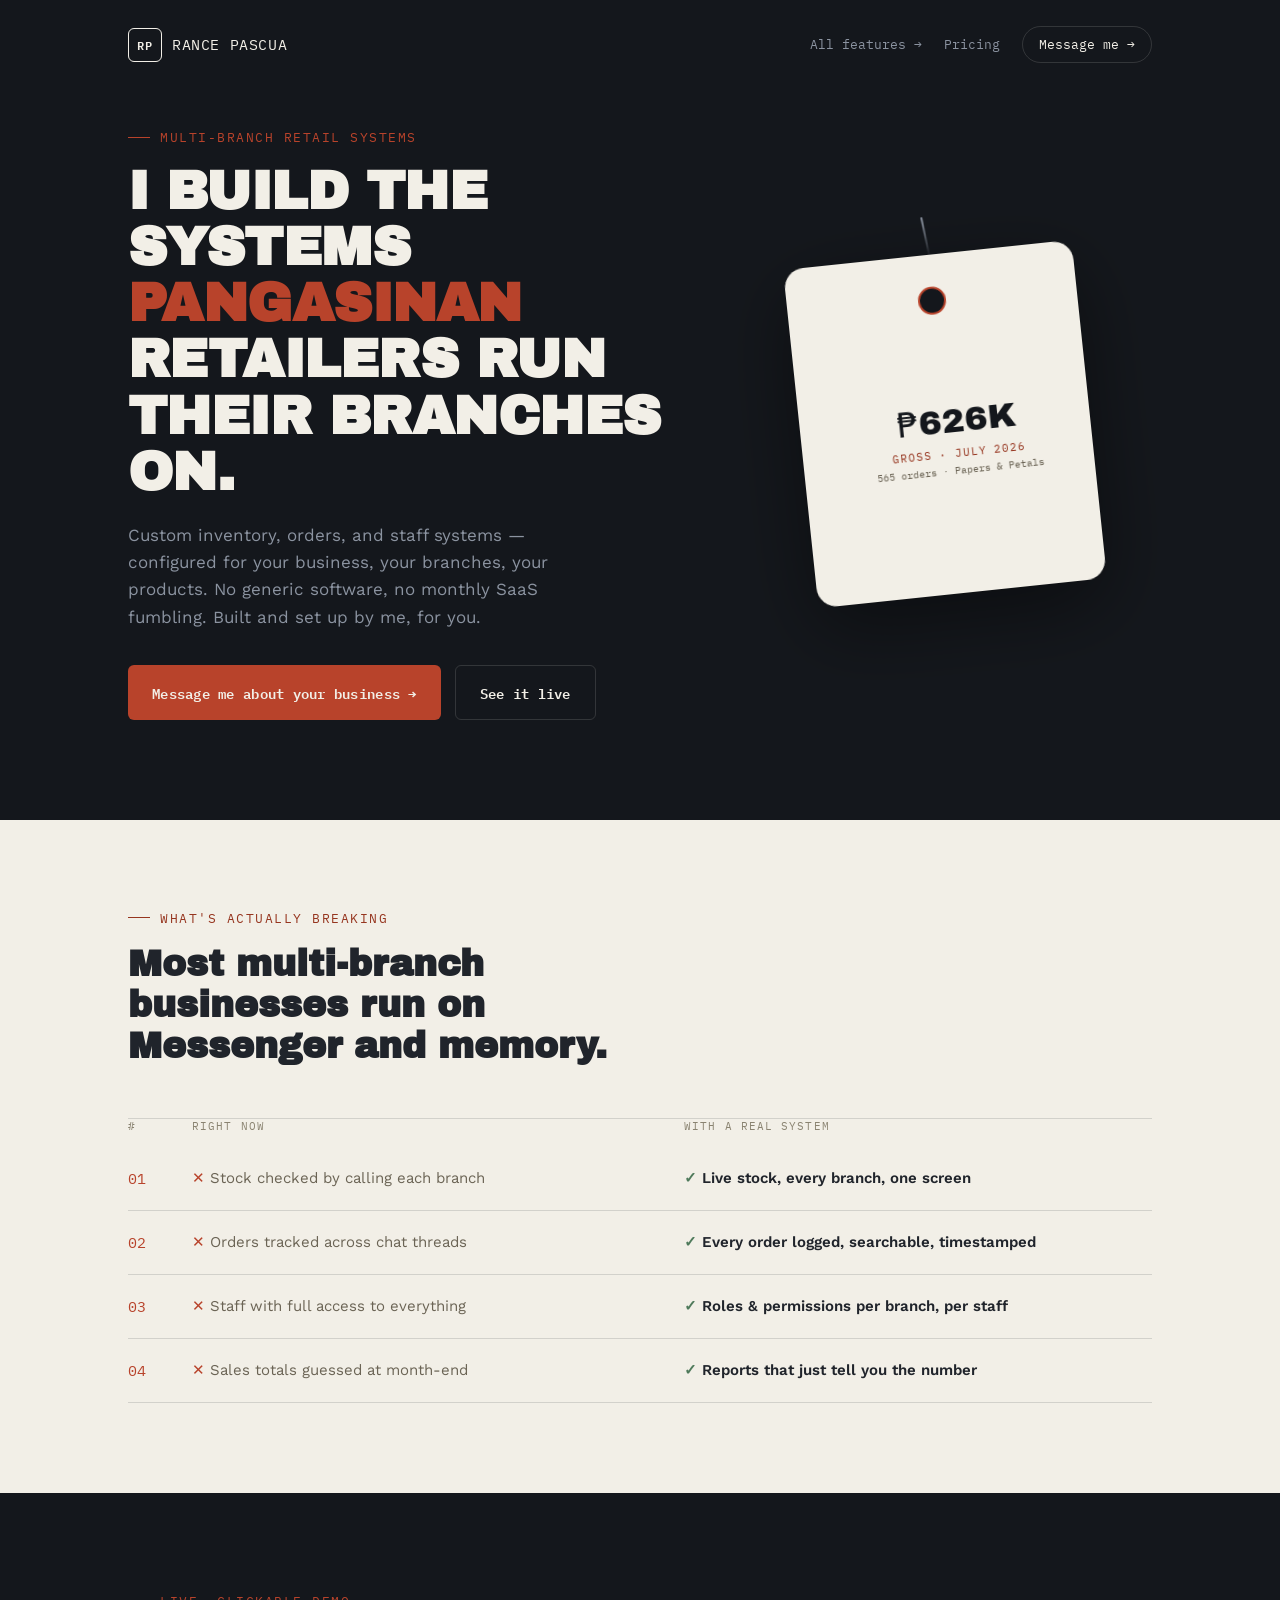
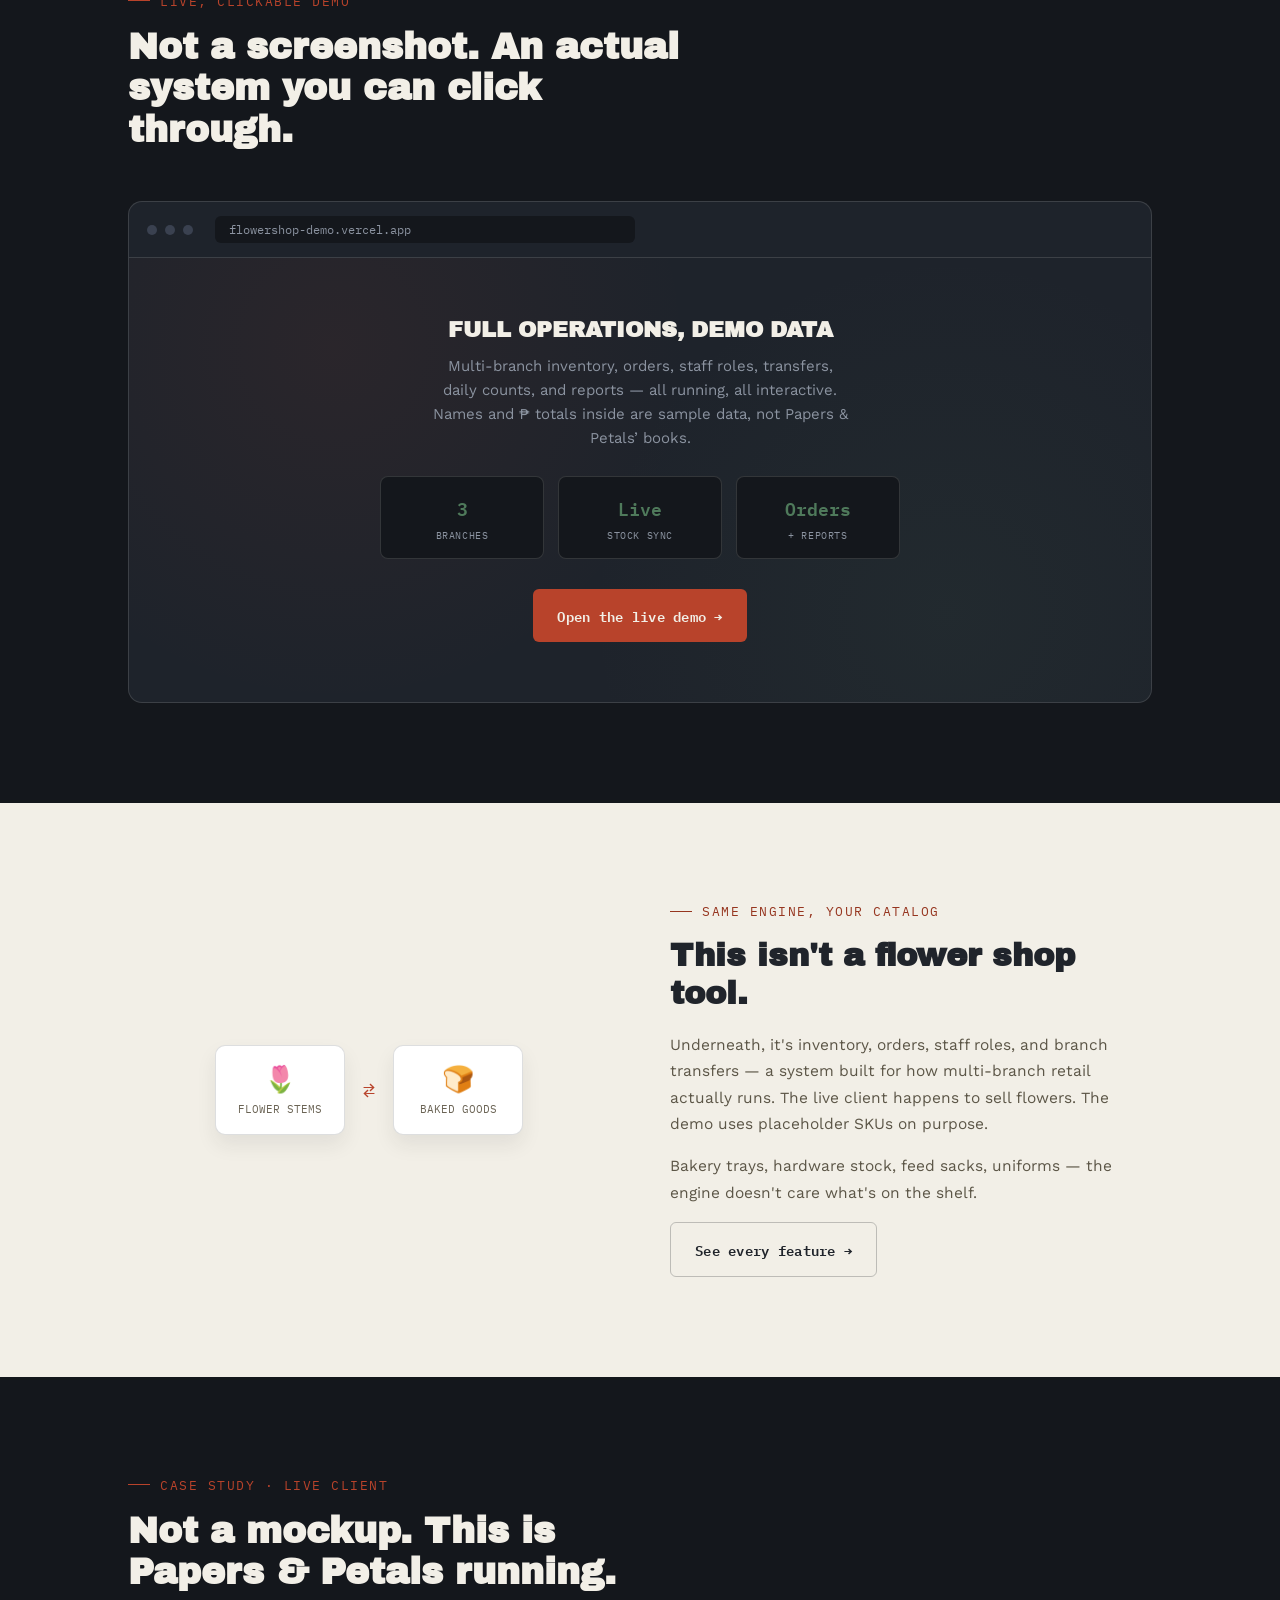
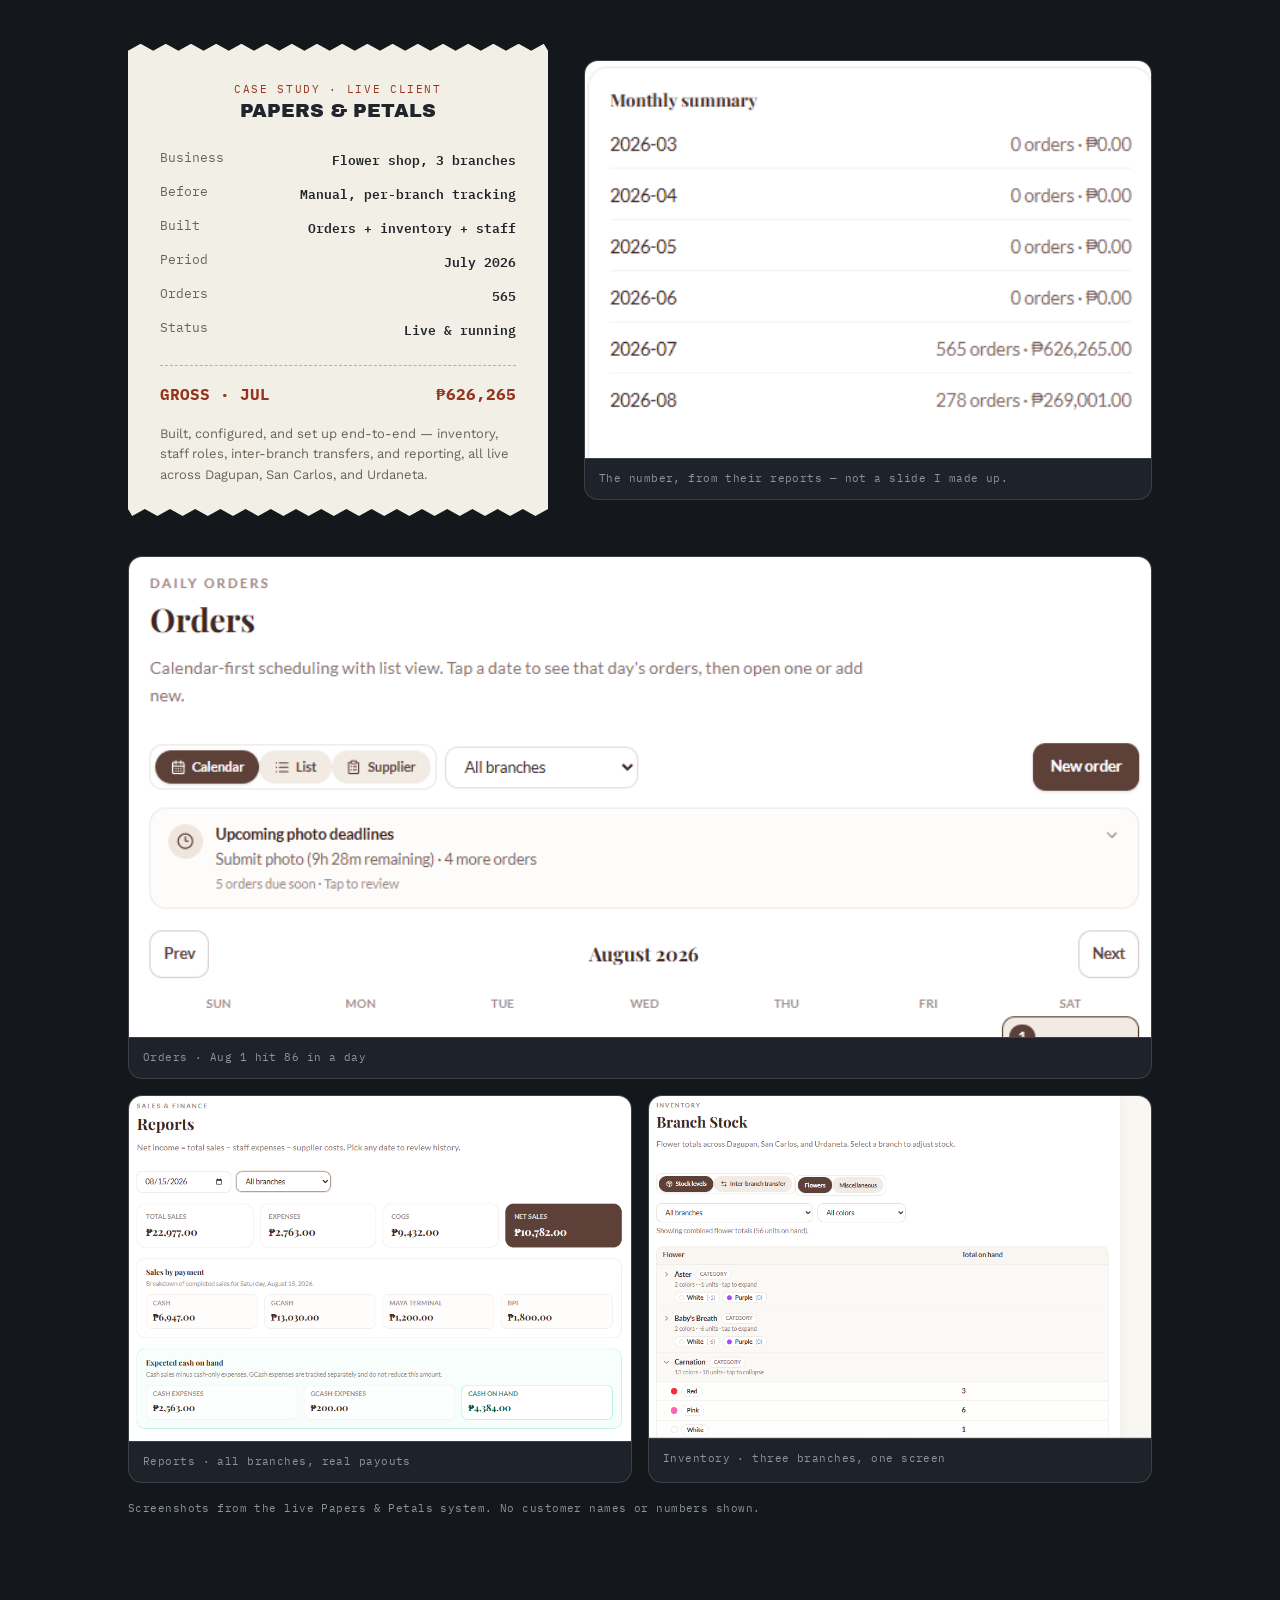
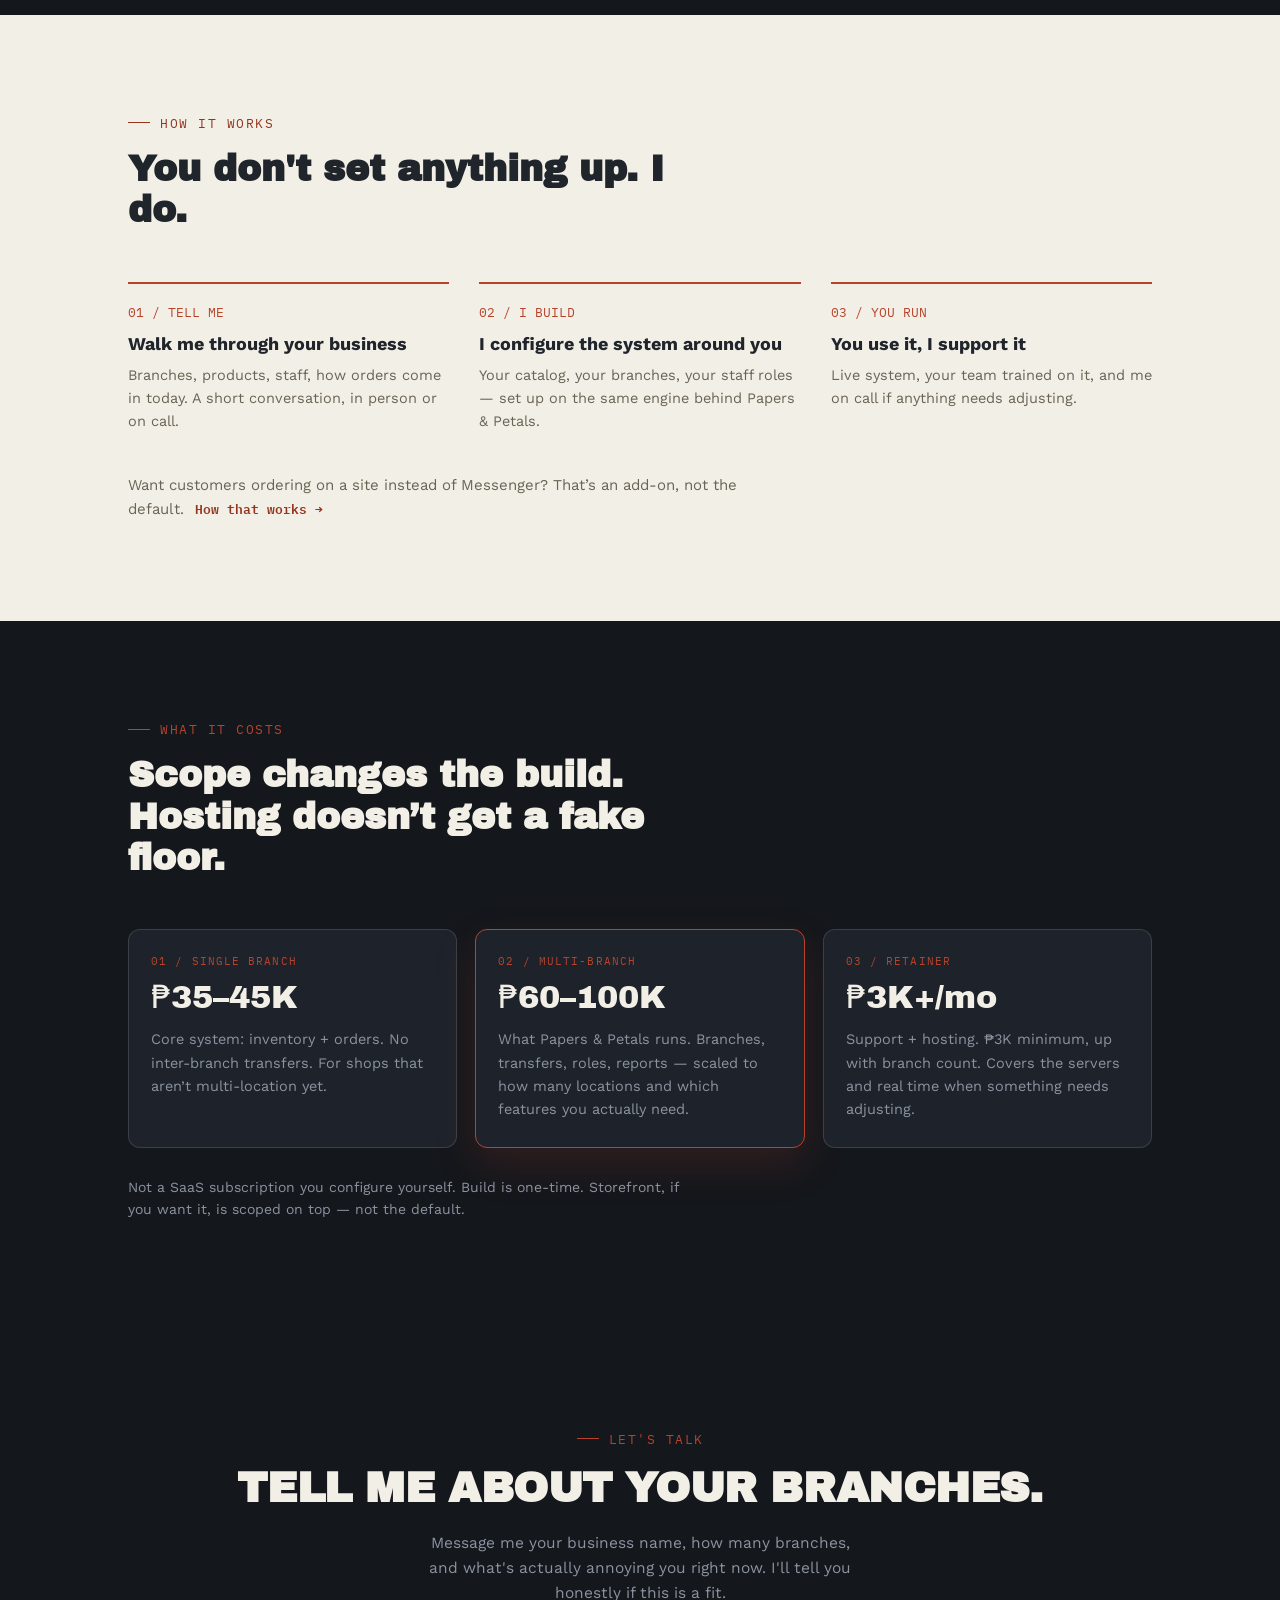
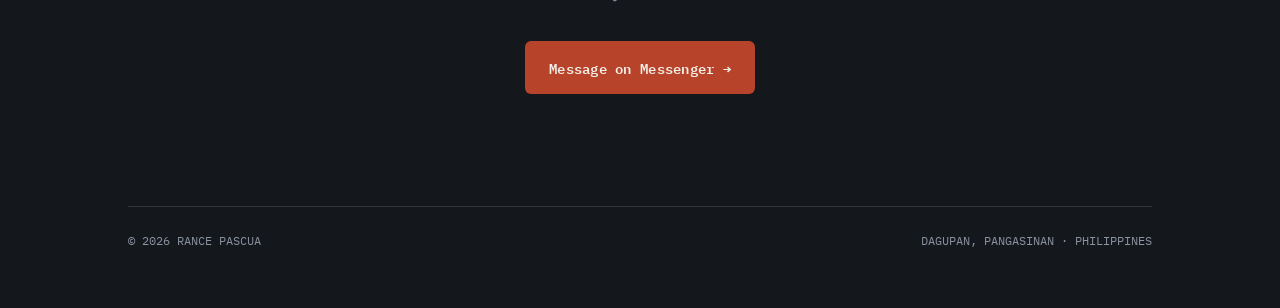
==== commit 5b9affea: "Add live Papers & Petals screenshots to the case study. Pair the July monthly summary with the recei" ====
--- a/index.html
+++ b/index.html
@@ -147,20 +147,50 @@
     </section>
 
     <section class="case-section">
-      <div class="receipt">
-        <div class="receipt-label">CASE STUDY · LIVE CLIENT</div>
-        <div class="receipt-title">Papers &amp; Petals</div>
-        <div class="receipt-row"><span class="k">Business</span><span class="v">Flower shop, 3 branches</span></div>
-        <div class="receipt-row"><span class="k">Before</span><span class="v">Manual, per-branch tracking</span></div>
-        <div class="receipt-row"><span class="k">Built</span><span class="v">Orders + inventory + staff</span></div>
-        <div class="receipt-row"><span class="k">Period</span><span class="v">July 2026</span></div>
-        <div class="receipt-row"><span class="k">Orders</span><span class="v">565</span></div>
-        <div class="receipt-row"><span class="k">Status</span><span class="v">Live &amp; running</span></div>
-        <div class="receipt-divider"></div>
-        <div class="receipt-total"><span>GROSS · JUL</span><span>₱626,265</span></div>
-        <div class="receipt-note">
-          Built, configured, and set up end-to-end — inventory, staff roles, inter-branch transfers, and reporting, all live across Dagupan, San Carlos, and Urdaneta.
-        </div>
+      <div class="wrap">
+        <div class="section-head">
+          <div class="eyebrow">CASE STUDY · LIVE CLIENT</div>
+          <h2>Not a mockup. This is Papers &amp; Petals running.</h2>
+        </div>
+
+        <div class="case-pair">
+          <div class="receipt">
+            <div class="receipt-label">CASE STUDY · LIVE CLIENT</div>
+            <div class="receipt-title">Papers &amp; Petals</div>
+            <div class="receipt-row"><span class="k">Business</span><span class="v">Flower shop, 3 branches</span></div>
+            <div class="receipt-row"><span class="k">Before</span><span class="v">Manual, per-branch tracking</span></div>
+            <div class="receipt-row"><span class="k">Built</span><span class="v">Orders + inventory + staff</span></div>
+            <div class="receipt-row"><span class="k">Period</span><span class="v">July 2026</span></div>
+            <div class="receipt-row"><span class="k">Orders</span><span class="v">565</span></div>
+            <div class="receipt-row"><span class="k">Status</span><span class="v">Live &amp; running</span></div>
+            <div class="receipt-divider"></div>
+            <div class="receipt-total"><span>GROSS · JUL</span><span>₱626,265</span></div>
+            <div class="receipt-note">
+              Built, configured, and set up end-to-end — inventory, staff roles, inter-branch transfers, and reporting, all live across Dagupan, San Carlos, and Urdaneta.
+            </div>
+          </div>
+
+          <figure class="shot">
+            <img src="proof/monthly-summary.png" alt="Monthly summary from live Papers &amp; Petals reports: July 2026, 565 orders, ₱626,265 gross." />
+            <figcaption>The number, from their reports — not a slide I made up.</figcaption>
+          </figure>
+        </div>
+
+        <div class="shots">
+          <figure class="shot shot-wide">
+            <img src="proof/orders.png" alt="Orders calendar for August 2026 across all branches, including 86 orders on August 1." />
+            <figcaption>Orders · Aug 1 hit 86 in a day</figcaption>
+          </figure>
+          <figure class="shot">
+            <img src="proof/reports.png" alt="Sales and finance reports for all branches on August 15, 2026, showing cash, GCash, Maya Terminal, and BPI." />
+            <figcaption>Reports · all branches, real payouts</figcaption>
+          </figure>
+          <figure class="shot">
+            <img src="proof/inventory.png" alt="Branch stock for flowers across Dagupan, San Carlos, and Urdaneta, with an inter-branch transfer tab." />
+            <figcaption>Inventory · three branches, one screen</figcaption>
+          </figure>
+        </div>
+        <p class="shot-legal">Screenshots from the live Papers &amp; Petals system. No customer names or numbers shown.</p>
       </div>
     </section>
 
--- a/styles.css
+++ b/styles.css
@@ -528,9 +528,19 @@
 }
 
 .case-section {
-  padding: 100px 0 60px;
-  display: flex;
-  justify-content: center;
+  padding: 100px 0;
+}
+
+.case-section .section-head h2 {
+  color: var(--paper);
+}
+
+.case-pair {
+  display: grid;
+  grid-template-columns: minmax(0, 420px) minmax(0, 1fr);
+  gap: 36px;
+  align-items: center;
+  margin-bottom: 40px;
 }
 
 .receipt {
@@ -671,6 +681,57 @@
   margin-top: 20px;
 }
 
+.shot {
+  margin: 0;
+  background: var(--ink-2);
+  border: 1px solid var(--line);
+  border-radius: 14px;
+  overflow: hidden;
+}
+
+.shot img {
+  width: 100%;
+  display: block;
+  max-height: 420px;
+  object-fit: cover;
+  object-position: top center;
+}
+
+.case-pair .shot img {
+  max-height: none;
+}
+
+.shot figcaption,
+.shot-legal {
+  font-family: "IBM Plex Mono", monospace;
+  font-size: 11px;
+  letter-spacing: 0.04em;
+  color: var(--muted);
+}
+
+.shot figcaption {
+  padding: 12px 14px 14px;
+  border-top: 1px solid var(--line);
+}
+
+.shots {
+  display: grid;
+  grid-template-columns: 1fr 1fr;
+  gap: 16px;
+}
+
+.shot-wide {
+  grid-column: 1 / -1;
+}
+
+.shot-wide img {
+  max-height: 480px;
+}
+
+.shot-legal {
+  margin-top: 18px;
+}
+
 .how-grid {
   display: grid;
   grid-template-columns: repeat(3, 1fr);
@@ -947,13 +1008,11 @@
 }
 
 @media (max-width: 760px) {
-  .nav-page {
+  .hide-sm {
     display: none;
   }
 
-  .nav-page:first-child {
-    display: inline;
-  }
+  .nav {
     padding: 20px 18px;
   }
 
@@ -992,8 +1051,14 @@
   .flex-grid,
   .feat-grid,
   .how-grid,
-  .price-grid {
+  .price-grid,
+  .case-pair,
+  .shots {
     grid-template-columns: 1fr;
+  }
+
+  .shot-wide {
+    grid-column: auto;
   }
 
   .feat-grid {
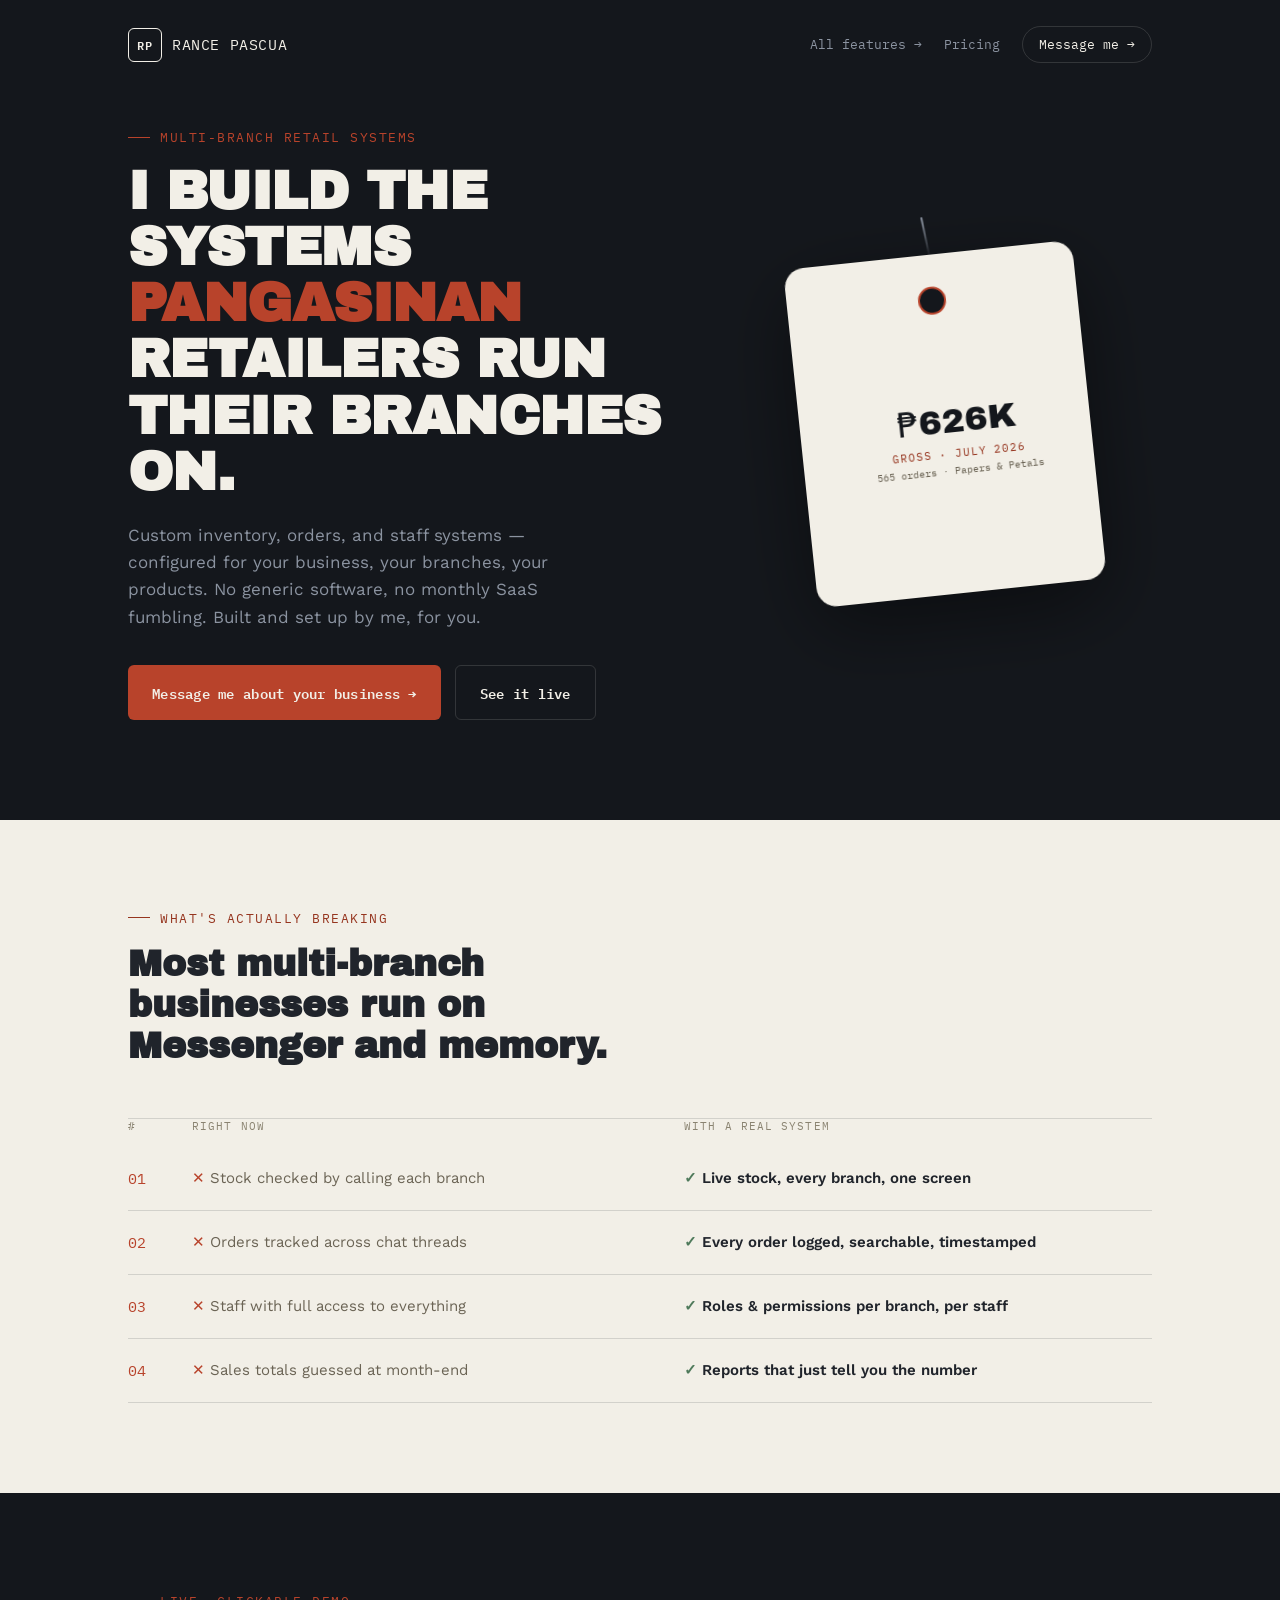
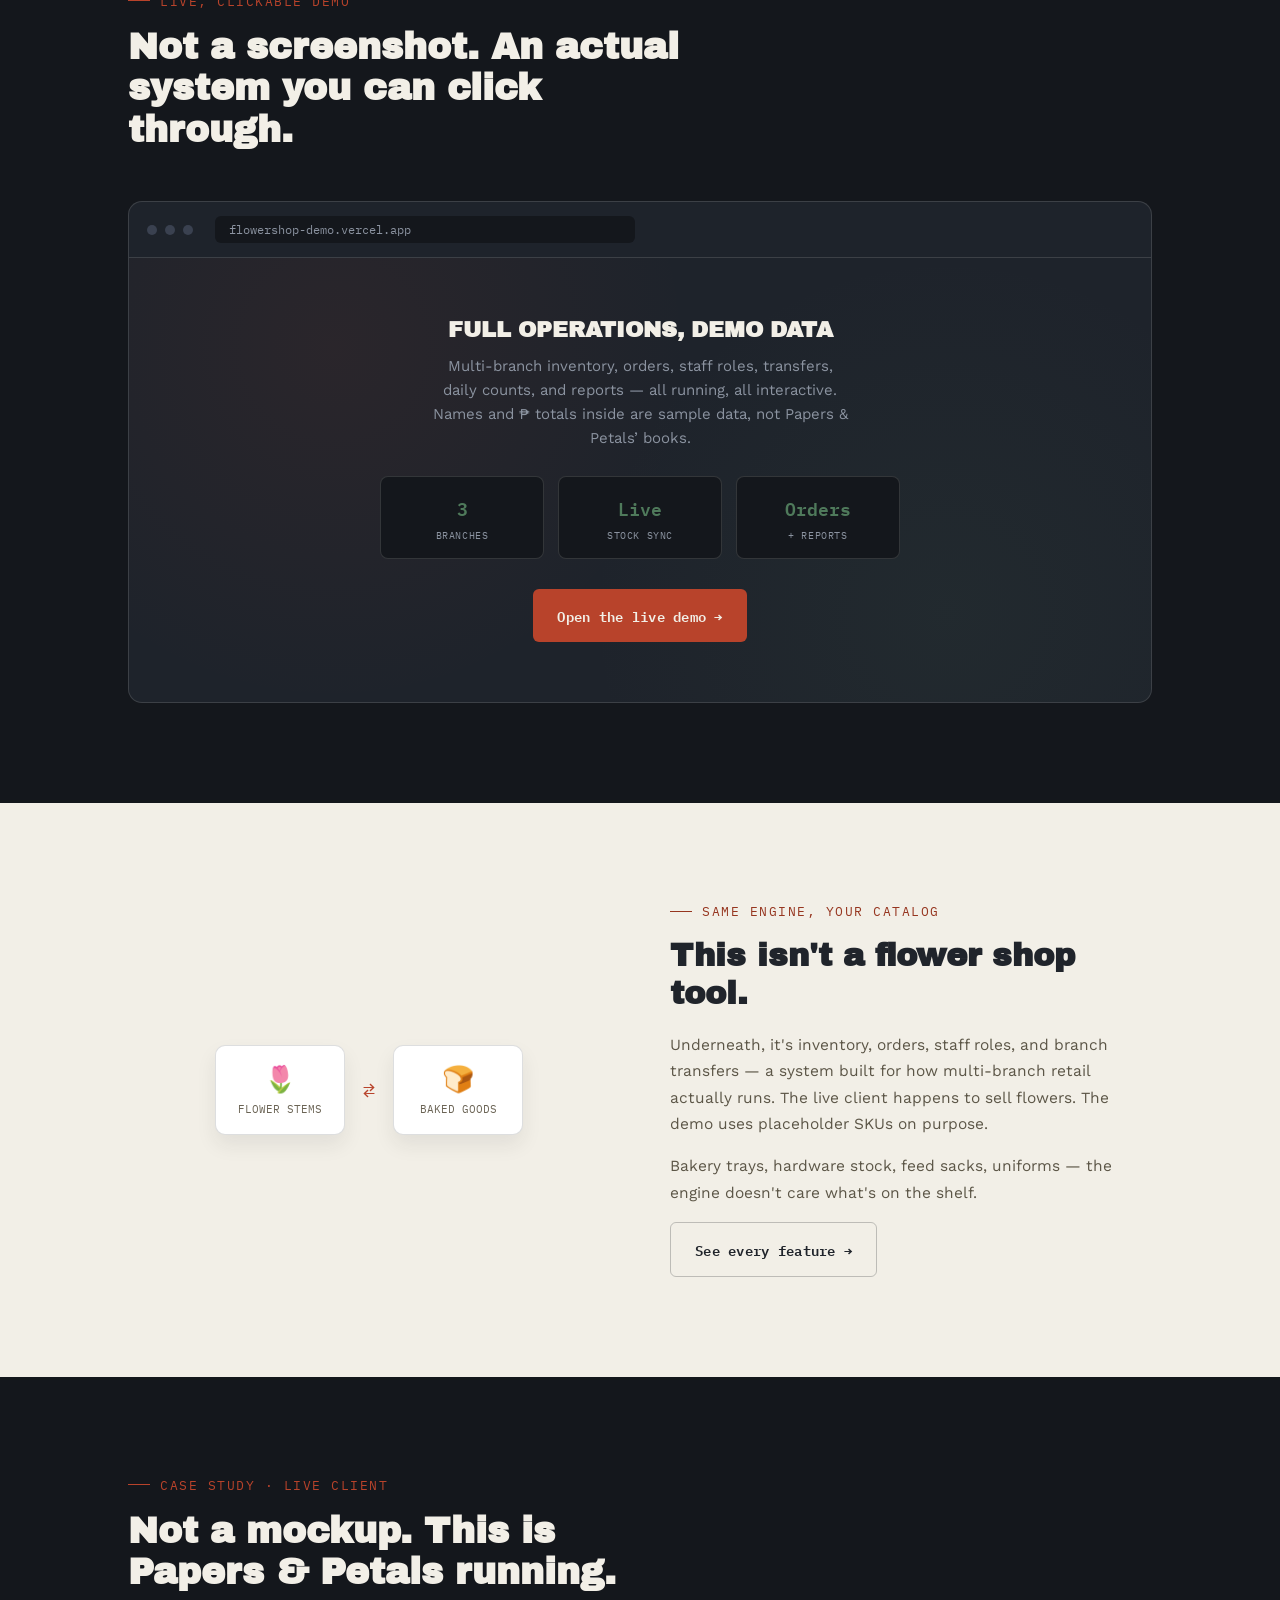
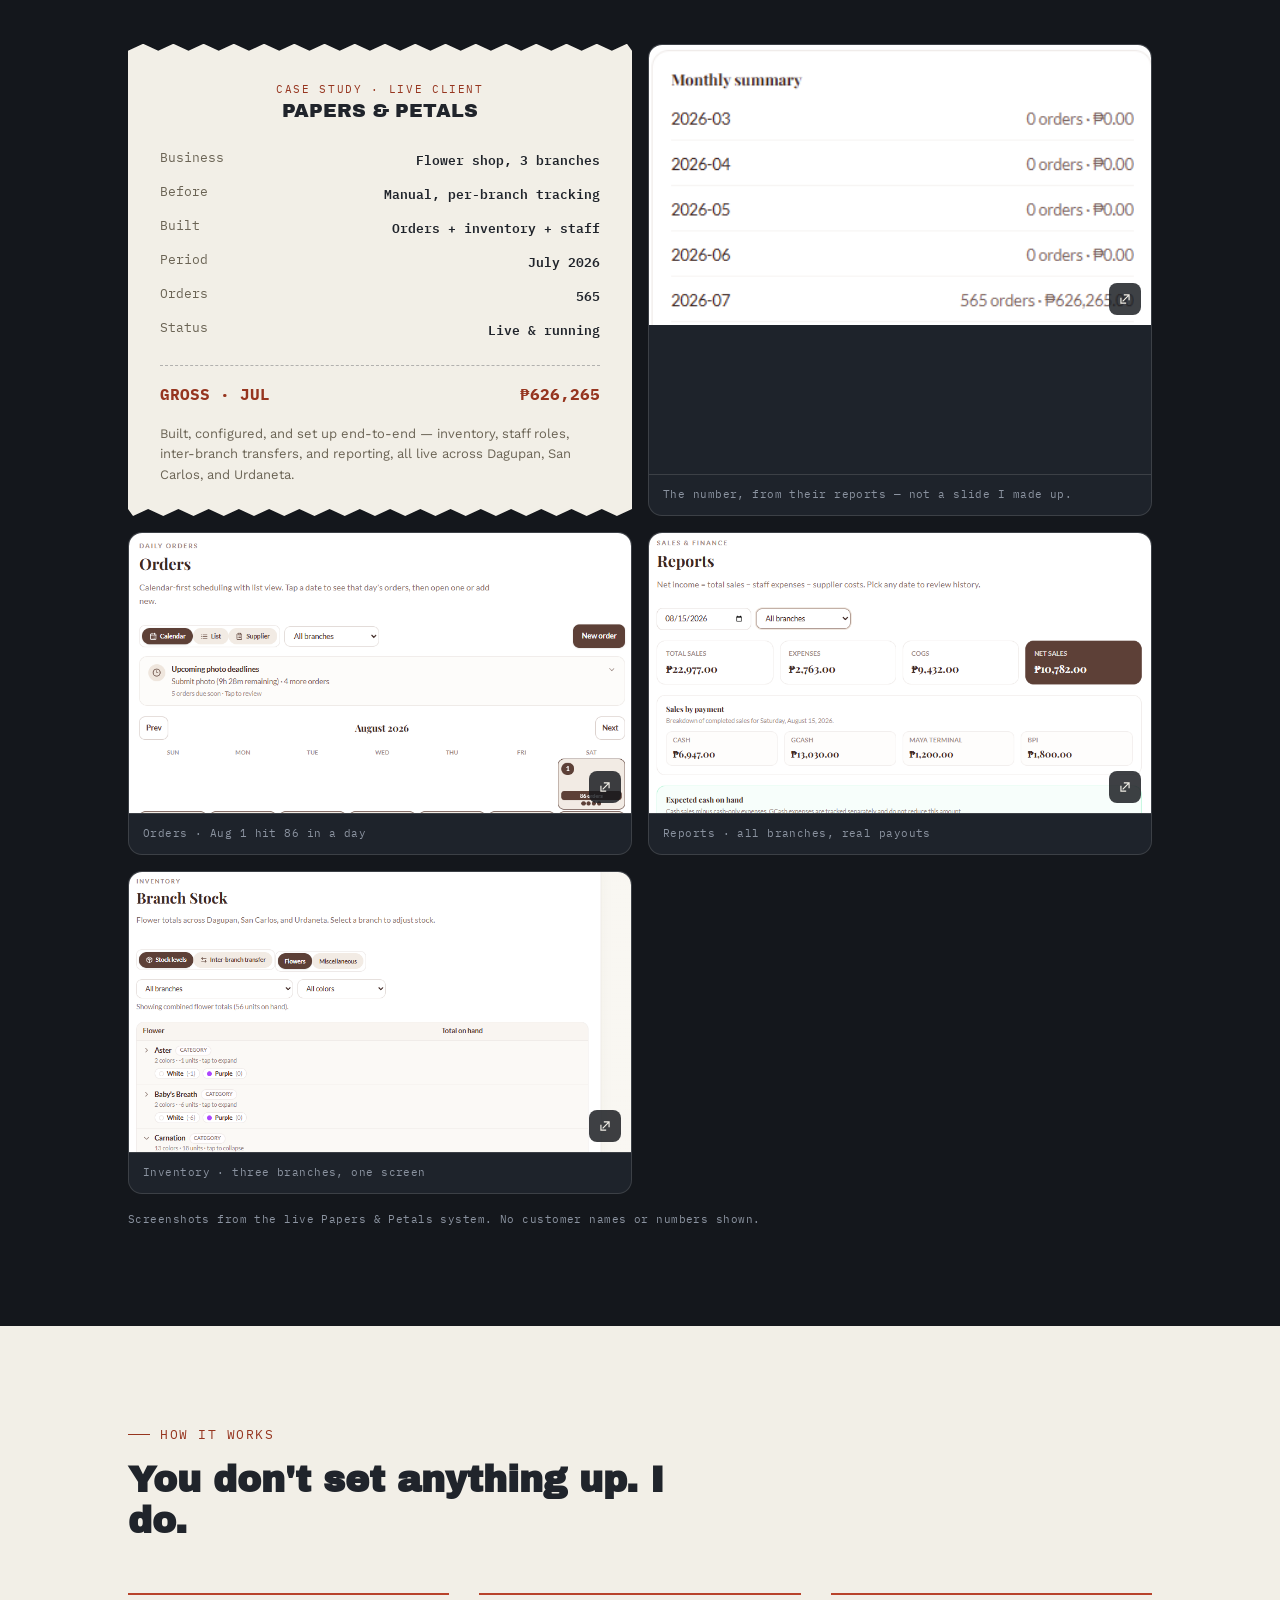
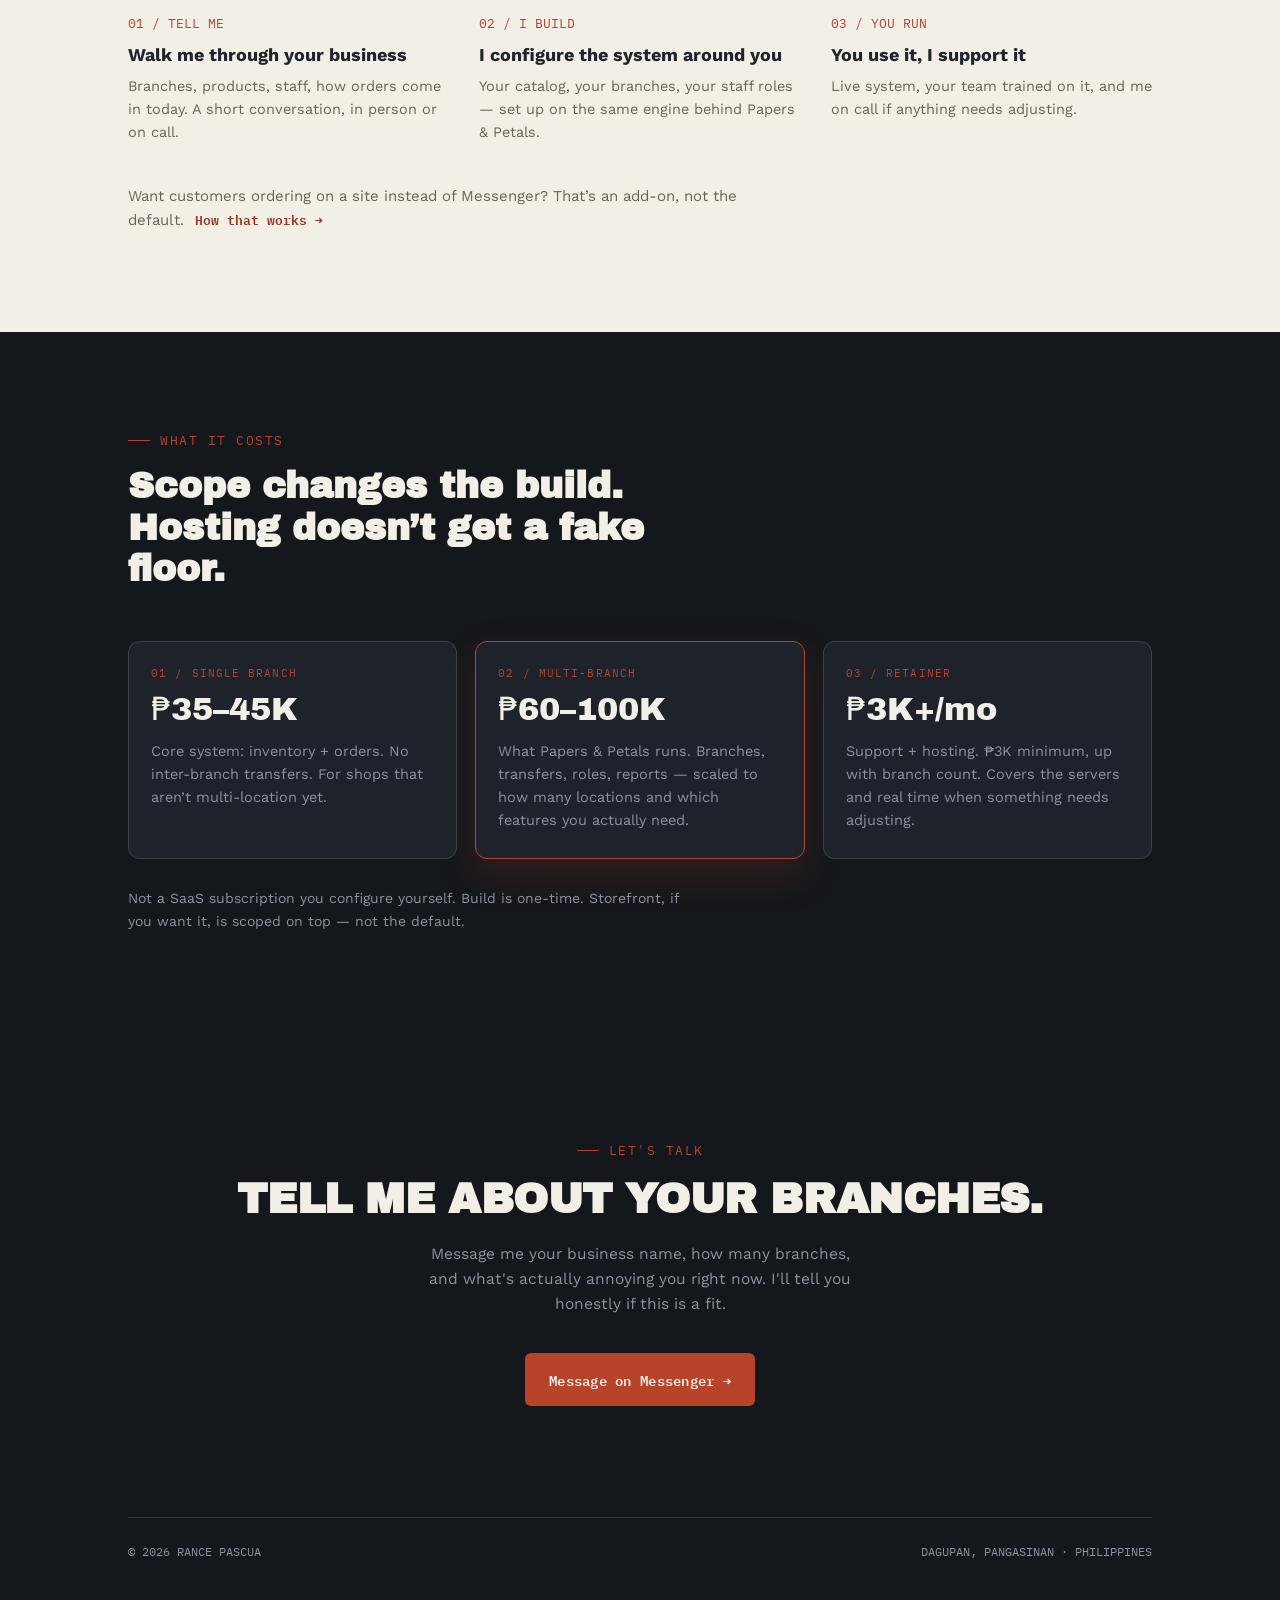
==== commit ecfd3c71: "Even the case-study photos on desktop and add a zoom control on each shot. Use one two-column grid i" ====
--- a/index.html
+++ b/index.html
@@ -153,7 +153,7 @@
           <h2>Not a mockup. This is Papers &amp; Petals running.</h2>
         </div>
 
-        <div class="case-pair">
+        <div class="proof-grid">
           <div class="receipt">
             <div class="receipt-label">CASE STUDY · LIVE CLIENT</div>
             <div class="receipt-title">Papers &amp; Petals</div>
@@ -171,22 +171,42 @@
           </div>
 
           <figure class="shot">
-            <img src="proof/monthly-summary.png" alt="Monthly summary from live Papers &amp; Petals reports: July 2026, 565 orders, ₱626,265 gross." />
+            <div class="shot-media">
+              <img src="proof/monthly-summary.png" alt="Monthly summary from live Papers &amp; Petals reports: July 2026, 565 orders, ₱626,265 gross." />
+              <button class="zoom-btn" type="button" aria-label="Zoom monthly summary">
+                <svg viewBox="0 0 24 24" width="14" height="14" aria-hidden="true"><path fill="currentColor" d="M10 4h10v10h-2V7.4l-9.3 9.3-1.4-1.4L16.6 6H10V4zM4 10h2v8h8v2H4V10z"/></svg>
+              </button>
+            </div>
             <figcaption>The number, from their reports — not a slide I made up.</figcaption>
           </figure>
-        </div>
-
-        <div class="shots">
-          <figure class="shot shot-wide">
-            <img src="proof/orders.png" alt="Orders calendar for August 2026 across all branches, including 86 orders on August 1." />
+
+          <figure class="shot">
+            <div class="shot-media">
+              <img src="proof/orders.png" alt="Orders calendar for August 2026 across all branches, including 86 orders on August 1." />
+              <button class="zoom-btn" type="button" aria-label="Zoom orders screen">
+                <svg viewBox="0 0 24 24" width="14" height="14" aria-hidden="true"><path fill="currentColor" d="M10 4h10v10h-2V7.4l-9.3 9.3-1.4-1.4L16.6 6H10V4zM4 10h2v8h8v2H4V10z"/></svg>
+              </button>
+            </div>
             <figcaption>Orders · Aug 1 hit 86 in a day</figcaption>
           </figure>
+
           <figure class="shot">
-            <img src="proof/reports.png" alt="Sales and finance reports for all branches on August 15, 2026, showing cash, GCash, Maya Terminal, and BPI." />
+            <div class="shot-media">
+              <img src="proof/reports.png" alt="Sales and finance reports for all branches on August 15, 2026, showing cash, GCash, Maya Terminal, and BPI." />
+              <button class="zoom-btn" type="button" aria-label="Zoom reports screen">
+                <svg viewBox="0 0 24 24" width="14" height="14" aria-hidden="true"><path fill="currentColor" d="M10 4h10v10h-2V7.4l-9.3 9.3-1.4-1.4L16.6 6H10V4zM4 10h2v8h8v2H4V10z"/></svg>
+              </button>
+            </div>
             <figcaption>Reports · all branches, real payouts</figcaption>
           </figure>
+
           <figure class="shot">
-            <img src="proof/inventory.png" alt="Branch stock for flowers across Dagupan, San Carlos, and Urdaneta, with an inter-branch transfer tab." />
+            <div class="shot-media">
+              <img src="proof/inventory.png" alt="Branch stock for flowers across Dagupan, San Carlos, and Urdaneta, with an inter-branch transfer tab." />
+              <button class="zoom-btn" type="button" aria-label="Zoom inventory screen">
+                <svg viewBox="0 0 24 24" width="14" height="14" aria-hidden="true"><path fill="currentColor" d="M10 4h10v10h-2V7.4l-9.3 9.3-1.4-1.4L16.6 6H10V4zM4 10h2v8h8v2H4V10z"/></svg>
+              </button>
+            </div>
             <figcaption>Inventory · three branches, one screen</figcaption>
           </figure>
         </div>
@@ -269,6 +289,11 @@
       </div>
     </section>
 
+    <div class="lightbox" id="lightbox" hidden>
+      <button class="lightbox-close" type="button" aria-label="Close zoom">×</button>
+      <img id="lightbox-img" alt="" />
+    </div>
+
     <script src="config.js"></script>
     <script src="script.js"></script>
   </body>
--- a/styles.css
+++ b/styles.css
@@ -535,17 +535,16 @@
   color: var(--paper);
 }
 
-.case-pair {
+.proof-grid {
   display: grid;
-  grid-template-columns: minmax(0, 420px) minmax(0, 1fr);
-  gap: 36px;
-  align-items: center;
-  margin-bottom: 40px;
+  grid-template-columns: 1fr 1fr;
+  gap: 16px;
+  align-items: stretch;
 }
 
 .receipt {
   width: 100%;
-  max-width: 420px;
+  max-width: none;
   background: var(--paper);
   color: var(--ink-text);
   padding: 38px 32px 30px;
@@ -687,18 +686,40 @@
   border: 1px solid var(--line);
   border-radius: 14px;
   overflow: hidden;
-}
-
-.shot img {
+  display: flex;
+  flex-direction: column;
+}
+
+.shot-media {
+  position: relative;
+  background: #11141a;
+}
+
+.shot-media img {
   width: 100%;
+  height: 280px;
   display: block;
-  max-height: 420px;
   object-fit: cover;
   object-position: top center;
 }
 
-.case-pair .shot img {
-  max-height: none;
+.zoom-btn {
+  position: absolute;
+  right: 10px;
+  bottom: 10px;
+  width: 32px;
+  height: 32px;
+  border: 0;
+  border-radius: 8px;
+  background: rgba(20, 23, 28, 0.82);
+  color: var(--paper);
+  display: grid;
+  place-items: center;
+  cursor: pointer;
+}
+
+.zoom-btn:hover {
+  background: var(--stamp);
 }
 
 .shot figcaption,
@@ -712,24 +733,47 @@
 .shot figcaption {
   padding: 12px 14px 14px;
   border-top: 1px solid var(--line);
-}
-
-.shots {
-  display: grid;
-  grid-template-columns: 1fr 1fr;
-  gap: 16px;
-}
-
-.shot-wide {
-  grid-column: 1 / -1;
-}
-
-.shot-wide img {
-  max-height: 480px;
+  margin-top: auto;
 }
 
 .shot-legal {
   margin-top: 18px;
+}
+
+.lightbox {
+  position: fixed;
+  inset: 0;
+  z-index: 80;
+  background: rgba(8, 9, 12, 0.92);
+  display: grid;
+  place-items: center;
+  padding: 24px;
+}
+
+.lightbox[hidden] {
+  display: none;
+}
+
+.lightbox img {
+  max-width: min(1100px, 100%);
+  max-height: 90vh;
+  object-fit: contain;
+  border-radius: 8px;
+  box-shadow: 0 24px 60px rgba(0, 0, 0, 0.5);
+}
+
+.lightbox-close {
+  position: absolute;
+  top: 16px;
+  right: 18px;
+  width: 40px;
+  height: 40px;
+  border: 0;
+  background: none;
+  color: var(--paper);
+  font-size: 32px;
+  line-height: 1;
+  cursor: pointer;
 }
 
 .how-grid {
@@ -1052,13 +1096,12 @@
   .feat-grid,
   .how-grid,
   .price-grid,
-  .case-pair,
-  .shots {
+  .proof-grid {
     grid-template-columns: 1fr;
   }
 
-  .shot-wide {
-    grid-column: auto;
+  .shot-media img {
+    height: 220px;
   }
 
   .feat-grid {
